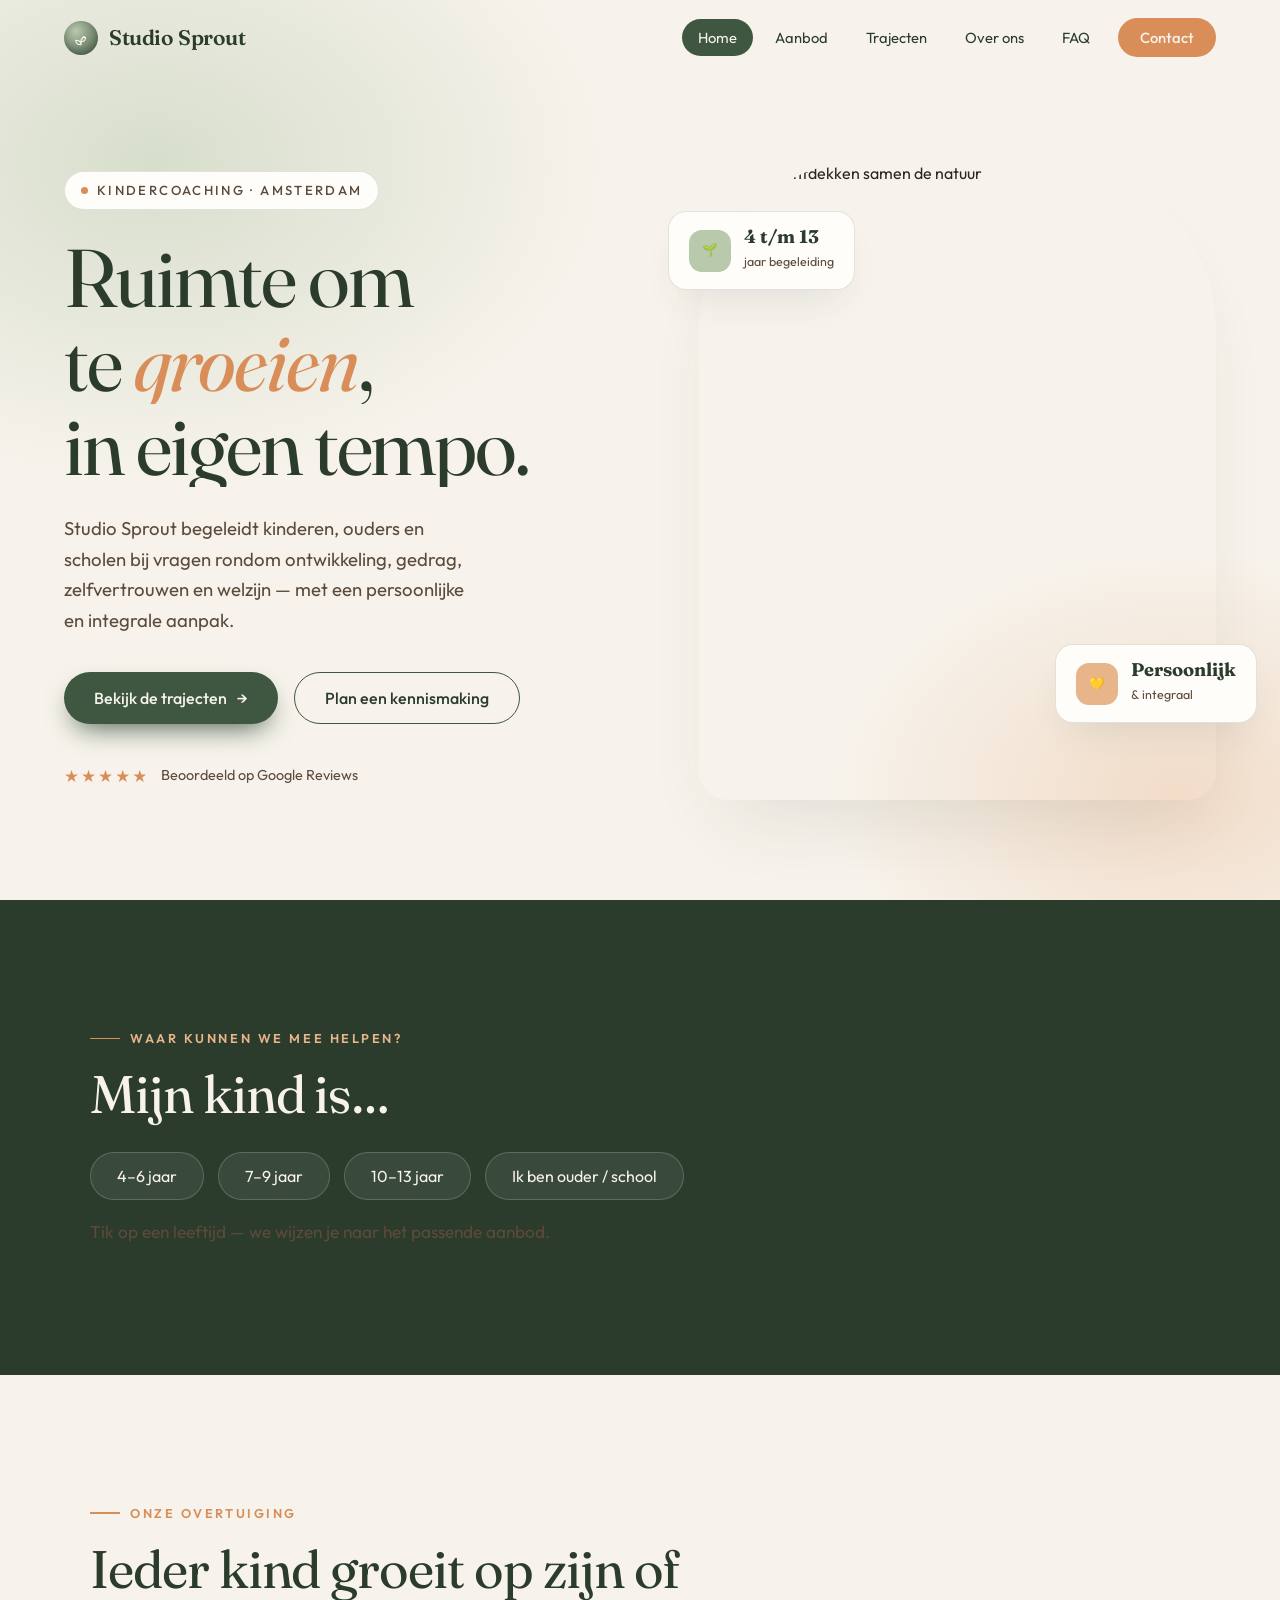
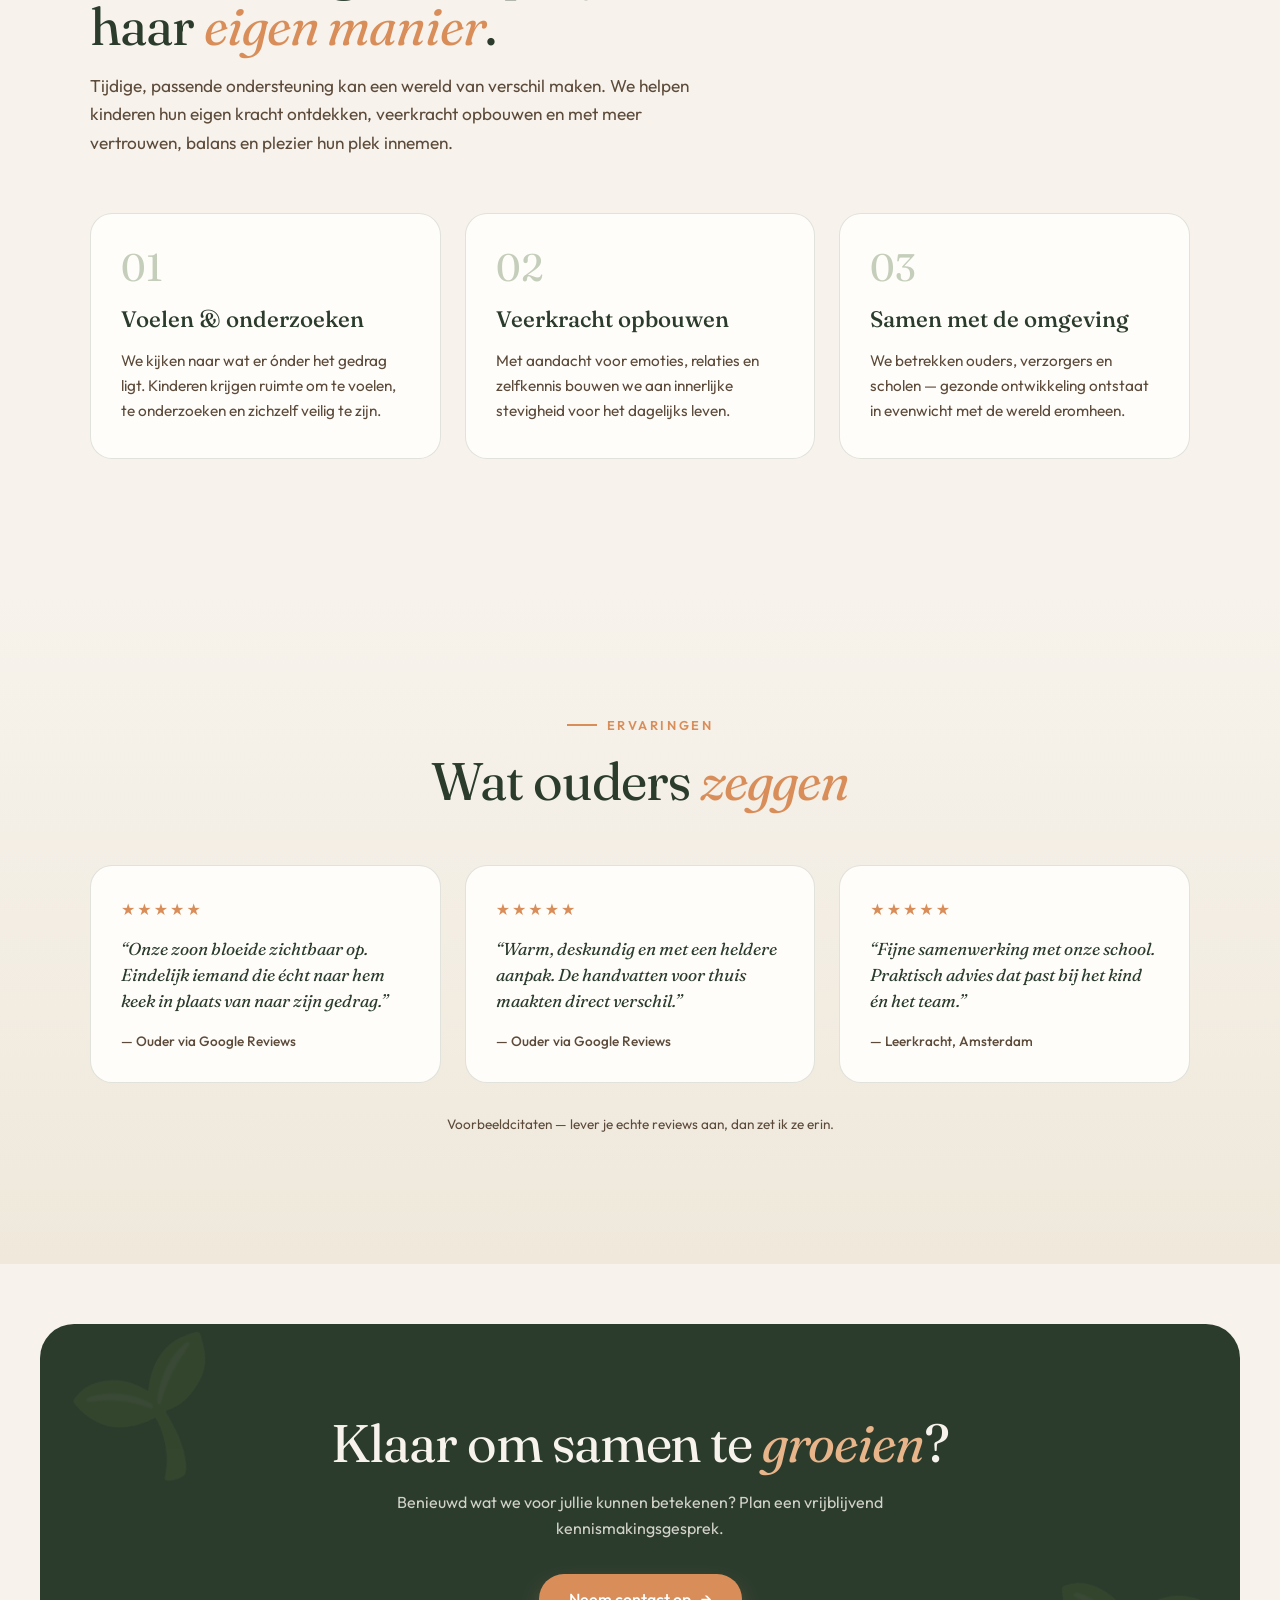
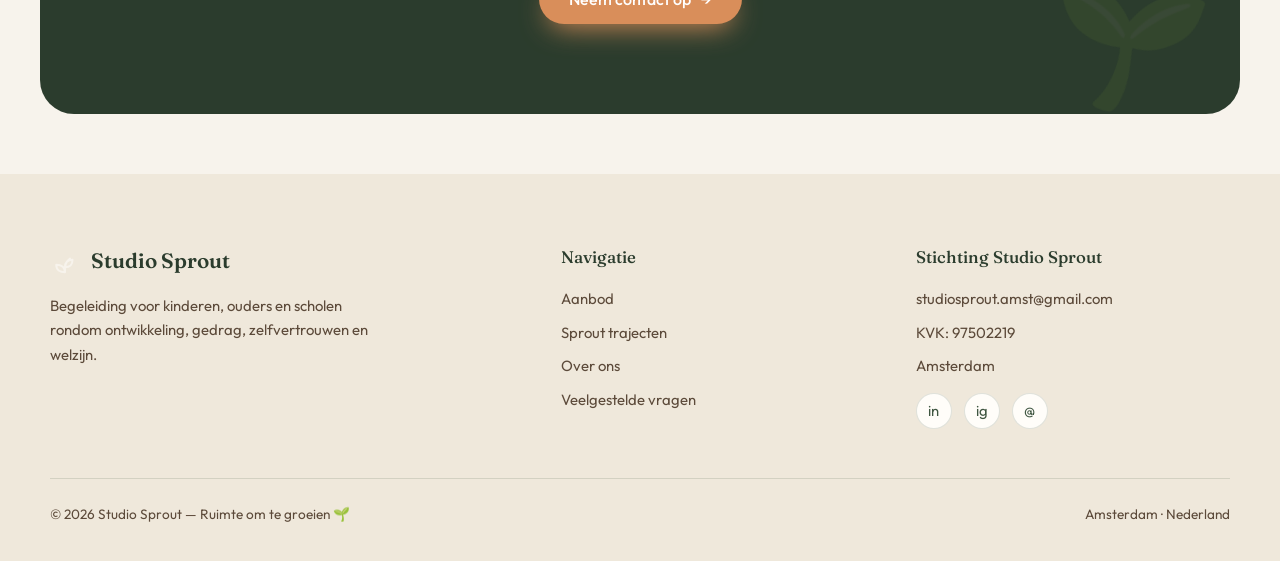
==== index.html @ a0be61f3 "Rename studiosprout-website (1).html to index.html" ====
<!DOCTYPE html>
<html lang="nl">
<head>
<meta charset="UTF-8">
<meta name="viewport" content="width=device-width, initial-scale=1.0">
<title>Studio Sprout — Ruimte om te groeien</title>
<meta name="description" content="Studio Sprout begeleidt kinderen, ouders en scholen bij vragen rondom ontwikkeling, gedrag, zelfvertrouwen en welzijn.">
<link rel="preconnect" href="https://fonts.googleapis.com">
<link rel="preconnect" href="https://fonts.gstatic.com" crossorigin>
<link href="https://fonts.googleapis.com/css2?family=Fraunces:ital,opsz,wght@0,9..144,300..700;1,9..144,300..600&family=Outfit:wght@300;400;500;600&display=swap" rel="stylesheet">
<style>
  :root{
    --cream:#f7f3ec; --cream-deep:#efe8db;
    --moss:#3f5641; --moss-deep:#2b3c2d;
    --sage:#8aa07d; --sage-soft:#b8c9ac;
    --clay:#d98e5a; --clay-soft:#e8b48a;
    --bark:#5c4a3a; --ink:#2a2620; --paper:#fffdf9;
    --line:rgba(63,86,65,.16); --shadow:rgba(43,60,45,.12);
    --display:"Fraunces",Georgia,serif; --body:"Outfit",system-ui,sans-serif;
    --r:22px;
  }
  *{margin:0;padding:0;box-sizing:border-box}
  html{scroll-behavior:smooth}
  body{font-family:var(--body);background:var(--cream);color:var(--ink);line-height:1.65;overflow-x:hidden;-webkit-font-smoothing:antialiased}
  ::selection{background:var(--clay);color:#fff}
  a{color:inherit;text-decoration:none}
  img{display:block;max-width:100%}

  body::before{content:"";position:fixed;inset:0;z-index:1;pointer-events:none;opacity:.32;
    background-image:url("data:image/svg+xml,%3Csvg xmlns='http://www.w3.org/2000/svg' width='120' height='120'%3E%3Cfilter id='n'%3E%3CfeTurbulence type='fractalNoise' baseFrequency='.9' numOctaves='2'/%3E%3C/filter%3E%3Crect width='100%25' height='100%25' filter='url(%23n)' opacity='.5'/%3E%3C/svg%3E")}

  /* scroll progress */
  .progress{position:fixed;top:0;left:0;height:3px;width:0;background:linear-gradient(90deg,var(--sage),var(--clay));z-index:60;transition:width .1s linear}

  /* ===== NAV ===== */
  header{position:fixed;top:0;left:0;right:0;z-index:50;display:flex;align-items:center;justify-content:space-between;
    padding:18px clamp(20px,5vw,64px);transition:background .4s,padding .4s,box-shadow .4s}
  header.scrolled{background:rgba(247,243,236,.88);backdrop-filter:blur(14px);padding:12px clamp(20px,5vw,64px);box-shadow:0 1px 0 var(--line)}
  .brand{display:flex;align-items:center;gap:11px;font-family:var(--display);font-weight:600;font-size:1.32rem;color:var(--moss-deep);letter-spacing:-.02em;cursor:pointer}
  .brand .seed{width:34px;height:34px;border-radius:50%;background:radial-gradient(circle at 35% 30%,var(--sage-soft),var(--moss));display:grid;place-items:center;flex:none;box-shadow:inset 0 -3px 6px rgba(0,0,0,.18)}
  .brand .seed svg{width:18px;height:18px}
  nav{display:flex;gap:6px;align-items:center}
  .tab-link{font-size:.92rem;font-weight:400;color:var(--moss-deep);position:relative;padding:9px 16px;border-radius:100px;cursor:pointer;transition:color .3s,background .3s;background:none;border:0;font-family:var(--body)}
  .tab-link:hover{background:rgba(138,160,125,.16)}
  .tab-link.active{color:var(--cream);background:var(--moss)}
  .nav-cta{background:var(--clay);color:var(--cream)!important;padding:10px 22px;border-radius:100px;font-weight:500;transition:transform .3s,background .3s;margin-left:6px}
  .nav-cta:hover{background:#c97a45;transform:translateY(-2px)}
  .burger{display:none;flex-direction:column;gap:5px;cursor:pointer;background:none;border:0;padding:8px}
  .burger span{width:26px;height:2px;background:var(--moss-deep);border-radius:2px;transition:.3s}

  /* ===== TAB PANELS ===== */
  main{position:relative;z-index:2}
  .panel{display:none;animation:panelIn .7s cubic-bezier(.2,.7,.2,1)}
  .panel.show{display:block}
  @keyframes panelIn{from{opacity:0;transform:translateY(22px)}to{opacity:1;transform:none}}

  .wrap{max-width:1180px;margin:0 auto;padding:0 clamp(20px,5vw,40px)}
  .sec-pad{padding:clamp(70px,10vw,130px) 0}
  .sec-head{max-width:640px;margin-bottom:56px}
  .sec-head.center{margin-inline:auto;text-align:center}
  .kicker{font-size:.8rem;letter-spacing:.2em;text-transform:uppercase;color:var(--clay);font-weight:600;margin-bottom:16px;display:flex;align-items:center;gap:10px}
  .kicker::before{content:"";width:30px;height:1.5px;background:var(--clay)}
  .center .kicker{justify-content:center}
  h1{font-family:var(--display);font-weight:400;font-size:clamp(2.9rem,6.4vw,5.2rem);line-height:1.02;letter-spacing:-.025em;color:var(--moss-deep);margin-bottom:26px}
  h1 em{font-style:italic;color:var(--clay)}
  h2{font-family:var(--display);font-weight:400;font-size:clamp(2.1rem,4.3vw,3.3rem);line-height:1.08;letter-spacing:-.02em;color:var(--moss-deep)}
  h2 em{font-style:italic;color:var(--clay)}
  .sec-head p{margin-top:18px;color:var(--bark);font-size:1.08rem}

  .reveal{opacity:0;transform:translateY(30px);transition:opacity .9s cubic-bezier(.2,.7,.2,1),transform .9s cubic-bezier(.2,.7,.2,1)}
  .reveal.in{opacity:1;transform:none}
  .d1{transition-delay:.08s}.d2{transition-delay:.16s}.d3{transition-delay:.24s}.d4{transition-delay:.32s}

  .btn{display:inline-flex;align-items:center;gap:10px;padding:15px 30px;border-radius:100px;font-weight:500;font-size:1rem;transition:transform .35s cubic-bezier(.2,.7,.2,1),box-shadow .35s,background .35s;cursor:pointer;border:0;font-family:var(--body)}
  .btn-primary{background:var(--moss);color:var(--cream);box-shadow:0 12px 28px -10px var(--moss)}
  .btn-primary:hover{transform:translateY(-3px);box-shadow:0 18px 36px -10px var(--moss)}
  .btn-ghost{background:transparent;color:var(--moss-deep);border:1.5px solid var(--moss)}
  .btn-ghost:hover{background:var(--moss);color:var(--cream);transform:translateY(-3px)}
  .btn-clay{background:var(--clay);color:#fff;box-shadow:0 12px 28px -10px var(--clay)}
  .btn-clay:hover{background:#c97a45;transform:translateY(-3px)}
  .btn .arrow{transition:transform .35s}
  .btn:hover .arrow{transform:translateX(4px)}

  /* ===== HERO (home) ===== */
  .hero{min-height:100vh;display:grid;grid-template-columns:1.05fr .95fr;align-items:center;gap:clamp(30px,5vw,80px);
    padding:140px clamp(20px,5vw,64px) 80px;
    background:radial-gradient(60% 60% at 12% 18%,rgba(184,201,172,.5),transparent 60%),radial-gradient(50% 50% at 92% 88%,rgba(232,180,138,.36),transparent 55%),var(--cream)}
  .eyebrow{display:inline-flex;align-items:center;gap:9px;font-size:.82rem;letter-spacing:.18em;text-transform:uppercase;color:var(--bark);font-weight:500;margin-bottom:26px;background:var(--paper);padding:8px 16px;border-radius:100px;border:1px solid var(--line)}
  .eyebrow .dot{width:7px;height:7px;border-radius:50%;background:var(--clay);animation:pulse 2.6s infinite}
  @keyframes pulse{0%,100%{transform:scale(1);opacity:1}50%{transform:scale(1.5);opacity:.5}}
  .hero h1 .ln{display:block;overflow:hidden}
  .hero h1 .ln span{display:block;transform:translateY(110%);animation:rise .9s cubic-bezier(.2,.7,.2,1) forwards}
  .hero h1 .ln:nth-child(2) span{animation-delay:.12s}
  .hero h1 .ln:nth-child(3) span{animation-delay:.24s}
  @keyframes rise{to{transform:translateY(0)}}
  .lead{font-size:1.16rem;color:var(--bark);max-width:34ch;margin-bottom:36px;opacity:0;animation:fade .8s ease .5s forwards}
  @keyframes fade{to{opacity:1}}
  .hero-actions{display:flex;gap:16px;flex-wrap:wrap;opacity:0;animation:fade .8s ease .65s forwards}
  .hero-rating{display:flex;align-items:center;gap:12px;margin-top:38px;opacity:0;animation:fade .8s ease .8s forwards}
  .stars{color:var(--clay);letter-spacing:2px;font-size:1.05rem}
  .hero-rating small{color:var(--bark);font-size:.9rem}
  .hero-visual{position:relative;height:min(78vh,640px)}
  .photo-frame{position:absolute;inset:0;border-radius:170px 170px 28px 28px;overflow:hidden;box-shadow:0 40px 80px -30px var(--shadow);opacity:0;animation:fade 1s ease .4s forwards}
  .photo-frame img{width:100%;height:100%;object-fit:cover;transition:transform .6s ease}
  .float-card{position:absolute;background:var(--paper);border-radius:18px;padding:16px 20px;box-shadow:0 20px 40px -16px var(--shadow);display:flex;align-items:center;gap:13px;border:1px solid var(--line);animation:floaty 5s ease-in-out infinite}
  .float-card .ic{width:42px;height:42px;border-radius:13px;display:grid;place-items:center;flex:none}
  .float-card strong{display:block;font-family:var(--display);font-size:1.15rem;color:var(--moss-deep);line-height:1}
  .float-card span{font-size:.78rem;color:var(--bark)}
  .fc1{top:8%;left:-6%;animation-delay:0s}
  .fc2{bottom:12%;right:-8%;animation-delay:1.4s}
  @keyframes floaty{0%,100%{transform:translateY(0)}50%{transform:translateY(-14px)}}

  /* leeftijdsfilter */
  .agefilter{background:var(--moss-deep);color:var(--cream)}
  .agefilter .kicker{color:var(--clay-soft)}.agefilter h2{color:var(--cream)}.agefilter h2 em{color:var(--clay-soft)}
  .age-row{display:flex;gap:14px;flex-wrap:wrap;margin-top:30px}
  .age-chip{background:rgba(255,255,255,.07);border:1px solid rgba(255,255,255,.18);color:var(--cream);padding:13px 26px;border-radius:100px;cursor:pointer;font-family:var(--body);font-size:1rem;transition:.3s}
  .age-chip:hover,.age-chip.on{background:var(--clay);border-color:var(--clay)}
  .age-out{margin-top:26px;font-size:1.05rem;color:rgba(247,243,236,.9);min-height:1.6em;transition:opacity .3s}

  /* approach pillars */
  .pillars{display:grid;grid-template-columns:repeat(3,1fr);gap:24px}
  .pillar{background:var(--paper);border:1px solid var(--line);border-radius:var(--r);padding:34px 30px;transition:transform .4s,box-shadow .4s}
  .pillar:hover{transform:translateY(-6px);box-shadow:0 26px 54px -28px var(--shadow)}
  .pillar .num{font-family:var(--display);font-size:2.4rem;color:var(--sage);opacity:.5;line-height:1}
  .pillar h3{font-family:var(--display);font-weight:500;font-size:1.4rem;margin:14px 0 10px;color:var(--moss-deep)}
  .pillar p{color:var(--bark);font-size:.96rem}

  /* reviews */
  .reviews{background:linear-gradient(180deg,var(--cream),var(--cream-deep))}
  .rev-grid{display:grid;grid-template-columns:repeat(3,1fr);gap:24px}
  .rev{background:var(--paper);border:1px solid var(--line);border-radius:var(--r);padding:30px;transition:transform .4s,box-shadow .4s}
  .rev:hover{transform:translateY(-6px);box-shadow:0 26px 54px -28px var(--shadow)}
  .rev .stars{font-size:1rem;margin-bottom:14px}
  .rev p{font-family:var(--display);font-style:italic;font-size:1.08rem;color:var(--moss-deep);line-height:1.5}
  .rev cite{display:block;font-style:normal;font-size:.85rem;color:var(--bark);margin-top:16px;font-weight:500}

  /* services */
  .services-grid{display:grid;grid-template-columns:repeat(2,1fr);gap:26px}
  .service{position:relative;border-radius:var(--r);overflow:hidden;background:var(--paper);border:1px solid var(--line);transition:transform .45s cubic-bezier(.2,.7,.2,1),box-shadow .45s;display:flex;flex-direction:column}
  .service:hover{transform:translateY(-8px);box-shadow:0 30px 60px -28px var(--shadow)}
  .service .img{height:220px;overflow:hidden;position:relative}
  .service .img img{width:100%;height:100%;object-fit:cover;transition:transform .9s cubic-bezier(.2,.7,.2,1)}
  .service:hover .img img{transform:scale(1.07)}
  .service .img::after{content:"";position:absolute;inset:0;background:linear-gradient(to top,rgba(43,60,45,.35),transparent 55%)}
  .service .tag{position:absolute;top:16px;left:16px;z-index:2;background:var(--paper);color:var(--moss-deep);padding:6px 14px;border-radius:100px;font-size:.78rem;font-weight:600}
  .service .body{padding:28px 30px 32px;flex:1;display:flex;flex-direction:column}
  .service h3{font-family:var(--display);font-weight:500;font-size:1.5rem;color:var(--moss-deep);margin-bottom:12px}
  .service p{color:var(--bark);font-size:.97rem;flex:1}
  .service ul{list-style:none;margin:16px 0 0;display:flex;flex-wrap:wrap;gap:8px}
  .service ul li{font-size:.8rem;background:var(--cream-deep);color:var(--bark);padding:5px 12px;border-radius:100px}

  /* pricing */
  .pricing{background:linear-gradient(180deg,var(--cream),var(--cream-deep))}
  .price-grid{display:grid;grid-template-columns:repeat(3,1fr);gap:24px;align-items:stretch}
  .plan{background:var(--paper);border:1px solid var(--line);border-radius:var(--r);padding:36px 30px 34px;display:flex;flex-direction:column;position:relative;transition:transform .4s,box-shadow .4s}
  .plan:hover{transform:translateY(-8px);box-shadow:0 30px 60px -28px var(--shadow)}
  .plan.feat{background:var(--moss);color:var(--cream);border-color:var(--moss);transform:scale(1.03)}
  .plan.feat:hover{transform:scale(1.03) translateY(-8px)}
  .plan.feat .price,.plan.feat h3{color:var(--cream)}
  .plan.feat li{color:rgba(247,243,236,.9)}.plan.feat li svg{color:var(--clay-soft)}
  .badge{position:absolute;top:-13px;left:50%;transform:translateX(-50%);background:var(--clay);color:#fff;font-size:.74rem;font-weight:600;letter-spacing:.06em;text-transform:uppercase;padding:6px 16px;border-radius:100px}
  .plan h3{font-family:var(--display);font-weight:500;font-size:1.6rem;color:var(--moss-deep);margin-bottom:6px}
  .price{font-family:var(--display);font-size:2.6rem;color:var(--moss-deep);line-height:1;margin-bottom:4px}
  .plan ul{list-style:none;margin:24px 0 28px;display:flex;flex-direction:column;gap:12px;flex:1}
  .plan li{display:flex;gap:11px;font-size:.95rem;color:var(--bark);align-items:flex-start}
  .plan li svg{width:18px;height:18px;flex:none;margin-top:3px;color:var(--sage)}
  .plan .btn{width:100%;justify-content:center}
  .plan.feat .btn-clay:hover{background:var(--clay-soft)}
  .econsult{margin-top:30px;background:var(--paper);border:1px dashed var(--sage);border-radius:var(--r);padding:30px 36px;display:flex;align-items:center;gap:30px;flex-wrap:wrap;justify-content:space-between}
  .econsult h3{font-family:var(--display);font-weight:500;font-size:1.35rem;color:var(--moss-deep)}
  .econsult p{color:var(--bark);font-size:.95rem;max-width:48ch;margin-top:6px}
  .epr{font-family:var(--display);font-size:1.9rem;color:var(--clay);white-space:nowrap}

  /* team */
  .team-grid{display:grid;grid-template-columns:repeat(2,1fr);gap:30px}
  .member{background:var(--paper);border:1px solid var(--line);border-radius:var(--r);overflow:hidden;display:grid;grid-template-columns:170px 1fr;transition:transform .4s,box-shadow .4s}
  .member:hover{transform:translateY(-6px);box-shadow:0 26px 54px -28px var(--shadow)}
  .member .pic{background:linear-gradient(160deg,var(--sage-soft),var(--moss));position:relative;min-height:260px}
  .member .pic::after{content:"🌱";position:absolute;inset:0;display:grid;place-items:center;font-size:2.6rem;opacity:.5}
  .member .info{padding:30px}
  .member h3{font-family:var(--display);font-weight:500;font-size:1.45rem;color:var(--moss-deep)}
  .member .role{font-size:.84rem;color:var(--clay);font-weight:600;letter-spacing:.04em;margin:4px 0 14px;text-transform:uppercase}
  .member p{font-size:.93rem;color:var(--bark);margin-bottom:12px}
  .member .li{margin-top:6px;display:inline-flex;align-items:center;gap:8px;font-size:.85rem;color:var(--moss);font-weight:500;cursor:pointer}
  .quote{grid-column:1/-1;text-align:center;font-family:var(--display);font-style:italic;font-size:clamp(1.4rem,3vw,2.1rem);color:var(--moss-deep);line-height:1.3;max-width:26ch;margin:30px auto 0}
  .quote span{color:var(--clay)}
  .quote cite{display:block;font-style:normal;font-family:var(--body);font-size:.9rem;color:var(--bark);margin-top:16px}

  /* partners */
  .partners{text-align:center}
  .partners p.lbl{font-size:.82rem;letter-spacing:.16em;text-transform:uppercase;color:var(--bark);margin-bottom:26px}
  .logos{display:flex;flex-wrap:wrap;justify-content:center;gap:18px}
  .logos .lg{background:var(--paper);border:1px solid var(--line);border-radius:14px;padding:14px 24px;font-weight:600;color:var(--moss);font-size:.92rem;transition:transform .3s,background .3s}
  .logos .lg:hover{transform:translateY(-4px);background:var(--cream-deep)}

  /* faq */
  .faq-wrap{display:grid;grid-template-columns:1fr 1fr;gap:60px;align-items:start}
  .faq-item{border-bottom:1px solid var(--line)}
  .faq-q{width:100%;text-align:left;background:none;border:0;cursor:pointer;padding:22px 0;display:flex;justify-content:space-between;gap:20px;align-items:center;font-family:var(--display);font-size:1.18rem;color:var(--moss-deep);font-weight:500}
  .faq-q .pm{flex:none;width:26px;height:26px;border-radius:50%;border:1.5px solid var(--sage);position:relative;transition:.3s}
  .faq-q .pm::before,.faq-q .pm::after{content:"";position:absolute;background:var(--moss);left:50%;top:50%;transition:.3s}
  .faq-q .pm::before{width:11px;height:1.6px;transform:translate(-50%,-50%)}
  .faq-q .pm::after{width:1.6px;height:11px;transform:translate(-50%,-50%)}
  .faq-item.open .pm{background:var(--moss);border-color:var(--moss)}
  .faq-item.open .pm::before,.faq-item.open .pm::after{background:#fff}
  .faq-item.open .pm::after{transform:translate(-50%,-50%) scaleY(0)}
  .faq-a{max-height:0;overflow:hidden;transition:max-height .45s ease}
  .faq-a p{padding:0 0 22px;color:var(--bark);font-size:.97rem}

  /* contact form */
  .contact-grid{display:grid;grid-template-columns:1fr 1.1fr;gap:50px;align-items:start}
  .contact-info .ci-item{display:flex;gap:16px;margin-bottom:24px;align-items:flex-start}
  .contact-info .ci-ic{width:46px;height:46px;border-radius:14px;background:var(--moss);color:var(--cream);display:grid;place-items:center;flex:none;font-size:1.1rem}
  .contact-info h4{font-family:var(--display);font-weight:500;color:var(--moss-deep);font-size:1.1rem}
  .contact-info p,.contact-info a{color:var(--bark);font-size:.95rem}
  .contact-info a:hover{color:var(--clay)}
  .form{background:var(--paper);border:1px solid var(--line);border-radius:var(--r);padding:36px;box-shadow:0 26px 54px -34px var(--shadow)}
  .field{margin-bottom:18px}
  .field label{display:block;font-size:.85rem;font-weight:500;color:var(--moss-deep);margin-bottom:7px}
  .field input,.field select,.field textarea{width:100%;padding:13px 16px;border:1.5px solid var(--line);border-radius:13px;background:var(--cream);font-family:var(--body);font-size:.95rem;color:var(--ink);transition:border .3s,box-shadow .3s}
  .field input:focus,.field select:focus,.field textarea:focus{outline:0;border-color:var(--sage);box-shadow:0 0 0 4px rgba(138,160,125,.18)}
  .field textarea{resize:vertical;min-height:110px}
  .form .btn{width:100%;justify-content:center;margin-top:6px}
  .form-msg{display:none;margin-top:16px;padding:14px 18px;border-radius:13px;background:var(--sage-soft);color:var(--moss-deep);font-size:.92rem;text-align:center}
  .form-msg.show{display:block;animation:fade .5s ease}

  /* cta band */
  .cta-band{background:var(--moss-deep);color:var(--cream);border-radius:34px;margin:0 clamp(20px,5vw,40px) 60px;padding:clamp(50px,8vw,90px) clamp(30px,6vw,80px);text-align:center;position:relative;overflow:hidden}
  .cta-band::before,.cta-band::after{content:"🌱";position:absolute;font-size:8rem;opacity:.08}
  .cta-band::before{top:-20px;left:30px;transform:rotate(-15deg)}
  .cta-band::after{bottom:-30px;right:40px;transform:rotate(20deg)}
  .cta-band h2{color:var(--cream);position:relative}.cta-band h2 em{color:var(--clay-soft)}
  .cta-band p{color:rgba(247,243,236,.82);max-width:48ch;margin:18px auto 32px;position:relative}
  .cta-band .btn{position:relative}

  /* footer */
  footer{background:var(--cream-deep);padding:70px clamp(20px,5vw,40px) 36px}
  .foot-grid{max-width:1180px;margin:0 auto;display:grid;grid-template-columns:1.5fr 1fr 1fr;gap:40px;padding-bottom:40px;border-bottom:1px solid var(--line)}
  .foot-brand{display:flex;align-items:center;gap:11px;font-family:var(--display);font-weight:600;font-size:1.3rem;color:var(--moss-deep);margin-bottom:16px}
  .foot-col h4{font-family:var(--display);font-weight:500;color:var(--moss-deep);margin-bottom:16px;font-size:1.05rem}
  .foot-col a,.foot-col p{display:block;color:var(--bark);font-size:.93rem;margin-bottom:9px;transition:color .25s;cursor:pointer}
  .foot-col a:hover{color:var(--clay)}
  .foot-bottom{max-width:1180px;margin:24px auto 0;display:flex;justify-content:space-between;flex-wrap:wrap;gap:14px;color:var(--bark);font-size:.85rem}
  .socials{display:flex;gap:12px}
  .socials a{width:36px;height:36px;border-radius:50%;background:var(--paper);border:1px solid var(--line);display:grid;place-items:center;color:var(--moss);transition:.3s}
  .socials a:hover{background:var(--moss);color:var(--cream);transform:translateY(-3px)}

  @media(max-width:920px){
    .hero{grid-template-columns:1fr;padding-top:120px}
    .hero-visual{height:54vh;margin-top:10px;order:-1}.fc1{left:0}.fc2{right:0}
    .pillars,.services-grid,.price-grid,.team-grid,.faq-wrap,.rev-grid,.contact-grid{grid-template-columns:1fr}
    .plan.feat{transform:none}.plan.feat:hover{transform:translateY(-8px)}
    .foot-grid{grid-template-columns:1fr 1fr}
    nav{display:none}.burger{display:flex}
    nav.mob-open{display:flex;position:absolute;top:100%;left:0;right:0;flex-direction:column;align-items:stretch;background:var(--cream);padding:18px;gap:6px;box-shadow:0 20px 40px -20px var(--shadow)}
    nav.mob-open .tab-link{text-align:left}
  }
  @media(max-width:540px){
    .member{grid-template-columns:1fr}.member .pic{min-height:180px}
    .foot-grid{grid-template-columns:1fr}.econsult{flex-direction:column;align-items:flex-start;gap:16px}
  }
</style>
</head>
<body>
<div class="progress" id="progress"></div>

<header id="hdr">
  <div class="brand" data-tab="home">
    <span class="seed"><svg viewBox="0 0 24 24" fill="none"><path d="M12 21c0-5 0-8 4-11M12 21c0-4-3-6-7-6 0 4 3 6 7 6Zm0-4c0-4 2-6 6-6 0 4-2 6-6 6Z" stroke="#f7f3ec" stroke-width="1.6" stroke-linecap="round" stroke-linejoin="round"/></svg></span>
    Studio Sprout
  </div>
  <nav id="nav">
    <button class="tab-link active" data-tab="home">Home</button>
    <button class="tab-link" data-tab="aanbod">Aanbod</button>
    <button class="tab-link" data-tab="trajecten">Trajecten</button>
    <button class="tab-link" data-tab="over">Over ons</button>
    <button class="tab-link" data-tab="faq">FAQ</button>
    <button class="tab-link nav-cta" data-tab="contact">Contact</button>
  </nav>
  <button class="burger" id="burger" aria-label="Menu"><span></span><span></span><span></span></button>
</header>

<main>

<!-- ============ HOME ============ -->
<section class="panel show" id="panel-home">
  <div class="hero">
    <div class="hero-copy">
      <span class="eyebrow"><span class="dot"></span> Kindercoaching · Amsterdam</span>
      <h1>
        <span class="ln"><span>Ruimte om</span></span>
        <span class="ln"><span>te <em>groeien</em>,</span></span>
        <span class="ln"><span>in eigen tempo.</span></span>
      </h1>
      <p class="lead">Studio Sprout begeleidt kinderen, ouders en scholen bij vragen rondom ontwikkeling, gedrag, zelfvertrouwen en welzijn — met een persoonlijke en integrale aanpak.</p>
      <div class="hero-actions">
        <button class="btn btn-primary" data-tab="trajecten">Bekijk de trajecten <span class="arrow">→</span></button>
        <button class="btn btn-ghost" data-tab="contact">Plan een kennismaking</button>
      </div>
      <div class="hero-rating"><span class="stars">★★★★★</span><small>Beoordeeld op Google Reviews</small></div>
    </div>
    <div class="hero-visual">
      <div class="photo-frame"><img id="heroImg" src="https://i0.wp.com/studiosprout.nl/wp-content/uploads/2025/09/full-shot-kids-exploring-nature-together-1.jpg?resize=900&ssl=1" alt="Kinderen ontdekken samen de natuur"></div>
      <div class="float-card fc1"><span class="ic" style="background:var(--sage-soft)">🌱</span><div><strong>4 t/m 13</strong><span>jaar begeleiding</span></div></div>
      <div class="float-card fc2"><span class="ic" style="background:var(--clay-soft)">💛</span><div><strong>Persoonlijk</strong><span>& integraal</span></div></div>
    </div>
  </div>

  <!-- leeftijdsfilter -->
  <div class="agefilter sec-pad">
    <div class="wrap">
      <div class="sec-head reveal" style="margin-bottom:0">
        <span class="kicker">Waar kunnen we mee helpen?</span>
        <h2>Mijn kind is…</h2>
        <div class="age-row">
          <button class="age-chip" data-age="0">4–6 jaar</button>
          <button class="age-chip" data-age="1">7–9 jaar</button>
          <button class="age-chip" data-age="2">10–13 jaar</button>
          <button class="age-chip" data-age="3">Ik ben ouder / school</button>
        </div>
        <p class="age-out" id="ageOut">Tik op een leeftijd — we wijzen je naar het passende aanbod.</p>
      </div>
    </div>
  </div>

  <!-- overtuiging -->
  <div class="sec-pad">
    <div class="wrap">
      <div class="sec-head reveal">
        <span class="kicker">Onze overtuiging</span>
        <h2>Ieder kind groeit op zijn of haar <em>eigen manier</em>.</h2>
        <p>Tijdige, passende ondersteuning kan een wereld van verschil maken. We helpen kinderen hun eigen kracht ontdekken, veerkracht opbouwen en met meer vertrouwen, balans en plezier hun plek innemen.</p>
      </div>
      <div class="pillars">
        <div class="pillar reveal d1"><div class="num">01</div><h3>Voelen & onderzoeken</h3><p>We kijken naar wat er ónder het gedrag ligt. Kinderen krijgen ruimte om te voelen, te onderzoeken en zichzelf veilig te zijn.</p></div>
        <div class="pillar reveal d2"><div class="num">02</div><h3>Veerkracht opbouwen</h3><p>Met aandacht voor emoties, relaties en zelfkennis bouwen we aan innerlijke stevigheid voor het dagelijks leven.</p></div>
        <div class="pillar reveal d3"><div class="num">03</div><h3>Samen met de omgeving</h3><p>We betrekken ouders, verzorgers en scholen — gezonde ontwikkeling ontstaat in evenwicht met de wereld eromheen.</p></div>
      </div>
    </div>
  </div>

  <!-- reviews -->
  <div class="reviews sec-pad">
    <div class="wrap">
      <div class="sec-head center reveal"><span class="kicker">Ervaringen</span><h2>Wat ouders <em>zeggen</em></h2></div>
      <div class="rev-grid">
        <div class="rev reveal d1"><div class="stars">★★★★★</div><p>“Onze zoon bloeide zichtbaar op. Eindelijk iemand die écht naar hem keek in plaats van naar zijn gedrag.”</p><cite>— Ouder via Google Reviews</cite></div>
        <div class="rev reveal d2"><div class="stars">★★★★★</div><p>“Warm, deskundig en met een heldere aanpak. De handvatten voor thuis maakten direct verschil.”</p><cite>— Ouder via Google Reviews</cite></div>
        <div class="rev reveal d3"><div class="stars">★★★★★</div><p>“Fijne samenwerking met onze school. Praktisch advies dat past bij het kind én het team.”</p><cite>— Leerkracht, Amsterdam</cite></div>
      </div>
      <p style="text-align:center;margin-top:30px;color:var(--bark);font-size:.85rem">Voorbeeldcitaten — lever je echte reviews aan, dan zet ik ze erin.</p>
    </div>
  </div>

  <div class="cta-band reveal" style="margin-top:60px">
    <h2>Klaar om samen te <em>groeien</em>?</h2>
    <p>Benieuwd wat we voor jullie kunnen betekenen? Plan een vrijblijvend kennismakingsgesprek.</p>
    <button class="btn btn-clay" data-tab="contact">Neem contact op <span class="arrow">→</span></button>
  </div>
</section>

<!-- ============ AANBOD ============ -->
<section class="panel" id="panel-aanbod">
  <div class="sec-pad" style="padding-top:140px">
    <div class="wrap">
      <div class="sec-head reveal">
        <span class="kicker">Ons aanbod</span>
        <h2>Verschillende vormen van <em>ondersteuning</em></h2>
        <p>Voor kinderen van 4 t/m 13 jaar — afgestemd op de belevingswereld van het kind en de vragen van de omgeving.</p>
      </div>
      <div class="services-grid">
        <article class="service reveal d1" id="svc-coaching">
          <div class="img"><span class="tag">Coaching & SEO</span><img src="https://i0.wp.com/studiosprout.nl/wp-content/uploads/2025/09/children-participating-treasure-hunt-outside_23-2149095782-2.jpeg?resize=740&ssl=1" alt="Coaching"></div>
          <div class="body"><h3>Coaching & SEO</h3><p>Professionele coaching voor de sociaal-emotionele ontwikkeling van kinderen van 4 t/m 13. We leren kinderen sterker te staan via praktische handvatten en begeleiding op maat.</p>
            <ul><li>Oplossingsgericht</li><li>Methode Korczak</li><li>GROW-model</li><li>Empathietraining</li></ul></div>
        </article>
        <article class="service reveal d2" id="svc-balans">
          <div class="img"><span class="tag">Balans & Bewegen</span><img src="https://i0.wp.com/studiosprout.nl/wp-content/uploads/2025/09/pexels-yankrukov-8613312.jpg?resize=740&ssl=1" alt="Balans en bewegen"></div>
          <div class="body"><h3>Balans & Bewegen</h3><p>Speelse, inspirerende lessen met invloeden uit de methode van Helen Purperhart. Een plek waar kinderen ontspannen groeien in lichaam én geest en hun unieke ‘superkracht’ ontdekken.</p>
            <ul><li>Speels</li><li>Lichaam & geest</li><li>Ontspanning</li></ul></div>
        </article>
        <article class="service reveal d1" id="svc-groei">
          <div class="img"><span class="tag">Groei & Ontdekken</span><img src="https://i0.wp.com/studiosprout.nl/wp-content/uploads/2025/09/full-shot-kids-exploring-nature-together-1.jpg?resize=740&ssl=1" alt="Groeien en ontdekken"></div>
          <div class="body"><h3>Groeien & Ontdekken</h3><p>Workshops die kindercoaching en kinderyoga combineren met leerzame werkvormen rond thema’s als zelfvertrouwen, emoties, vriendschap, veerkracht en mindfulness.</p>
            <ul><li>Zelfvertrouwen</li><li>Emoties</li><li>Vriendschap</li><li>Mindfulness</li></ul></div>
        </article>
        <article class="service reveal d2" id="svc-advies">
          <div class="img"><span class="tag">Advies</span><img src="https://i0.wp.com/studiosprout.nl/wp-content/uploads/2026/02/schermc2adafbeelding-2026-02-10-om-16.37.21-1.png?resize=740&ssl=1" alt="Advies"></div>
          <div class="body"><h3>Advies voor ouders & scholen</h3><p>Persoonlijk advies en praktische begeleiding voor ouders, verzorgers, leerkrachten en andere betrokkenen — afgestemd op de situatie van het kind en de omgeving.</p>
            <ul><li>Ouders</li><li>Verzorgers</li><li>Scholen</li><li>Op maat</li></ul></div>
        </article>
      </div>
      <div style="text-align:center;margin-top:50px" class="reveal">
        <button class="btn btn-primary" data-tab="trajecten">Bekijk de Sprout trajecten <span class="arrow">→</span></button>
      </div>
    </div>
  </div>
</section>

<!-- ============ TRAJECTEN ============ -->
<section class="panel" id="panel-trajecten">
  <div class="pricing sec-pad" style="padding-top:140px">
    <div class="wrap">
      <div class="sec-head center reveal">
        <span class="kicker">Sprout trajecten</span>
        <h2>Een traject dat past bij <em>jullie vraag</em></h2>
        <p>Elk traject begint met een vrijblijvend kennismakingsgesprek.</p>
      </div>
      <div class="price-grid">
        <div class="plan reveal d1">
          <h3>Sprout Start</h3><div class="price">€450</div>
          <ul>
            <li><svg viewBox="0 0 24 24" fill="none"><path d="M5 13l4 4L19 7" stroke="currentColor" stroke-width="2.2" stroke-linecap="round" stroke-linejoin="round"/></svg>Vrijblijvend kennismakingsgesprek</li>
            <li><svg viewBox="0 0 24 24" fill="none"><path d="M5 13l4 4L19 7" stroke="currentColor" stroke-width="2.2" stroke-linecap="round" stroke-linejoin="round"/></svg>Intake met ouder(s)</li>
            <li><svg viewBox="0 0 24 24" fill="none"><path d="M5 13l4 4L19 7" stroke="currentColor" stroke-width="2.2" stroke-linecap="round" stroke-linejoin="round"/></svg>3 individuele sessies met uw kind</li>
            <li><svg viewBox="0 0 24 24" fill="none"><path d="M5 13l4 4L19 7" stroke="currentColor" stroke-width="2.2" stroke-linecap="round" stroke-linejoin="round"/></svg>Kort consult met ouders</li>
            <li><svg viewBox="0 0 24 24" fill="none"><path d="M5 13l4 4L19 7" stroke="currentColor" stroke-width="2.2" stroke-linecap="round" stroke-linejoin="round"/></svg>Praktische oefening voor thuis</li>
            <li><svg viewBox="0 0 24 24" fill="none"><path d="M5 13l4 4L19 7" stroke="currentColor" stroke-width="2.2" stroke-linecap="round" stroke-linejoin="round"/></svg>Focus op één duidelijke hulpvraag</li>
          </ul>
          <button class="btn btn-ghost" data-tab="contact" data-traject="Sprout Start">Meer informatie</button>
        </div>
        <div class="plan feat reveal d2">
          <span class="badge">Meest gekozen</span>
          <h3>Sprout Standard</h3><div class="price">€900</div>
          <ul>
            <li><svg viewBox="0 0 24 24" fill="none"><path d="M5 13l4 4L19 7" stroke="currentColor" stroke-width="2.2" stroke-linecap="round" stroke-linejoin="round"/></svg>Vrijblijvend kennismakingsgesprek</li>
            <li><svg viewBox="0 0 24 24" fill="none"><path d="M5 13l4 4L19 7" stroke="currentColor" stroke-width="2.2" stroke-linecap="round" stroke-linejoin="round"/></svg>Uitgebreide intake met ouder(s)</li>
            <li><svg viewBox="0 0 24 24" fill="none"><path d="M5 13l4 4L19 7" stroke="currentColor" stroke-width="2.2" stroke-linecap="round" stroke-linejoin="round"/></svg>6 individuele sessies met uw kind</li>
            <li><svg viewBox="0 0 24 24" fill="none"><path d="M5 13l4 4L19 7" stroke="currentColor" stroke-width="2.2" stroke-linecap="round" stroke-linejoin="round"/></svg>Uitgebreid consult met ouders</li>
            <li><svg viewBox="0 0 24 24" fill="none"><path d="M5 13l4 4L19 7" stroke="currentColor" stroke-width="2.2" stroke-linecap="round" stroke-linejoin="round"/></svg>Creatieve, speelse oefeningen</li>
            <li><svg viewBox="0 0 24 24" fill="none"><path d="M5 13l4 4L19 7" stroke="currentColor" stroke-width="2.2" stroke-linecap="round" stroke-linejoin="round"/></svg>Persoonlijk plan voor thuis</li>
          </ul>
          <button class="btn btn-clay" data-tab="contact" data-traject="Sprout Standard">Meer informatie</button>
        </div>
        <div class="plan reveal d3">
          <h3>Sprout Intensive</h3><div class="price">€1550</div>
          <ul>
            <li><svg viewBox="0 0 24 24" fill="none"><path d="M5 13l4 4L19 7" stroke="currentColor" stroke-width="2.2" stroke-linecap="round" stroke-linejoin="round"/></svg>Uitgebreide intake met ouder(s)</li>
            <li><svg viewBox="0 0 24 24" fill="none"><path d="M5 13l4 4L19 7" stroke="currentColor" stroke-width="2.2" stroke-linecap="round" stroke-linejoin="round"/></svg>10 individuele sessies met uw kind</li>
            <li><svg viewBox="0 0 24 24" fill="none"><path d="M5 13l4 4L19 7" stroke="currentColor" stroke-width="2.2" stroke-linecap="round" stroke-linejoin="round"/></svg>2 consults met ouders tussendoor</li>
            <li><svg viewBox="0 0 24 24" fill="none"><path d="M5 13l4 4L19 7" stroke="currentColor" stroke-width="2.2" stroke-linecap="round" stroke-linejoin="round"/></svg>Eindgesprek met helder advies</li>
            <li><svg viewBox="0 0 24 24" fill="none"><path d="M5 13l4 4L19 7" stroke="currentColor" stroke-width="2.2" stroke-linecap="round" stroke-linejoin="round"/></svg>Persoonlijk groeiplan + materiaal</li>
            <li><svg viewBox="0 0 24 24" fill="none"><path d="M5 13l4 4L19 7" stroke="currentColor" stroke-width="2.2" stroke-linecap="round" stroke-linejoin="round"/></svg>Korte check-ins tussen sessies</li>
          </ul>
          <button class="btn btn-ghost" data-tab="contact" data-traject="Sprout Intensive">Meer informatie</button>
        </div>
      </div>
      <div class="econsult reveal">
        <div><h3>Kort e-consult voor ouders</h3><p>Een online consult van 30 minuten. Stuur je gerichte vraag vooraf, wij bereiden ons voor en je ontvangt praktische handvatten voor thuis.</p></div>
        <div style="display:flex;align-items:center;gap:24px;flex-wrap:wrap">
          <span class="epr">€40<small style="font-size:.9rem;color:var(--bark)"> / 30 min</small></span>
          <button class="btn btn-clay" data-tab="contact" data-traject="Kort e-consult">Plan een consult</button>
        </div>
      </div>
    </div>
  </div>
</section>

<!-- ============ OVER ONS ============ -->
<section class="panel" id="panel-over">
  <div class="sec-pad" style="padding-top:140px">
    <div class="wrap">
      <div class="sec-head center reveal"><span class="kicker">Over ons</span><h2>De mensen achter <em>Studio Sprout</em></h2></div>
      <div class="team-grid">
        <article class="member reveal d1">
          <div class="pic"></div>
          <div class="info"><h3>Renée van Hagen</h3><div class="role">Medeoprichter · psycholoog i.o.</div>
            <p>Beeldend kunstenaar (KABK), psycholoog in opleiding (Open Universiteit) en kindercoach. Met jarenlange ervaring als projectcoördinator in het Amsterdamse basisonderwijs begeleidt Renée kinderen op een open, compassievolle en methodische manier.</p>
            <p>Aandacht voor emoties, veerkracht en relaties staat centraal — met ruimte voor creativiteit en reflectie. Aanvullend gevolgd: Traumasensitief Hulpverlenen (RINO).</p>
            <span class="li">🔗 LinkedIn</span></div>
        </article>
        <article class="member reveal d2">
          <div class="pic"></div>
          <div class="info"><h3>Davita Wopereis</h3><div class="role">Medeoprichter · orthopedagoog i.o.</div>
            <p>Bachelor Social Work en orthopedagoog in opleiding, met ervaring als coördinator en leerkracht in het basisonderwijs. Davita kijkt verder dan gedrag en werkt cultuursensitief.</p>
            <p>Haar aanpak is empathisch en warm, maar ook duidelijk en doelgericht. Tijdens Balans & Bewegen nodigt ze kinderen uit om te bewegen, ontspannen en zichzelf te zijn.</p>
            <span class="li">🔗 LinkedIn</span></div>
        </article>
        <p class="quote reveal">“It is easier to build strong children than <span>repair broken adults</span>.”<cite>— Frederick Douglass</cite></p>
      </div>
    </div>
  </div>
  <div class="partners sec-pad" style="padding-top:0">
    <div class="wrap reveal">
      <p class="lbl">Opgeleid door en in samenwerking met</p>
      <div class="logos">
        <span class="lg">RINO Groep</span><span class="lg">Open Universiteit</span>
        <span class="lg">Academie voor Psychotherapie</span><span class="lg">KABK</span>
        <span class="lg">Keurmerk Kindercoach</span><span class="lg">Joop Westerweel Basisschool</span>
      </div>
    </div>
  </div>
</section>

<!-- ============ FAQ ============ -->
<section class="panel" id="panel-faq">
  <div class="sec-pad" style="padding-top:140px">
    <div class="wrap">
      <div class="faq-wrap">
        <div class="sec-head reveal" style="margin-bottom:0">
          <span class="kicker">Veelgestelde vragen</span>
          <h2>Goed om te <em>weten</em></h2>
          <p>Heb je een andere vraag? Neem gerust contact met ons op — we denken graag met je mee.</p>
          <button class="btn btn-primary" data-tab="contact" style="margin-top:24px">Stel je vraag <span class="arrow">→</span></button>
        </div>
        <div class="reveal d1">
          <div class="faq-item"><button class="faq-q">Voor welke leeftijd is Studio Sprout?<span class="pm"></span></button><div class="faq-a"><p>We begeleiden kinderen van 4 tot en met 13 jaar. Voor ouders, verzorgers en scholen bieden we daarnaast advies en korte e-consults.</p></div></div>
          <div class="faq-item"><button class="faq-q">Hoe verloopt een traject?<span class="pm"></span></button><div class="faq-a"><p>Elk traject start met een vrijblijvend kennismakingsgesprek en een intake met de ouder(s). Daarna volgen individuele sessies met uw kind, consults met ouders en praktische handvatten voor thuis.</p></div></div>
          <div class="faq-item"><button class="faq-q">Welke methodes gebruiken jullie?<span class="pm"></span></button><div class="faq-a"><p>Onze aanpak is oplossingsgericht en geïnspireerd op de methode van Korczak, het GROW-model, empathietraining en — bij Balans & Bewegen — de methode van Helen Purperhart.</p></div></div>
          <div class="faq-item"><button class="faq-q">Werken jullie ook samen met scholen?<span class="pm"></span></button><div class="faq-a"><p>Zeker. We ondersteunen leerkrachten en scholen met persoonlijk advies en praktische begeleiding, afgestemd op het kind en zijn omgeving.</p></div></div>
          <div class="faq-item"><button class="faq-q">Waar zijn jullie gevestigd?<span class="pm"></span></button><div class="faq-a"><p>Studio Sprout is gevestigd in Amsterdam. Neem contact met ons op voor de mogelijkheden bij jou in de buurt.</p></div></div>
        </div>
      </div>
    </div>
  </div>
</section>

<!-- ============ CONTACT ============ -->
<section class="panel" id="panel-contact">
  <div class="sec-pad" style="padding-top:140px">
    <div class="wrap">
      <div class="sec-head center reveal"><span class="kicker">Contact</span><h2>Laten we <em>kennismaken</em></h2><p>Vul het formulier in of mail ons direct. We nemen zo snel mogelijk contact op.</p></div>
      <div class="contact-grid">
        <div class="contact-info reveal d1">
          <div class="ci-item"><span class="ci-ic">✉</span><div><h4>E-mail</h4><a href="mailto:studiosprout.amst@gmail.com">studiosprout.amst@gmail.com</a></div></div>
          <div class="ci-item"><span class="ci-ic">📍</span><div><h4>Locatie</h4><p>Amsterdam, Nederland</p></div></div>
          <div class="ci-item"><span class="ci-ic">🏛</span><div><h4>Stichting Studio Sprout</h4><p>KVK: 97502219</p></div></div>
          <div class="ci-item"><span class="ci-ic">★</span><div><h4>Reviews</h4><p>★★★★★ op Google Reviews</p></div></div>
        </div>
        <div class="form reveal d2">
          <div class="field"><label>Naam</label><input type="text" id="f-naam" placeholder="Je naam"></div>
          <div class="field"><label>E-mail</label><input type="email" id="f-mail" placeholder="je@email.nl"></div>
          <div class="field"><label>Waar heb je interesse in?</label>
            <select id="f-traject">
              <option>Vrijblijvend kennismakingsgesprek</option>
              <option>Sprout Start — €450</option>
              <option>Sprout Standard — €900</option>
              <option>Sprout Intensive — €1550</option>
              <option>Kort e-consult — €40</option>
              <option>Advies voor school</option>
              <option>Anders / weet ik nog niet</option>
            </select>
          </div>
          <div class="field"><label>Bericht</label><textarea id="f-bericht" placeholder="Vertel kort waar je mee zit of welke vraag je hebt…"></textarea></div>
          <button class="btn btn-primary" id="f-send">Verstuur bericht <span class="arrow">→</span></button>
          <div class="form-msg" id="f-msg">Bedankt! Dit is een demo-formulier — koppel het later aan e-mail of een formulierdienst en je bericht komt echt binnen. 🌱</div>
        </div>
      </div>
    </div>
  </div>
</section>

</main>

<footer>
  <div class="foot-grid">
    <div class="foot-col">
      <div class="foot-brand"><span class="seed" style="width:30px;height:30px"><svg viewBox="0 0 24 24" fill="none"><path d="M12 21c0-5 0-8 4-11M12 21c0-4-3-6-7-6 0 4 3 6 7 6Zm0-4c0-4 2-6 6-6 0 4-2 6-6 6Z" stroke="#f7f3ec" stroke-width="1.6" stroke-linecap="round" stroke-linejoin="round"/></svg></span>Studio Sprout</div>
      <p style="max-width:34ch">Begeleiding voor kinderen, ouders en scholen rondom ontwikkeling, gedrag, zelfvertrouwen en welzijn.</p>
    </div>
    <div class="foot-col"><h4>Navigatie</h4>
      <a data-tab="aanbod">Aanbod</a><a data-tab="trajecten">Sprout trajecten</a><a data-tab="over">Over ons</a><a data-tab="faq">Veelgestelde vragen</a>
    </div>
    <div class="foot-col"><h4>Stichting Studio Sprout</h4>
      <a href="mailto:studiosprout.amst@gmail.com">studiosprout.amst@gmail.com</a><p>KVK: 97502219</p><p>Amsterdam</p>
      <div class="socials" style="margin-top:14px"><a href="#" aria-label="LinkedIn">in</a><a href="#" aria-label="Instagram">ig</a><a href="mailto:studiosprout.amst@gmail.com" aria-label="E-mail">@</a></div>
    </div>
  </div>
  <div class="foot-bottom"><span>© 2026 Studio Sprout — Ruimte om te groeien 🌱</span><span>Amsterdam · Nederland</span></div>
</footer>

<script>
  const hdr=document.getElementById('hdr'),prog=document.getElementById('progress');
  addEventListener('scroll',()=>{
    hdr.classList.toggle('scrolled',scrollY>40);
    const h=document.documentElement;
    prog.style.width=(h.scrollTop/(h.scrollHeight-h.clientHeight)*100)+'%';
  });

  const burger=document.getElementById('burger'),nav=document.getElementById('nav');
  burger.addEventListener('click',()=>nav.classList.toggle('mob-open'));

  // ---- TAB SWITCHING ----
  function runReveals(panel){
    const els=panel.querySelectorAll('.reveal');
    els.forEach(el=>el.classList.remove('in'));
    const io=new IntersectionObserver(es=>{
      es.forEach(e=>{if(e.isIntersecting){e.target.classList.add('in');io.unobserve(e.target);}});
    },{threshold:.12});
    els.forEach(el=>io.observe(el));
  }
  function switchTab(tab,traject){
    document.querySelectorAll('.panel').forEach(p=>p.classList.remove('show'));
    const panel=document.getElementById('panel-'+tab);
    if(!panel)return;
    panel.classList.add('show');
    document.querySelectorAll('.tab-link').forEach(t=>t.classList.toggle('active',t.dataset.tab===tab));
    nav.classList.remove('mob-open');
    scrollTo({top:0,behavior:'smooth'});
    runReveals(panel);
    if(traject){const sel=document.getElementById('f-traject');[...sel.options].forEach(o=>{if(o.text.includes(traject))sel.value=o.value;});}
  }
  document.querySelectorAll('[data-tab]').forEach(el=>{
    el.addEventListener('click',()=>switchTab(el.dataset.tab,el.dataset.traject));
  });

  // ---- AGE FILTER ----
  const ageMsgs=[
    "Voor 4–6 jaar werken we speels via Balans & Bewegen en korte coachingssessies. Bekijk het aanbod →",
    "Voor 7–9 jaar passen Coaching & SEO en Groeien & Ontdekken goed — gericht op emoties en zelfvertrouwen. Bekijk het aanbod →",
    "Voor 10–13 jaar bieden we coaching rond zelfvertrouwen, vriendschap en veerkracht, met praktische handvatten. Bekijk het aanbod →",
    "Voor ouders en scholen bieden we advies, begeleiding en korte e-consults. Bekijk advies & trajecten →"
  ];
  document.querySelectorAll('.age-chip').forEach(c=>{
    c.addEventListener('click',()=>{
      document.querySelectorAll('.age-chip').forEach(x=>x.classList.remove('on'));
      c.classList.add('on');
      const out=document.getElementById('ageOut');
      out.style.opacity=0;
      setTimeout(()=>{out.textContent=ageMsgs[c.dataset.age];out.style.opacity=1;},200);
    });
  });

  // ---- FAQ ----
  document.querySelectorAll('.faq-q').forEach(q=>{
    q.addEventListener('click',()=>{
      const item=q.parentElement,a=q.nextElementSibling,open=item.classList.contains('open');
      document.querySelectorAll('.faq-item').forEach(i=>{i.classList.remove('open');i.querySelector('.faq-a').style.maxHeight=null;});
      if(!open){item.classList.add('open');a.style.maxHeight=a.scrollHeight+'px';}
    });
  });

  // ---- CONTACT FORM (demo) ----
  document.getElementById('f-send').addEventListener('click',()=>{
    const naam=document.getElementById('f-naam').value.trim();
    const mail=document.getElementById('f-mail').value.trim();
    const msg=document.getElementById('f-msg');
    if(!naam||!mail){msg.textContent="Vul je naam en e-mail in om te versturen.";msg.classList.add('show');return;}
    msg.textContent="Bedankt "+naam+"! Dit is een demo-formulier — koppel het later aan e-mail of een formulierdienst. 🌱";
    msg.classList.add('show');
    document.getElementById('f-naam').value='';document.getElementById('f-mail').value='';document.getElementById('f-bericht').value='';
  });

  // ---- subtle hero parallax ----
  const heroImg=document.getElementById('heroImg');
  addEventListener('mousemove',e=>{
    if(!document.getElementById('panel-home').classList.contains('show'))return;
    const x=(e.clientX/innerWidth-.5)*10,y=(e.clientY/innerHeight-.5)*10;
    heroImg.style.transform=`scale(1.05) translate(${x}px,${y}px)`;
  });

  // initial reveals
  runReveals(document.getElementById('panel-home'));
</script>
</body>
</html>
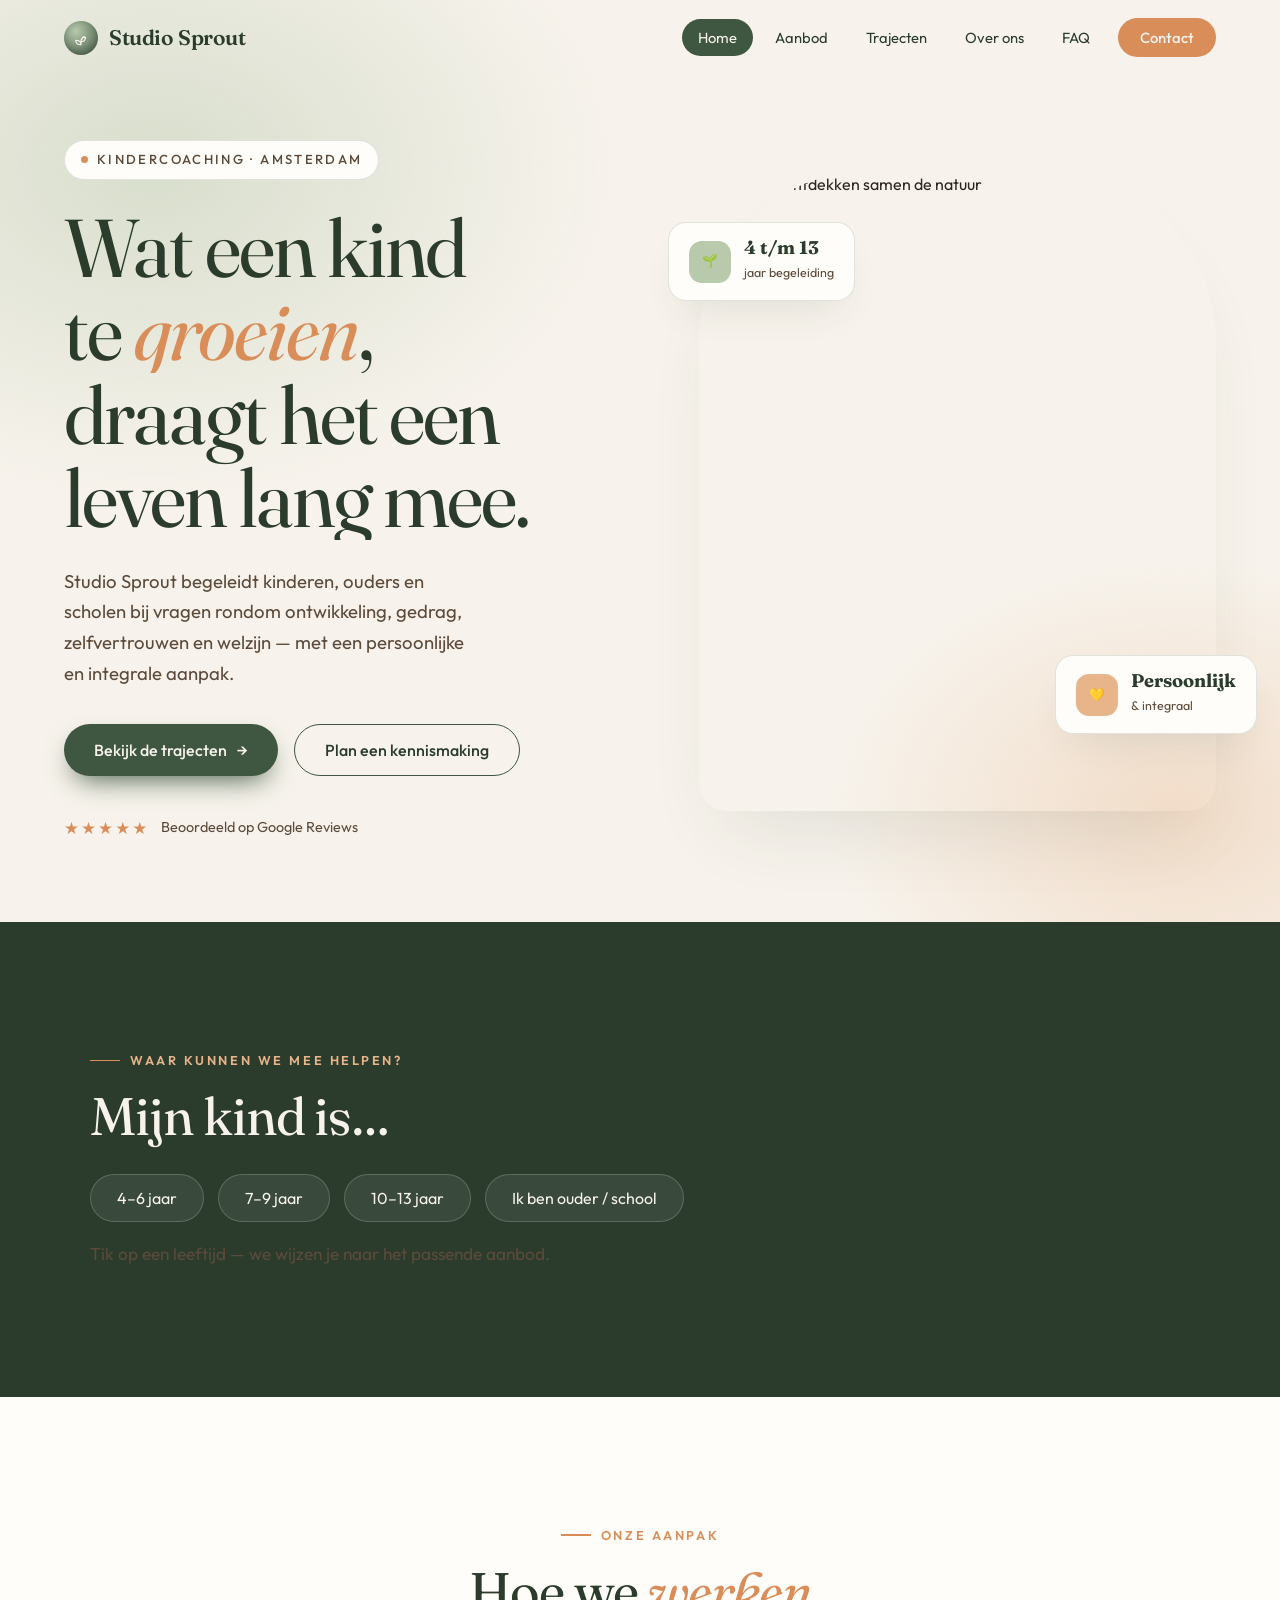
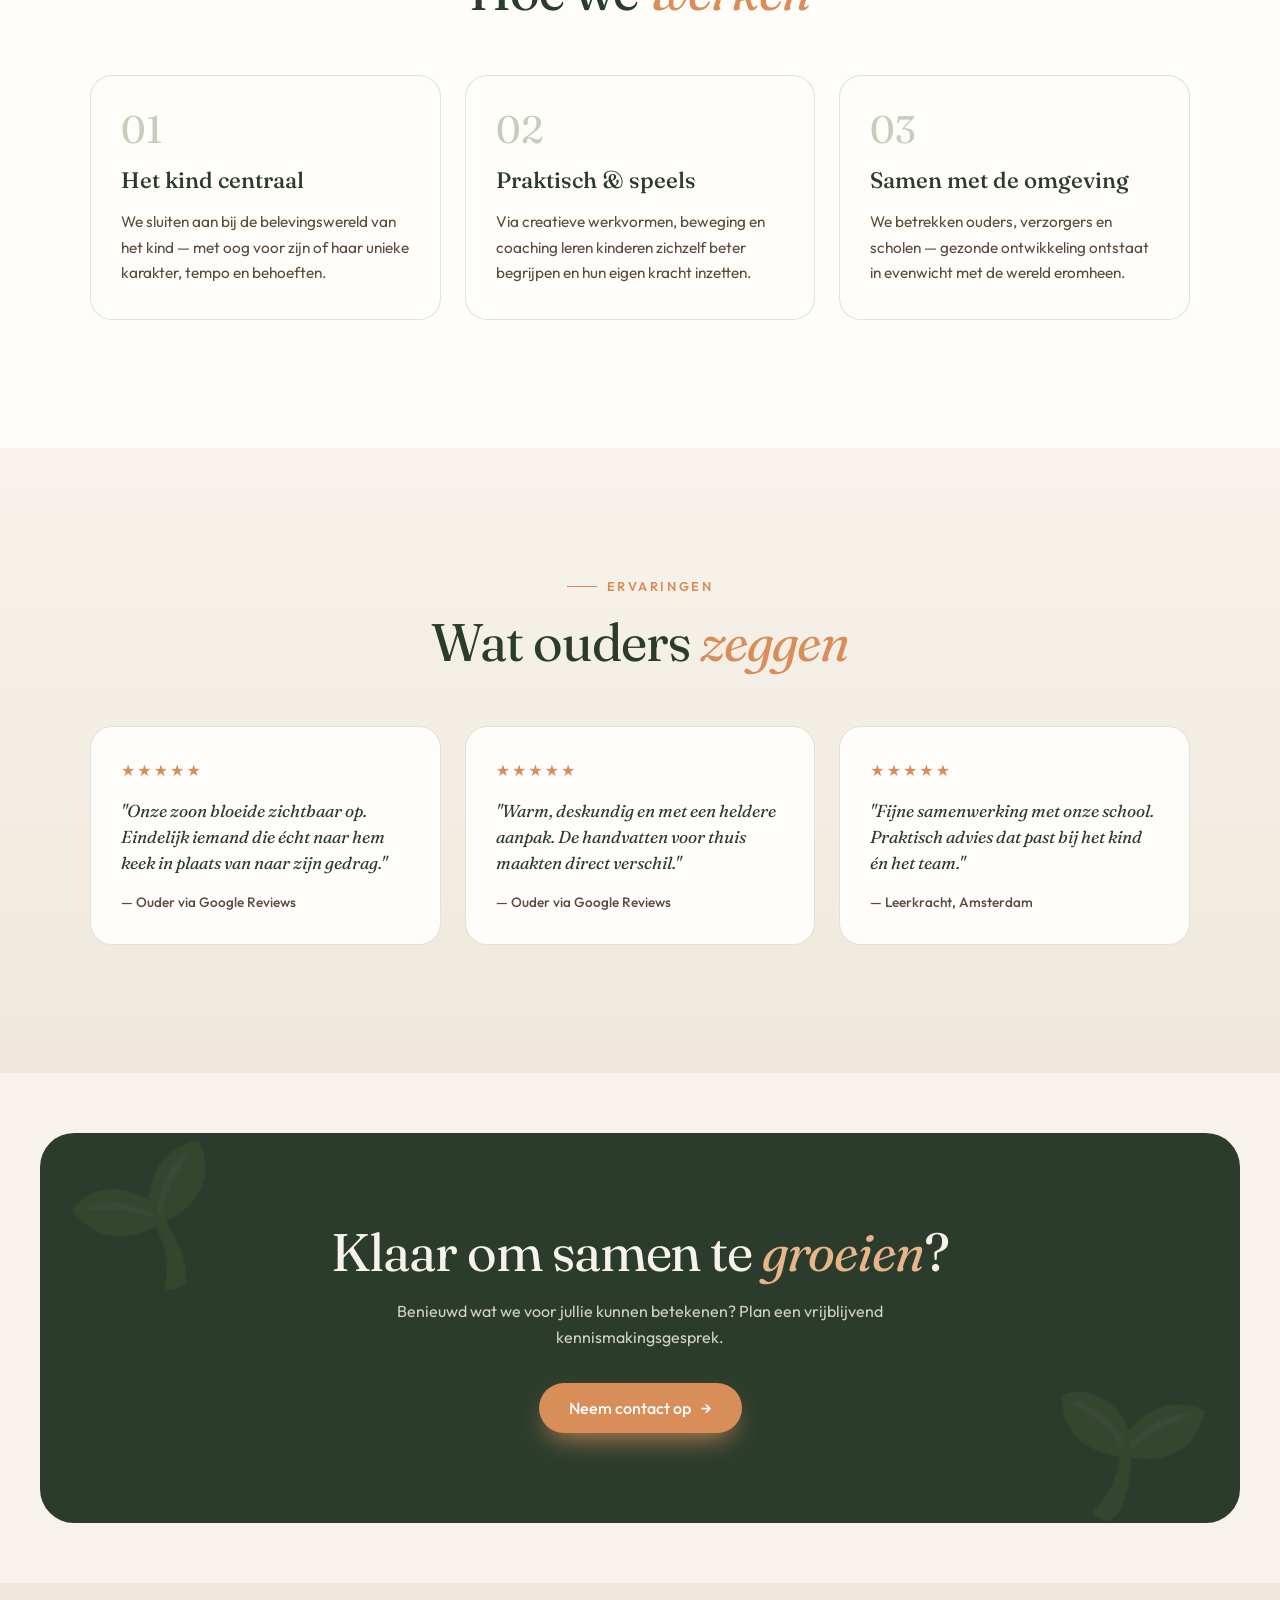
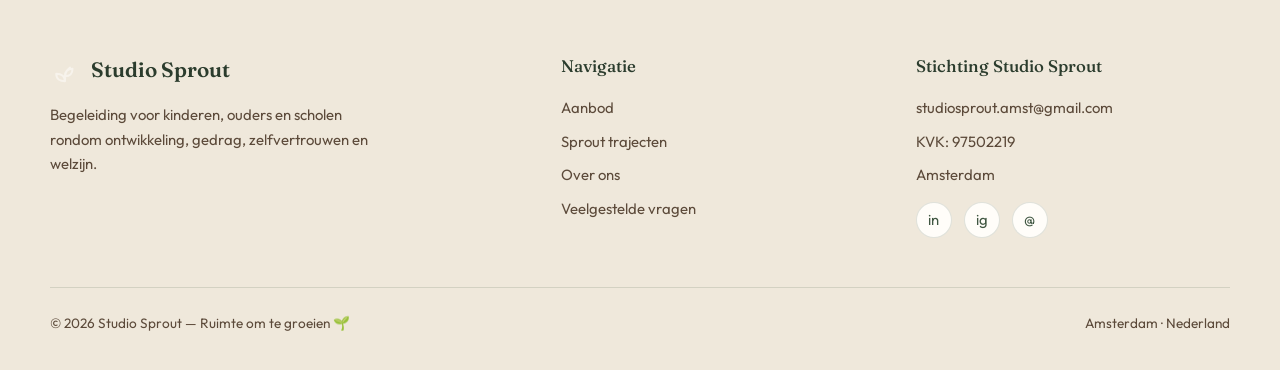
==== commit 54437fc6: "Add files via upload" ====
--- a/index.html
+++ b/index.html
@@ -25,16 +25,9 @@
   ::selection{background:var(--clay);color:#fff}
   a{color:inherit;text-decoration:none}
   img{display:block;max-width:100%}
-
-  body::before{content:"";position:fixed;inset:0;z-index:1;pointer-events:none;opacity:.32;
-    background-image:url("data:image/svg+xml,%3Csvg xmlns='http://www.w3.org/2000/svg' width='120' height='120'%3E%3Cfilter id='n'%3E%3CfeTurbulence type='fractalNoise' baseFrequency='.9' numOctaves='2'/%3E%3C/filter%3E%3Crect width='100%25' height='100%25' filter='url(%23n)' opacity='.5'/%3E%3C/svg%3E")}
-
-  /* scroll progress */
+  body::before{content:"";position:fixed;inset:0;z-index:1;pointer-events:none;opacity:.32;background-image:url("data:image/svg+xml,%3Csvg xmlns='http://www.w3.org/2000/svg' width='120' height='120'%3E%3Cfilter id='n'%3E%3CfeTurbulence type='fractalNoise' baseFrequency='.9' numOctaves='2'/%3E%3C/filter%3E%3Crect width='100%25' height='100%25' filter='url(%23n)' opacity='.5'/%3E%3C/svg%3E")}
   .progress{position:fixed;top:0;left:0;height:3px;width:0;background:linear-gradient(90deg,var(--sage),var(--clay));z-index:60;transition:width .1s linear}
-
-  /* ===== NAV ===== */
-  header{position:fixed;top:0;left:0;right:0;z-index:50;display:flex;align-items:center;justify-content:space-between;
-    padding:18px clamp(20px,5vw,64px);transition:background .4s,padding .4s,box-shadow .4s}
+  header{position:fixed;top:0;left:0;right:0;z-index:50;display:flex;align-items:center;justify-content:space-between;padding:18px clamp(20px,5vw,64px);transition:background .4s,padding .4s,box-shadow .4s}
   header.scrolled{background:rgba(247,243,236,.88);backdrop-filter:blur(14px);padding:12px clamp(20px,5vw,64px);box-shadow:0 1px 0 var(--line)}
   .brand{display:flex;align-items:center;gap:11px;font-family:var(--display);font-weight:600;font-size:1.32rem;color:var(--moss-deep);letter-spacing:-.02em;cursor:pointer}
   .brand .seed{width:34px;height:34px;border-radius:50%;background:radial-gradient(circle at 35% 30%,var(--sage-soft),var(--moss));display:grid;place-items:center;flex:none;box-shadow:inset 0 -3px 6px rgba(0,0,0,.18)}
@@ -47,13 +40,10 @@
   .nav-cta:hover{background:#c97a45;transform:translateY(-2px)}
   .burger{display:none;flex-direction:column;gap:5px;cursor:pointer;background:none;border:0;padding:8px}
   .burger span{width:26px;height:2px;background:var(--moss-deep);border-radius:2px;transition:.3s}
-
-  /* ===== TAB PANELS ===== */
   main{position:relative;z-index:2}
   .panel{display:none;animation:panelIn .7s cubic-bezier(.2,.7,.2,1)}
   .panel.show{display:block}
   @keyframes panelIn{from{opacity:0;transform:translateY(22px)}to{opacity:1;transform:none}}
-
   .wrap{max-width:1180px;margin:0 auto;padding:0 clamp(20px,5vw,40px)}
   .sec-pad{padding:clamp(70px,10vw,130px) 0}
   .sec-head{max-width:640px;margin-bottom:56px}
@@ -66,11 +56,9 @@
   h2{font-family:var(--display);font-weight:400;font-size:clamp(2.1rem,4.3vw,3.3rem);line-height:1.08;letter-spacing:-.02em;color:var(--moss-deep)}
   h2 em{font-style:italic;color:var(--clay)}
   .sec-head p{margin-top:18px;color:var(--bark);font-size:1.08rem}
-
   .reveal{opacity:0;transform:translateY(30px);transition:opacity .9s cubic-bezier(.2,.7,.2,1),transform .9s cubic-bezier(.2,.7,.2,1)}
   .reveal.in{opacity:1;transform:none}
   .d1{transition-delay:.08s}.d2{transition-delay:.16s}.d3{transition-delay:.24s}.d4{transition-delay:.32s}
-
   .btn{display:inline-flex;align-items:center;gap:10px;padding:15px 30px;border-radius:100px;font-weight:500;font-size:1rem;transition:transform .35s cubic-bezier(.2,.7,.2,1),box-shadow .35s,background .35s;cursor:pointer;border:0;font-family:var(--body)}
   .btn-primary{background:var(--moss);color:var(--cream);box-shadow:0 12px 28px -10px var(--moss)}
   .btn-primary:hover{transform:translateY(-3px);box-shadow:0 18px 36px -10px var(--moss)}
@@ -80,11 +68,7 @@
   .btn-clay:hover{background:#c97a45;transform:translateY(-3px)}
   .btn .arrow{transition:transform .35s}
   .btn:hover .arrow{transform:translateX(4px)}
-
-  /* ===== HERO (home) ===== */
-  .hero{min-height:100vh;display:grid;grid-template-columns:1.05fr .95fr;align-items:center;gap:clamp(30px,5vw,80px);
-    padding:140px clamp(20px,5vw,64px) 80px;
-    background:radial-gradient(60% 60% at 12% 18%,rgba(184,201,172,.5),transparent 60%),radial-gradient(50% 50% at 92% 88%,rgba(232,180,138,.36),transparent 55%),var(--cream)}
+  .hero{min-height:100vh;display:grid;grid-template-columns:1.05fr .95fr;align-items:center;gap:clamp(30px,5vw,80px);padding:140px clamp(20px,5vw,64px) 80px;background:radial-gradient(60% 60% at 12% 18%,rgba(184,201,172,.5),transparent 60%),radial-gradient(50% 50% at 92% 88%,rgba(232,180,138,.36),transparent 55%),var(--cream)}
   .eyebrow{display:inline-flex;align-items:center;gap:9px;font-size:.82rem;letter-spacing:.18em;text-transform:uppercase;color:var(--bark);font-weight:500;margin-bottom:26px;background:var(--paper);padding:8px 16px;border-radius:100px;border:1px solid var(--line)}
   .eyebrow .dot{width:7px;height:7px;border-radius:50%;background:var(--clay);animation:pulse 2.6s infinite}
   @keyframes pulse{0%,100%{transform:scale(1);opacity:1}50%{transform:scale(1.5);opacity:.5}}
@@ -106,27 +90,20 @@
   .float-card .ic{width:42px;height:42px;border-radius:13px;display:grid;place-items:center;flex:none}
   .float-card strong{display:block;font-family:var(--display);font-size:1.15rem;color:var(--moss-deep);line-height:1}
   .float-card span{font-size:.78rem;color:var(--bark)}
-  .fc1{top:8%;left:-6%;animation-delay:0s}
-  .fc2{bottom:12%;right:-8%;animation-delay:1.4s}
+  .fc1{top:8%;left:-6%;animation-delay:0s}.fc2{bottom:12%;right:-8%;animation-delay:1.4s}
   @keyframes floaty{0%,100%{transform:translateY(0)}50%{transform:translateY(-14px)}}
-
-  /* leeftijdsfilter */
   .agefilter{background:var(--moss-deep);color:var(--cream)}
   .agefilter .kicker{color:var(--clay-soft)}.agefilter h2{color:var(--cream)}.agefilter h2 em{color:var(--clay-soft)}
   .age-row{display:flex;gap:14px;flex-wrap:wrap;margin-top:30px}
   .age-chip{background:rgba(255,255,255,.07);border:1px solid rgba(255,255,255,.18);color:var(--cream);padding:13px 26px;border-radius:100px;cursor:pointer;font-family:var(--body);font-size:1rem;transition:.3s}
   .age-chip:hover,.age-chip.on{background:var(--clay);border-color:var(--clay)}
   .age-out{margin-top:26px;font-size:1.05rem;color:rgba(247,243,236,.9);min-height:1.6em;transition:opacity .3s}
-
-  /* approach pillars */
   .pillars{display:grid;grid-template-columns:repeat(3,1fr);gap:24px}
   .pillar{background:var(--paper);border:1px solid var(--line);border-radius:var(--r);padding:34px 30px;transition:transform .4s,box-shadow .4s}
   .pillar:hover{transform:translateY(-6px);box-shadow:0 26px 54px -28px var(--shadow)}
   .pillar .num{font-family:var(--display);font-size:2.4rem;color:var(--sage);opacity:.5;line-height:1}
   .pillar h3{font-family:var(--display);font-weight:500;font-size:1.4rem;margin:14px 0 10px;color:var(--moss-deep)}
   .pillar p{color:var(--bark);font-size:.96rem}
-
-  /* reviews */
   .reviews{background:linear-gradient(180deg,var(--cream),var(--cream-deep))}
   .rev-grid{display:grid;grid-template-columns:repeat(3,1fr);gap:24px}
   .rev{background:var(--paper);border:1px solid var(--line);border-radius:var(--r);padding:30px;transition:transform .4s,box-shadow .4s}
@@ -134,8 +111,6 @@
   .rev .stars{font-size:1rem;margin-bottom:14px}
   .rev p{font-family:var(--display);font-style:italic;font-size:1.08rem;color:var(--moss-deep);line-height:1.5}
   .rev cite{display:block;font-style:normal;font-size:.85rem;color:var(--bark);margin-top:16px;font-weight:500}
-
-  /* services */
   .services-grid{display:grid;grid-template-columns:repeat(2,1fr);gap:26px}
   .service{position:relative;border-radius:var(--r);overflow:hidden;background:var(--paper);border:1px solid var(--line);transition:transform .45s cubic-bezier(.2,.7,.2,1),box-shadow .45s;display:flex;flex-direction:column}
   .service:hover{transform:translateY(-8px);box-shadow:0 30px 60px -28px var(--shadow)}
@@ -149,8 +124,6 @@
   .service p{color:var(--bark);font-size:.97rem;flex:1}
   .service ul{list-style:none;margin:16px 0 0;display:flex;flex-wrap:wrap;gap:8px}
   .service ul li{font-size:.8rem;background:var(--cream-deep);color:var(--bark);padding:5px 12px;border-radius:100px}
-
-  /* pricing */
   .pricing{background:linear-gradient(180deg,var(--cream),var(--cream-deep))}
   .price-grid{display:grid;grid-template-columns:repeat(3,1fr);gap:24px;align-items:stretch}
   .plan{background:var(--paper);border:1px solid var(--line);border-radius:var(--r);padding:36px 30px 34px;display:flex;flex-direction:column;position:relative;transition:transform .4s,box-shadow .4s}
@@ -166,13 +139,10 @@
   .plan li{display:flex;gap:11px;font-size:.95rem;color:var(--bark);align-items:flex-start}
   .plan li svg{width:18px;height:18px;flex:none;margin-top:3px;color:var(--sage)}
   .plan .btn{width:100%;justify-content:center}
-  .plan.feat .btn-clay:hover{background:var(--clay-soft)}
   .econsult{margin-top:30px;background:var(--paper);border:1px dashed var(--sage);border-radius:var(--r);padding:30px 36px;display:flex;align-items:center;gap:30px;flex-wrap:wrap;justify-content:space-between}
   .econsult h3{font-family:var(--display);font-weight:500;font-size:1.35rem;color:var(--moss-deep)}
   .econsult p{color:var(--bark);font-size:.95rem;max-width:48ch;margin-top:6px}
   .epr{font-family:var(--display);font-size:1.9rem;color:var(--clay);white-space:nowrap}
-
-  /* team */
   .team-grid{display:grid;grid-template-columns:repeat(2,1fr);gap:30px}
   .member{background:var(--paper);border:1px solid var(--line);border-radius:var(--r);overflow:hidden;display:grid;grid-template-columns:170px 1fr;transition:transform .4s,box-shadow .4s}
   .member:hover{transform:translateY(-6px);box-shadow:0 26px 54px -28px var(--shadow)}
@@ -186,15 +156,11 @@
   .quote{grid-column:1/-1;text-align:center;font-family:var(--display);font-style:italic;font-size:clamp(1.4rem,3vw,2.1rem);color:var(--moss-deep);line-height:1.3;max-width:26ch;margin:30px auto 0}
   .quote span{color:var(--clay)}
   .quote cite{display:block;font-style:normal;font-family:var(--body);font-size:.9rem;color:var(--bark);margin-top:16px}
-
-  /* partners */
   .partners{text-align:center}
   .partners p.lbl{font-size:.82rem;letter-spacing:.16em;text-transform:uppercase;color:var(--bark);margin-bottom:26px}
   .logos{display:flex;flex-wrap:wrap;justify-content:center;gap:18px}
   .logos .lg{background:var(--paper);border:1px solid var(--line);border-radius:14px;padding:14px 24px;font-weight:600;color:var(--moss);font-size:.92rem;transition:transform .3s,background .3s}
   .logos .lg:hover{transform:translateY(-4px);background:var(--cream-deep)}
-
-  /* faq */
   .faq-wrap{display:grid;grid-template-columns:1fr 1fr;gap:60px;align-items:start}
   .faq-item{border-bottom:1px solid var(--line)}
   .faq-q{width:100%;text-align:left;background:none;border:0;cursor:pointer;padding:22px 0;display:flex;justify-content:space-between;gap:20px;align-items:center;font-family:var(--display);font-size:1.18rem;color:var(--moss-deep);font-weight:500}
@@ -207,8 +173,6 @@
   .faq-item.open .pm::after{transform:translate(-50%,-50%) scaleY(0)}
   .faq-a{max-height:0;overflow:hidden;transition:max-height .45s ease}
   .faq-a p{padding:0 0 22px;color:var(--bark);font-size:.97rem}
-
-  /* contact form */
   .contact-grid{display:grid;grid-template-columns:1fr 1.1fr;gap:50px;align-items:start}
   .contact-info .ci-item{display:flex;gap:16px;margin-bottom:24px;align-items:flex-start}
   .contact-info .ci-ic{width:46px;height:46px;border-radius:14px;background:var(--moss);color:var(--cream);display:grid;place-items:center;flex:none;font-size:1.1rem}
@@ -224,8 +188,6 @@
   .form .btn{width:100%;justify-content:center;margin-top:6px}
   .form-msg{display:none;margin-top:16px;padding:14px 18px;border-radius:13px;background:var(--sage-soft);color:var(--moss-deep);font-size:.92rem;text-align:center}
   .form-msg.show{display:block;animation:fade .5s ease}
-
-  /* cta band */
   .cta-band{background:var(--moss-deep);color:var(--cream);border-radius:34px;margin:0 clamp(20px,5vw,40px) 60px;padding:clamp(50px,8vw,90px) clamp(30px,6vw,80px);text-align:center;position:relative;overflow:hidden}
   .cta-band::before,.cta-band::after{content:"🌱";position:absolute;font-size:8rem;opacity:.08}
   .cta-band::before{top:-20px;left:30px;transform:rotate(-15deg)}
@@ -233,8 +195,6 @@
   .cta-band h2{color:var(--cream);position:relative}.cta-band h2 em{color:var(--clay-soft)}
   .cta-band p{color:rgba(247,243,236,.82);max-width:48ch;margin:18px auto 32px;position:relative}
   .cta-band .btn{position:relative}
-
-  /* footer */
   footer{background:var(--cream-deep);padding:70px clamp(20px,5vw,40px) 36px}
   .foot-grid{max-width:1180px;margin:0 auto;display:grid;grid-template-columns:1.5fr 1fr 1fr;gap:40px;padding-bottom:40px;border-bottom:1px solid var(--line)}
   .foot-brand{display:flex;align-items:center;gap:11px;font-family:var(--display);font-weight:600;font-size:1.3rem;color:var(--moss-deep);margin-bottom:16px}
@@ -245,7 +205,6 @@
   .socials{display:flex;gap:12px}
   .socials a{width:36px;height:36px;border-radius:50%;background:var(--paper);border:1px solid var(--line);display:grid;place-items:center;color:var(--moss);transition:.3s}
   .socials a:hover{background:var(--moss);color:var(--cream);transform:translateY(-3px)}
-
   @media(max-width:920px){
     .hero{grid-template-columns:1fr;padding-top:120px}
     .hero-visual{height:54vh;margin-top:10px;order:-1}.fc1{left:0}.fc2{right:0}
@@ -264,7 +223,6 @@
 </head>
 <body>
 <div class="progress" id="progress"></div>
-
 <header id="hdr">
   <div class="brand" data-tab="home">
     <span class="seed"><svg viewBox="0 0 24 24" fill="none"><path d="M12 21c0-5 0-8 4-11M12 21c0-4-3-6-7-6 0 4 3 6 7 6Zm0-4c0-4 2-6 6-6 0 4-2 6-6 6Z" stroke="#f7f3ec" stroke-width="1.6" stroke-linecap="round" stroke-linejoin="round"/></svg></span>
@@ -280,18 +238,16 @@
   </nav>
   <button class="burger" id="burger" aria-label="Menu"><span></span><span></span><span></span></button>
 </header>
-
 <main>
-
-<!-- ============ HOME ============ -->
+<!-- HOME -->
 <section class="panel show" id="panel-home">
   <div class="hero">
     <div class="hero-copy">
       <span class="eyebrow"><span class="dot"></span> Kindercoaching · Amsterdam</span>
       <h1>
-        <span class="ln"><span>Ruimte om</span></span>
+        <span class="ln"><span>Wat een kind </span></span>
         <span class="ln"><span>te <em>groeien</em>,</span></span>
-        <span class="ln"><span>in eigen tempo.</span></span>
+        <span class="ln"><span>draagt het een leven lang mee.</span></span>
       </h1>
       <p class="lead">Studio Sprout begeleidt kinderen, ouders en scholen bij vragen rondom ontwikkeling, gedrag, zelfvertrouwen en welzijn — met een persoonlijke en integrale aanpak.</p>
       <div class="hero-actions">
@@ -301,13 +257,11 @@
       <div class="hero-rating"><span class="stars">★★★★★</span><small>Beoordeeld op Google Reviews</small></div>
     </div>
     <div class="hero-visual">
-      <div class="photo-frame"><img id="heroImg" src="https://i0.wp.com/studiosprout.nl/wp-content/uploads/2025/09/full-shot-kids-exploring-nature-together-1.jpg?resize=900&ssl=1" alt="Kinderen ontdekken samen de natuur"></div>
+      <div class="photo-frame"><img id="heroImg" src="https://i0.wp.com/studiosprout.nl/wp-content/uploads/2025/09/full-shot-kids-exploring-nature-together-1.jpg?resize=900&amp;ssl=1" alt="Kinderen ontdekken samen de natuur"></div>
       <div class="float-card fc1"><span class="ic" style="background:var(--sage-soft)">🌱</span><div><strong>4 t/m 13</strong><span>jaar begeleiding</span></div></div>
-      <div class="float-card fc2"><span class="ic" style="background:var(--clay-soft)">💛</span><div><strong>Persoonlijk</strong><span>& integraal</span></div></div>
-    </div>
-  </div>
-
-  <!-- leeftijdsfilter -->
+      <div class="float-card fc2"><span class="ic" style="background:var(--clay-soft)">💛</span><div><strong>Persoonlijk</strong><span>&amp; integraal</span></div></div>
+    </div>
+  </div>
   <div class="agefilter sec-pad">
     <div class="wrap">
       <div class="sec-head reveal" style="margin-bottom:0">
@@ -323,191 +277,85 @@
       </div>
     </div>
   </div>
-
-  <!-- overtuiging -->
-  <div class="sec-pad">
-    <div class="wrap">
-      <div class="sec-head reveal">
-        <span class="kicker">Onze overtuiging</span>
-        <h2>Ieder kind groeit op zijn of haar <em>eigen manier</em>.</h2>
-        <p>Tijdige, passende ondersteuning kan een wereld van verschil maken. We helpen kinderen hun eigen kracht ontdekken, veerkracht opbouwen en met meer vertrouwen, balans en plezier hun plek innemen.</p>
-      </div>
+  <div class="sec-pad" style="background:var(--paper)">
+    <div class="wrap">
+      <div class="sec-head center reveal"><span class="kicker">Onze aanpak</span><h2>Hoe we <em>werken</em></h2></div>
       <div class="pillars">
-        <div class="pillar reveal d1"><div class="num">01</div><h3>Voelen & onderzoeken</h3><p>We kijken naar wat er ónder het gedrag ligt. Kinderen krijgen ruimte om te voelen, te onderzoeken en zichzelf veilig te zijn.</p></div>
-        <div class="pillar reveal d2"><div class="num">02</div><h3>Veerkracht opbouwen</h3><p>Met aandacht voor emoties, relaties en zelfkennis bouwen we aan innerlijke stevigheid voor het dagelijks leven.</p></div>
+        <div class="pillar reveal d1"><div class="num">01</div><h3>Het kind centraal</h3><p>We sluiten aan bij de belevingswereld van het kind — met oog voor zijn of haar unieke karakter, tempo en behoeften.</p></div>
+        <div class="pillar reveal d2"><div class="num">02</div><h3>Praktisch & speels</h3><p>Via creatieve werkvormen, beweging en coaching leren kinderen zichzelf beter begrijpen en hun eigen kracht inzetten.</p></div>
         <div class="pillar reveal d3"><div class="num">03</div><h3>Samen met de omgeving</h3><p>We betrekken ouders, verzorgers en scholen — gezonde ontwikkeling ontstaat in evenwicht met de wereld eromheen.</p></div>
       </div>
     </div>
   </div>
-
-  <!-- reviews -->
   <div class="reviews sec-pad">
     <div class="wrap">
       <div class="sec-head center reveal"><span class="kicker">Ervaringen</span><h2>Wat ouders <em>zeggen</em></h2></div>
       <div class="rev-grid">
-        <div class="rev reveal d1"><div class="stars">★★★★★</div><p>“Onze zoon bloeide zichtbaar op. Eindelijk iemand die écht naar hem keek in plaats van naar zijn gedrag.”</p><cite>— Ouder via Google Reviews</cite></div>
-        <div class="rev reveal d2"><div class="stars">★★★★★</div><p>“Warm, deskundig en met een heldere aanpak. De handvatten voor thuis maakten direct verschil.”</p><cite>— Ouder via Google Reviews</cite></div>
-        <div class="rev reveal d3"><div class="stars">★★★★★</div><p>“Fijne samenwerking met onze school. Praktisch advies dat past bij het kind én het team.”</p><cite>— Leerkracht, Amsterdam</cite></div>
-      </div>
-      <p style="text-align:center;margin-top:30px;color:var(--bark);font-size:.85rem">Voorbeeldcitaten — lever je echte reviews aan, dan zet ik ze erin.</p>
-    </div>
-  </div>
-
+        <div class="rev reveal d1"><div class="stars">★★★★★</div><p>&quot;Onze zoon bloeide zichtbaar op. Eindelijk iemand die écht naar hem keek in plaats van naar zijn gedrag.&quot;</p><cite>— Ouder via Google Reviews</cite></div>
+        <div class="rev reveal d2"><div class="stars">★★★★★</div><p>&quot;Warm, deskundig en met een heldere aanpak. De handvatten voor thuis maakten direct verschil.&quot;</p><cite>— Ouder via Google Reviews</cite></div>
+        <div class="rev reveal d3"><div class="stars">★★★★★</div><p>&quot;Fijne samenwerking met onze school. Praktisch advies dat past bij het kind én het team.&quot;</p><cite>— Leerkracht, Amsterdam</cite></div>
+      </div>
+    </div>
+  </div>
   <div class="cta-band reveal" style="margin-top:60px">
     <h2>Klaar om samen te <em>groeien</em>?</h2>
     <p>Benieuwd wat we voor jullie kunnen betekenen? Plan een vrijblijvend kennismakingsgesprek.</p>
     <button class="btn btn-clay" data-tab="contact">Neem contact op <span class="arrow">→</span></button>
   </div>
 </section>
-
-<!-- ============ AANBOD ============ -->
+<!-- AANBOD -->
 <section class="panel" id="panel-aanbod">
   <div class="sec-pad" style="padding-top:140px">
     <div class="wrap">
-      <div class="sec-head reveal">
-        <span class="kicker">Ons aanbod</span>
-        <h2>Verschillende vormen van <em>ondersteuning</em></h2>
-        <p>Voor kinderen van 4 t/m 13 jaar — afgestemd op de belevingswereld van het kind en de vragen van de omgeving.</p>
-      </div>
+      <div class="sec-head reveal"><span class="kicker">Ons aanbod</span><h2>Verschillende vormen van <em>ondersteuning</em></h2><p>Voor kinderen van 4 t/m 13 jaar — afgestemd op de belevingswereld van het kind en de vragen van de omgeving.</p></div>
       <div class="services-grid">
-        <article class="service reveal d1" id="svc-coaching">
-          <div class="img"><span class="tag">Coaching & SEO</span><img src="https://i0.wp.com/studiosprout.nl/wp-content/uploads/2025/09/children-participating-treasure-hunt-outside_23-2149095782-2.jpeg?resize=740&ssl=1" alt="Coaching"></div>
-          <div class="body"><h3>Coaching & SEO</h3><p>Professionele coaching voor de sociaal-emotionele ontwikkeling van kinderen van 4 t/m 13. We leren kinderen sterker te staan via praktische handvatten en begeleiding op maat.</p>
-            <ul><li>Oplossingsgericht</li><li>Methode Korczak</li><li>GROW-model</li><li>Empathietraining</li></ul></div>
-        </article>
-        <article class="service reveal d2" id="svc-balans">
-          <div class="img"><span class="tag">Balans & Bewegen</span><img src="https://i0.wp.com/studiosprout.nl/wp-content/uploads/2025/09/pexels-yankrukov-8613312.jpg?resize=740&ssl=1" alt="Balans en bewegen"></div>
-          <div class="body"><h3>Balans & Bewegen</h3><p>Speelse, inspirerende lessen met invloeden uit de methode van Helen Purperhart. Een plek waar kinderen ontspannen groeien in lichaam én geest en hun unieke ‘superkracht’ ontdekken.</p>
-            <ul><li>Speels</li><li>Lichaam & geest</li><li>Ontspanning</li></ul></div>
-        </article>
-        <article class="service reveal d1" id="svc-groei">
-          <div class="img"><span class="tag">Groei & Ontdekken</span><img src="https://i0.wp.com/studiosprout.nl/wp-content/uploads/2025/09/full-shot-kids-exploring-nature-together-1.jpg?resize=740&ssl=1" alt="Groeien en ontdekken"></div>
-          <div class="body"><h3>Groeien & Ontdekken</h3><p>Workshops die kindercoaching en kinderyoga combineren met leerzame werkvormen rond thema’s als zelfvertrouwen, emoties, vriendschap, veerkracht en mindfulness.</p>
-            <ul><li>Zelfvertrouwen</li><li>Emoties</li><li>Vriendschap</li><li>Mindfulness</li></ul></div>
-        </article>
-        <article class="service reveal d2" id="svc-advies">
-          <div class="img"><span class="tag">Advies</span><img src="https://i0.wp.com/studiosprout.nl/wp-content/uploads/2026/02/schermc2adafbeelding-2026-02-10-om-16.37.21-1.png?resize=740&ssl=1" alt="Advies"></div>
-          <div class="body"><h3>Advies voor ouders & scholen</h3><p>Persoonlijk advies en praktische begeleiding voor ouders, verzorgers, leerkrachten en andere betrokkenen — afgestemd op de situatie van het kind en de omgeving.</p>
-            <ul><li>Ouders</li><li>Verzorgers</li><li>Scholen</li><li>Op maat</li></ul></div>
-        </article>
-      </div>
-      <div style="text-align:center;margin-top:50px" class="reveal">
-        <button class="btn btn-primary" data-tab="trajecten">Bekijk de Sprout trajecten <span class="arrow">→</span></button>
-      </div>
-    </div>
-  </div>
-</section>
-
-<!-- ============ TRAJECTEN ============ -->
+        <article class="service reveal d1"><div class="img"><span class="tag">Coaching & SEO</span><img src="https://i0.wp.com/studiosprout.nl/wp-content/uploads/2025/09/children-participating-treasure-hunt-outside_23-2149095782-2.jpeg?resize=740&amp;ssl=1" alt="Coaching"></div><div class="body"><h3>Coaching &amp; SEO</h3><p>Professionele coaching voor de sociaal-emotionele ontwikkeling van kinderen van 4 t/m 13. We leren kinderen sterker te staan via praktische handvatten en begeleiding op maat.</p><ul><li>Oplossingsgericht</li><li>Methode Korczak</li><li>GROW-model</li><li>Empathietraining</li></ul></div></article>
+        <article class="service reveal d2"><div class="img"><span class="tag">Balans & Bewegen</span><img src="https://i0.wp.com/studiosprout.nl/wp-content/uploads/2025/09/pexels-yankrukov-8613312.jpg?resize=740&amp;ssl=1" alt="Balans en bewegen"></div><div class="body"><h3>Balans &amp; Bewegen</h3><p>Speelse, inspirerende lessen met invloeden uit de methode van Helen Purperhart. Een plek waar kinderen ontspannen groeien in lichaam én geest en hun unieke 'superkracht' ontdekken.</p><ul><li>Speels</li><li>Lichaam & geest</li><li>Ontspanning</li></ul></div></article>
+        <article class="service reveal d1"><div class="img"><span class="tag">Groei & Ontdekken</span><img src="https://i0.wp.com/studiosprout.nl/wp-content/uploads/2025/09/full-shot-kids-exploring-nature-together-1.jpg?resize=740&amp;ssl=1" alt="Groeien en ontdekken"></div><div class="body"><h3>Groeien &amp; Ontdekken</h3><p>Workshops die kindercoaching en kinderyoga combineren met leerzame werkvormen rond thema's als zelfvertrouwen, emoties, vriendschap, veerkracht en mindfulness.</p><ul><li>Zelfvertrouwen</li><li>Emoties</li><li>Vriendschap</li><li>Mindfulness</li></ul></div></article>
+        <article class="service reveal d2"><div class="img"><span class="tag">Advies</span><img src="https://i0.wp.com/studiosprout.nl/wp-content/uploads/2026/02/schermc2adafbeelding-2026-02-10-om-16.37.21-1.png?resize=740&amp;ssl=1" alt="Advies"></div><div class="body"><h3>Advies voor ouders &amp; scholen</h3><p>Persoonlijk advies en praktische begeleiding voor ouders, verzorgers, leerkrachten en andere betrokkenen — afgestemd op de situatie van het kind en de omgeving.</p><ul><li>Ouders</li><li>Verzorgers</li><li>Scholen</li><li>Op maat</li></ul></div></article>
+      </div>
+      <div style="text-align:center;margin-top:50px" class="reveal"><button class="btn btn-primary" data-tab="trajecten">Bekijk de Sprout trajecten <span class="arrow">→</span></button></div>
+    </div>
+  </div>
+</section>
+<!-- TRAJECTEN -->
 <section class="panel" id="panel-trajecten">
   <div class="pricing sec-pad" style="padding-top:140px">
     <div class="wrap">
-      <div class="sec-head center reveal">
-        <span class="kicker">Sprout trajecten</span>
-        <h2>Een traject dat past bij <em>jullie vraag</em></h2>
-        <p>Elk traject begint met een vrijblijvend kennismakingsgesprek.</p>
-      </div>
+      <div class="sec-head center reveal"><span class="kicker">Sprout trajecten</span><h2>Een traject dat past bij <em>jullie vraag</em></h2><p>Elk traject begint met een vrijblijvend kennismakingsgesprek.</p></div>
       <div class="price-grid">
-        <div class="plan reveal d1">
-          <h3>Sprout Start</h3><div class="price">€450</div>
-          <ul>
-            <li><svg viewBox="0 0 24 24" fill="none"><path d="M5 13l4 4L19 7" stroke="currentColor" stroke-width="2.2" stroke-linecap="round" stroke-linejoin="round"/></svg>Vrijblijvend kennismakingsgesprek</li>
-            <li><svg viewBox="0 0 24 24" fill="none"><path d="M5 13l4 4L19 7" stroke="currentColor" stroke-width="2.2" stroke-linecap="round" stroke-linejoin="round"/></svg>Intake met ouder(s)</li>
-            <li><svg viewBox="0 0 24 24" fill="none"><path d="M5 13l4 4L19 7" stroke="currentColor" stroke-width="2.2" stroke-linecap="round" stroke-linejoin="round"/></svg>3 individuele sessies met uw kind</li>
-            <li><svg viewBox="0 0 24 24" fill="none"><path d="M5 13l4 4L19 7" stroke="currentColor" stroke-width="2.2" stroke-linecap="round" stroke-linejoin="round"/></svg>Kort consult met ouders</li>
-            <li><svg viewBox="0 0 24 24" fill="none"><path d="M5 13l4 4L19 7" stroke="currentColor" stroke-width="2.2" stroke-linecap="round" stroke-linejoin="round"/></svg>Praktische oefening voor thuis</li>
-            <li><svg viewBox="0 0 24 24" fill="none"><path d="M5 13l4 4L19 7" stroke="currentColor" stroke-width="2.2" stroke-linecap="round" stroke-linejoin="round"/></svg>Focus op één duidelijke hulpvraag</li>
-          </ul>
-          <button class="btn btn-ghost" data-tab="contact" data-traject="Sprout Start">Meer informatie</button>
-        </div>
-        <div class="plan feat reveal d2">
-          <span class="badge">Meest gekozen</span>
-          <h3>Sprout Standard</h3><div class="price">€900</div>
-          <ul>
-            <li><svg viewBox="0 0 24 24" fill="none"><path d="M5 13l4 4L19 7" stroke="currentColor" stroke-width="2.2" stroke-linecap="round" stroke-linejoin="round"/></svg>Vrijblijvend kennismakingsgesprek</li>
-            <li><svg viewBox="0 0 24 24" fill="none"><path d="M5 13l4 4L19 7" stroke="currentColor" stroke-width="2.2" stroke-linecap="round" stroke-linejoin="round"/></svg>Uitgebreide intake met ouder(s)</li>
-            <li><svg viewBox="0 0 24 24" fill="none"><path d="M5 13l4 4L19 7" stroke="currentColor" stroke-width="2.2" stroke-linecap="round" stroke-linejoin="round"/></svg>6 individuele sessies met uw kind</li>
-            <li><svg viewBox="0 0 24 24" fill="none"><path d="M5 13l4 4L19 7" stroke="currentColor" stroke-width="2.2" stroke-linecap="round" stroke-linejoin="round"/></svg>Uitgebreid consult met ouders</li>
-            <li><svg viewBox="0 0 24 24" fill="none"><path d="M5 13l4 4L19 7" stroke="currentColor" stroke-width="2.2" stroke-linecap="round" stroke-linejoin="round"/></svg>Creatieve, speelse oefeningen</li>
-            <li><svg viewBox="0 0 24 24" fill="none"><path d="M5 13l4 4L19 7" stroke="currentColor" stroke-width="2.2" stroke-linecap="round" stroke-linejoin="round"/></svg>Persoonlijk plan voor thuis</li>
-          </ul>
-          <button class="btn btn-clay" data-tab="contact" data-traject="Sprout Standard">Meer informatie</button>
-        </div>
-        <div class="plan reveal d3">
-          <h3>Sprout Intensive</h3><div class="price">€1550</div>
-          <ul>
-            <li><svg viewBox="0 0 24 24" fill="none"><path d="M5 13l4 4L19 7" stroke="currentColor" stroke-width="2.2" stroke-linecap="round" stroke-linejoin="round"/></svg>Uitgebreide intake met ouder(s)</li>
-            <li><svg viewBox="0 0 24 24" fill="none"><path d="M5 13l4 4L19 7" stroke="currentColor" stroke-width="2.2" stroke-linecap="round" stroke-linejoin="round"/></svg>10 individuele sessies met uw kind</li>
-            <li><svg viewBox="0 0 24 24" fill="none"><path d="M5 13l4 4L19 7" stroke="currentColor" stroke-width="2.2" stroke-linecap="round" stroke-linejoin="round"/></svg>2 consults met ouders tussendoor</li>
-            <li><svg viewBox="0 0 24 24" fill="none"><path d="M5 13l4 4L19 7" stroke="currentColor" stroke-width="2.2" stroke-linecap="round" stroke-linejoin="round"/></svg>Eindgesprek met helder advies</li>
-            <li><svg viewBox="0 0 24 24" fill="none"><path d="M5 13l4 4L19 7" stroke="currentColor" stroke-width="2.2" stroke-linecap="round" stroke-linejoin="round"/></svg>Persoonlijk groeiplan + materiaal</li>
-            <li><svg viewBox="0 0 24 24" fill="none"><path d="M5 13l4 4L19 7" stroke="currentColor" stroke-width="2.2" stroke-linecap="round" stroke-linejoin="round"/></svg>Korte check-ins tussen sessies</li>
-          </ul>
-          <button class="btn btn-ghost" data-tab="contact" data-traject="Sprout Intensive">Meer informatie</button>
-        </div>
-      </div>
-      <div class="econsult reveal">
-        <div><h3>Kort e-consult voor ouders</h3><p>Een online consult van 30 minuten. Stuur je gerichte vraag vooraf, wij bereiden ons voor en je ontvangt praktische handvatten voor thuis.</p></div>
-        <div style="display:flex;align-items:center;gap:24px;flex-wrap:wrap">
-          <span class="epr">€40<small style="font-size:.9rem;color:var(--bark)"> / 30 min</small></span>
-          <button class="btn btn-clay" data-tab="contact" data-traject="Kort e-consult">Plan een consult</button>
-        </div>
-      </div>
-    </div>
-  </div>
-</section>
-
-<!-- ============ OVER ONS ============ -->
+        <div class="plan reveal d1"><h3>Sprout Start</h3><div class="price">€450</div><ul><li><svg viewBox="0 0 24 24" fill="none"><path d="M5 13l4 4L19 7" stroke="currentColor" stroke-width="2.2" stroke-linecap="round" stroke-linejoin="round"/></svg>Vrijblijvend kennismakingsgesprek</li><li><svg viewBox="0 0 24 24" fill="none"><path d="M5 13l4 4L19 7" stroke="currentColor" stroke-width="2.2" stroke-linecap="round" stroke-linejoin="round"/></svg>Intake met ouder(s)</li><li><svg viewBox="0 0 24 24" fill="none"><path d="M5 13l4 4L19 7" stroke="currentColor" stroke-width="2.2" stroke-linecap="round" stroke-linejoin="round"/></svg>3 individuele sessies met uw kind</li><li><svg viewBox="0 0 24 24" fill="none"><path d="M5 13l4 4L19 7" stroke="currentColor" stroke-width="2.2" stroke-linecap="round" stroke-linejoin="round"/></svg>Kort consult met ouders</li><li><svg viewBox="0 0 24 24" fill="none"><path d="M5 13l4 4L19 7" stroke="currentColor" stroke-width="2.2" stroke-linecap="round" stroke-linejoin="round"/></svg>Praktische oefening voor thuis</li><li><svg viewBox="0 0 24 24" fill="none"><path d="M5 13l4 4L19 7" stroke="currentColor" stroke-width="2.2" stroke-linecap="round" stroke-linejoin="round"/></svg>Focus op één duidelijke hulpvraag</li></ul><button class="btn btn-ghost" data-tab="contact" data-traject="Sprout Start">Meer informatie</button></div>
+        <div class="plan feat reveal d2"><span class="badge">Meest gekozen</span><h3>Sprout Standard</h3><div class="price">€900</div><ul><li><svg viewBox="0 0 24 24" fill="none"><path d="M5 13l4 4L19 7" stroke="currentColor" stroke-width="2.2" stroke-linecap="round" stroke-linejoin="round"/></svg>Vrijblijvend kennismakingsgesprek</li><li><svg viewBox="0 0 24 24" fill="none"><path d="M5 13l4 4L19 7" stroke="currentColor" stroke-width="2.2" stroke-linecap="round" stroke-linejoin="round"/></svg>Uitgebreide intake met ouder(s)</li><li><svg viewBox="0 0 24 24" fill="none"><path d="M5 13l4 4L19 7" stroke="currentColor" stroke-width="2.2" stroke-linecap="round" stroke-linejoin="round"/></svg>6 individuele sessies met uw kind</li><li><svg viewBox="0 0 24 24" fill="none"><path d="M5 13l4 4L19 7" stroke="currentColor" stroke-width="2.2" stroke-linecap="round" stroke-linejoin="round"/></svg>Uitgebreid consult met ouders</li><li><svg viewBox="0 0 24 24" fill="none"><path d="M5 13l4 4L19 7" stroke="currentColor" stroke-width="2.2" stroke-linecap="round" stroke-linejoin="round"/></svg>Creatieve, speelse oefeningen</li><li><svg viewBox="0 0 24 24" fill="none"><path d="M5 13l4 4L19 7" stroke="currentColor" stroke-width="2.2" stroke-linecap="round" stroke-linejoin="round"/></svg>Persoonlijk plan voor thuis</li></ul><button class="btn btn-clay" data-tab="contact" data-traject="Sprout Standard">Meer informatie</button></div>
+        <div class="plan reveal d3"><h3>Sprout Intensive</h3><div class="price">€1550</div><ul><li><svg viewBox="0 0 24 24" fill="none"><path d="M5 13l4 4L19 7" stroke="currentColor" stroke-width="2.2" stroke-linecap="round" stroke-linejoin="round"/></svg>Uitgebreide intake met ouder(s)</li><li><svg viewBox="0 0 24 24" fill="none"><path d="M5 13l4 4L19 7" stroke="currentColor" stroke-width="2.2" stroke-linecap="round" stroke-linejoin="round"/></svg>10 individuele sessies met uw kind</li><li><svg viewBox="0 0 24 24" fill="none"><path d="M5 13l4 4L19 7" stroke="currentColor" stroke-width="2.2" stroke-linecap="round" stroke-linejoin="round"/></svg>2 consults met ouders tussendoor</li><li><svg viewBox="0 0 24 24" fill="none"><path d="M5 13l4 4L19 7" stroke="currentColor" stroke-width="2.2" stroke-linecap="round" stroke-linejoin="round"/></svg>Eindgesprek met helder advies</li><li><svg viewBox="0 0 24 24" fill="none"><path d="M5 13l4 4L19 7" stroke="currentColor" stroke-width="2.2" stroke-linecap="round" stroke-linejoin="round"/></svg>Persoonlijk groeiplan + materiaal</li><li><svg viewBox="0 0 24 24" fill="none"><path d="M5 13l4 4L19 7" stroke="currentColor" stroke-width="2.2" stroke-linecap="round" stroke-linejoin="round"/></svg>Korte check-ins tussen sessies</li></ul><button class="btn btn-ghost" data-tab="contact" data-traject="Sprout Intensive">Meer informatie</button></div>
+      </div>
+      <div class="econsult reveal"><div><h3>Kort e-consult voor ouders</h3><p>Een online consult van 30 minuten. Stuur je gerichte vraag vooraf, wij bereiden ons voor en je ontvangt praktische handvatten voor thuis.</p></div><div style="display:flex;align-items:center;gap:24px;flex-wrap:wrap"><span class="epr">€40<small style="font-size:.9rem;color:var(--bark)"> / 30 min</small></span><button class="btn btn-clay" data-tab="contact" data-traject="Kort e-consult">Plan een consult</button></div></div>
+    </div>
+  </div>
+</section>
+<!-- OVER ONS -->
 <section class="panel" id="panel-over">
   <div class="sec-pad" style="padding-top:140px">
     <div class="wrap">
       <div class="sec-head center reveal"><span class="kicker">Over ons</span><h2>De mensen achter <em>Studio Sprout</em></h2></div>
       <div class="team-grid">
-        <article class="member reveal d1">
-          <div class="pic"></div>
-          <div class="info"><h3>Renée van Hagen</h3><div class="role">Medeoprichter · psycholoog i.o.</div>
-            <p>Beeldend kunstenaar (KABK), psycholoog in opleiding (Open Universiteit) en kindercoach. Met jarenlange ervaring als projectcoördinator in het Amsterdamse basisonderwijs begeleidt Renée kinderen op een open, compassievolle en methodische manier.</p>
-            <p>Aandacht voor emoties, veerkracht en relaties staat centraal — met ruimte voor creativiteit en reflectie. Aanvullend gevolgd: Traumasensitief Hulpverlenen (RINO).</p>
-            <span class="li">🔗 LinkedIn</span></div>
-        </article>
-        <article class="member reveal d2">
-          <div class="pic"></div>
-          <div class="info"><h3>Davita Wopereis</h3><div class="role">Medeoprichter · orthopedagoog i.o.</div>
-            <p>Bachelor Social Work en orthopedagoog in opleiding, met ervaring als coördinator en leerkracht in het basisonderwijs. Davita kijkt verder dan gedrag en werkt cultuursensitief.</p>
-            <p>Haar aanpak is empathisch en warm, maar ook duidelijk en doelgericht. Tijdens Balans & Bewegen nodigt ze kinderen uit om te bewegen, ontspannen en zichzelf te zijn.</p>
-            <span class="li">🔗 LinkedIn</span></div>
-        </article>
-        <p class="quote reveal">“It is easier to build strong children than <span>repair broken adults</span>.”<cite>— Frederick Douglass</cite></p>
-      </div>
-    </div>
-  </div>
-  <div class="partners sec-pad" style="padding-top:0">
-    <div class="wrap reveal">
-      <p class="lbl">Opgeleid door en in samenwerking met</p>
-      <div class="logos">
-        <span class="lg">RINO Groep</span><span class="lg">Open Universiteit</span>
-        <span class="lg">Academie voor Psychotherapie</span><span class="lg">KABK</span>
-        <span class="lg">Keurmerk Kindercoach</span><span class="lg">Joop Westerweel Basisschool</span>
-      </div>
-    </div>
-  </div>
-</section>
-
-<!-- ============ FAQ ============ -->
+        <article class="member reveal d1"><div class="pic"></div><div class="info"><h3>Renée van Hagen</h3><div class="role">Medeoprichter · psycholoog i.o.</div><p>Beeldend kunstenaar (KABK), psycholoog in opleiding (Open Universiteit) en kindercoach. Met jarenlange ervaring als projectcoördinator in het Amsterdamse basisonderwijs begeleidt Renée kinderen op een open, compassievolle en methodische manier.</p><p>Aandacht voor emoties, veerkracht en relaties staat centraal — met ruimte voor creativiteit en reflectie. Aanvullend gevolgd: Traumasensitief Hulpverlenen (RINO).</p><span class="li">🔗 LinkedIn</span></div></article>
+        <article class="member reveal d2"><div class="pic"></div><div class="info"><h3>Davita Wopereis</h3><div class="role">Medeoprichter · orthopedagoog i.o.</div><p>Bachelor Social Work en orthopedagoog in opleiding, met ervaring als coördinator en leerkracht in het basisonderwijs. Davita kijkt verder dan gedrag en werkt cultuursensitief.</p><p>Haar aanpak is empathisch en warm, maar ook duidelijk en doelgericht. Tijdens Balans &amp; Bewegen nodigt ze kinderen uit om te bewegen, ontspannen en zichzelf te zijn.</p><span class="li">🔗 LinkedIn</span></div></article>
+        <p class="quote reveal">"It is easier to build strong children than <span>repair broken adults</span>."<cite>— Frederick Douglass</cite></p>
+      </div>
+    </div>
+  </div>
+  <div class="partners sec-pad" style="padding-top:0"><div class="wrap reveal"><p class="lbl">Opgeleid door en in samenwerking met</p><div class="logos"><span class="lg">RINO Groep</span><span class="lg">Open Universiteit</span><span class="lg">Academie voor Psychotherapie</span><span class="lg">KABK</span><span class="lg">Keurmerk Kindercoach</span><span class="lg">Joop Westerweel Basisschool</span></div></div></div>
+</section>
+<!-- FAQ -->
 <section class="panel" id="panel-faq">
   <div class="sec-pad" style="padding-top:140px">
     <div class="wrap">
       <div class="faq-wrap">
-        <div class="sec-head reveal" style="margin-bottom:0">
-          <span class="kicker">Veelgestelde vragen</span>
-          <h2>Goed om te <em>weten</em></h2>
-          <p>Heb je een andere vraag? Neem gerust contact met ons op — we denken graag met je mee.</p>
-          <button class="btn btn-primary" data-tab="contact" style="margin-top:24px">Stel je vraag <span class="arrow">→</span></button>
-        </div>
+        <div class="sec-head reveal" style="margin-bottom:0"><span class="kicker">Veelgestelde vragen</span><h2>Goed om te <em>weten</em></h2><p>Heb je een andere vraag? Neem gerust contact met ons op — we denken graag met je mee.</p><button class="btn btn-primary" data-tab="contact" style="margin-top:24px">Stel je vraag <span class="arrow">→</span></button></div>
         <div class="reveal d1">
           <div class="faq-item"><button class="faq-q">Voor welke leeftijd is Studio Sprout?<span class="pm"></span></button><div class="faq-a"><p>We begeleiden kinderen van 4 tot en met 13 jaar. Voor ouders, verzorgers en scholen bieden we daarnaast advies en korte e-consults.</p></div></div>
           <div class="faq-item"><button class="faq-q">Hoe verloopt een traject?<span class="pm"></span></button><div class="faq-a"><p>Elk traject start met een vrijblijvend kennismakingsgesprek en een intake met de ouder(s). Daarna volgen individuele sessies met uw kind, consults met ouders en praktische handvatten voor thuis.</p></div></div>
-          <div class="faq-item"><button class="faq-q">Welke methodes gebruiken jullie?<span class="pm"></span></button><div class="faq-a"><p>Onze aanpak is oplossingsgericht en geïnspireerd op de methode van Korczak, het GROW-model, empathietraining en — bij Balans & Bewegen — de methode van Helen Purperhart.</p></div></div>
+          <div class="faq-item"><button class="faq-q">Welke methodes gebruiken jullie?<span class="pm"></span></button><div class="faq-a"><p>Onze aanpak is oplossingsgericht en geïnspireerd op de methode van Korczak, het GROW-model, empathietraining en — bij Balans &amp; Bewegen — de methode van Helen Purperhart.</p></div></div>
           <div class="faq-item"><button class="faq-q">Werken jullie ook samen met scholen?<span class="pm"></span></button><div class="faq-a"><p>Zeker. We ondersteunen leerkrachten en scholen met persoonlijk advies en praktische begeleiding, afgestemd op het kind en zijn omgeving.</p></div></div>
           <div class="faq-item"><button class="faq-q">Waar zijn jullie gevestigd?<span class="pm"></span></button><div class="faq-a"><p>Studio Sprout is gevestigd in Amsterdam. Neem contact met ons op voor de mogelijkheden bij jou in de buurt.</p></div></div>
         </div>
@@ -515,8 +363,7 @@
     </div>
   </div>
 </section>
-
-<!-- ============ CONTACT ============ -->
+<!-- CONTACT -->
 <section class="panel" id="panel-contact">
   <div class="sec-pad" style="padding-top:140px">
     <div class="wrap">
@@ -544,114 +391,38 @@
           </div>
           <div class="field"><label>Bericht</label><textarea id="f-bericht" placeholder="Vertel kort waar je mee zit of welke vraag je hebt…"></textarea></div>
           <button class="btn btn-primary" id="f-send">Verstuur bericht <span class="arrow">→</span></button>
-          <div class="form-msg" id="f-msg">Bedankt! Dit is een demo-formulier — koppel het later aan e-mail of een formulierdienst en je bericht komt echt binnen. 🌱</div>
+          <div class="form-msg" id="f-msg"></div>
         </div>
       </div>
     </div>
   </div>
 </section>
-
 </main>
-
 <footer>
   <div class="foot-grid">
     <div class="foot-col">
       <div class="foot-brand"><span class="seed" style="width:30px;height:30px"><svg viewBox="0 0 24 24" fill="none"><path d="M12 21c0-5 0-8 4-11M12 21c0-4-3-6-7-6 0 4 3 6 7 6Zm0-4c0-4 2-6 6-6 0 4-2 6-6 6Z" stroke="#f7f3ec" stroke-width="1.6" stroke-linecap="round" stroke-linejoin="round"/></svg></span>Studio Sprout</div>
       <p style="max-width:34ch">Begeleiding voor kinderen, ouders en scholen rondom ontwikkeling, gedrag, zelfvertrouwen en welzijn.</p>
     </div>
-    <div class="foot-col"><h4>Navigatie</h4>
-      <a data-tab="aanbod">Aanbod</a><a data-tab="trajecten">Sprout trajecten</a><a data-tab="over">Over ons</a><a data-tab="faq">Veelgestelde vragen</a>
-    </div>
-    <div class="foot-col"><h4>Stichting Studio Sprout</h4>
-      <a href="mailto:studiosprout.amst@gmail.com">studiosprout.amst@gmail.com</a><p>KVK: 97502219</p><p>Amsterdam</p>
-      <div class="socials" style="margin-top:14px"><a href="#" aria-label="LinkedIn">in</a><a href="#" aria-label="Instagram">ig</a><a href="mailto:studiosprout.amst@gmail.com" aria-label="E-mail">@</a></div>
-    </div>
+    <div class="foot-col"><h4>Navigatie</h4><a data-tab="aanbod">Aanbod</a><a data-tab="trajecten">Sprout trajecten</a><a data-tab="over">Over ons</a><a data-tab="faq">Veelgestelde vragen</a></div>
+    <div class="foot-col"><h4>Stichting Studio Sprout</h4><a href="mailto:studiosprout.amst@gmail.com">studiosprout.amst@gmail.com</a><p>KVK: 97502219</p><p>Amsterdam</p><div class="socials" style="margin-top:14px"><a href="#" aria-label="LinkedIn">in</a><a href="#" aria-label="Instagram">ig</a><a href="mailto:studiosprout.amst@gmail.com" aria-label="E-mail">@</a></div></div>
   </div>
   <div class="foot-bottom"><span>© 2026 Studio Sprout — Ruimte om te groeien 🌱</span><span>Amsterdam · Nederland</span></div>
 </footer>
-
 <script>
   const hdr=document.getElementById('hdr'),prog=document.getElementById('progress');
-  addEventListener('scroll',()=>{
-    hdr.classList.toggle('scrolled',scrollY>40);
-    const h=document.documentElement;
-    prog.style.width=(h.scrollTop/(h.scrollHeight-h.clientHeight)*100)+'%';
-  });
-
+  addEventListener('scroll',()=>{hdr.classList.toggle('scrolled',scrollY>40);const h=document.documentElement;prog.style.width=(h.scrollTop/(h.scrollHeight-h.clientHeight)*100)+'%';});
   const burger=document.getElementById('burger'),nav=document.getElementById('nav');
   burger.addEventListener('click',()=>nav.classList.toggle('mob-open'));
-
-  // ---- TAB SWITCHING ----
-  function runReveals(panel){
-    const els=panel.querySelectorAll('.reveal');
-    els.forEach(el=>el.classList.remove('in'));
-    const io=new IntersectionObserver(es=>{
-      es.forEach(e=>{if(e.isIntersecting){e.target.classList.add('in');io.unobserve(e.target);}});
-    },{threshold:.12});
-    els.forEach(el=>io.observe(el));
-  }
-  function switchTab(tab,traject){
-    document.querySelectorAll('.panel').forEach(p=>p.classList.remove('show'));
-    const panel=document.getElementById('panel-'+tab);
-    if(!panel)return;
-    panel.classList.add('show');
-    document.querySelectorAll('.tab-link').forEach(t=>t.classList.toggle('active',t.dataset.tab===tab));
-    nav.classList.remove('mob-open');
-    scrollTo({top:0,behavior:'smooth'});
-    runReveals(panel);
-    if(traject){const sel=document.getElementById('f-traject');[...sel.options].forEach(o=>{if(o.text.includes(traject))sel.value=o.value;});}
-  }
-  document.querySelectorAll('[data-tab]').forEach(el=>{
-    el.addEventListener('click',()=>switchTab(el.dataset.tab,el.dataset.traject));
-  });
-
-  // ---- AGE FILTER ----
-  const ageMsgs=[
-    "Voor 4–6 jaar werken we speels via Balans & Bewegen en korte coachingssessies. Bekijk het aanbod →",
-    "Voor 7–9 jaar passen Coaching & SEO en Groeien & Ontdekken goed — gericht op emoties en zelfvertrouwen. Bekijk het aanbod →",
-    "Voor 10–13 jaar bieden we coaching rond zelfvertrouwen, vriendschap en veerkracht, met praktische handvatten. Bekijk het aanbod →",
-    "Voor ouders en scholen bieden we advies, begeleiding en korte e-consults. Bekijk advies & trajecten →"
-  ];
-  document.querySelectorAll('.age-chip').forEach(c=>{
-    c.addEventListener('click',()=>{
-      document.querySelectorAll('.age-chip').forEach(x=>x.classList.remove('on'));
-      c.classList.add('on');
-      const out=document.getElementById('ageOut');
-      out.style.opacity=0;
-      setTimeout(()=>{out.textContent=ageMsgs[c.dataset.age];out.style.opacity=1;},200);
-    });
-  });
-
-  // ---- FAQ ----
-  document.querySelectorAll('.faq-q').forEach(q=>{
-    q.addEventListener('click',()=>{
-      const item=q.parentElement,a=q.nextElementSibling,open=item.classList.contains('open');
-      document.querySelectorAll('.faq-item').forEach(i=>{i.classList.remove('open');i.querySelector('.faq-a').style.maxHeight=null;});
-      if(!open){item.classList.add('open');a.style.maxHeight=a.scrollHeight+'px';}
-    });
-  });
-
-  // ---- CONTACT FORM (demo) ----
-  document.getElementById('f-send').addEventListener('click',()=>{
-    const naam=document.getElementById('f-naam').value.trim();
-    const mail=document.getElementById('f-mail').value.trim();
-    const msg=document.getElementById('f-msg');
-    if(!naam||!mail){msg.textContent="Vul je naam en e-mail in om te versturen.";msg.classList.add('show');return;}
-    msg.textContent="Bedankt "+naam+"! Dit is een demo-formulier — koppel het later aan e-mail of een formulierdienst. 🌱";
-    msg.classList.add('show');
-    document.getElementById('f-naam').value='';document.getElementById('f-mail').value='';document.getElementById('f-bericht').value='';
-  });
-
-  // ---- subtle hero parallax ----
-  const heroImg=document.getElementById('heroImg');
-  addEventListener('mousemove',e=>{
-    if(!document.getElementById('panel-home').classList.contains('show'))return;
-    const x=(e.clientX/innerWidth-.5)*10,y=(e.clientY/innerHeight-.5)*10;
-    heroImg.style.transform=`scale(1.05) translate(${x}px,${y}px)`;
-  });
-
-  // initial reveals
+  function runReveals(panel){const els=panel.querySelectorAll('.reveal');els.forEach(el=>el.classList.remove('in'));const io=new IntersectionObserver(es=>{es.forEach(e=>{if(e.isIntersecting){e.target.classList.add('in');io.unobserve(e.target);}});},{threshold:.12});els.forEach(el=>io.observe(el));}
+  function switchTab(tab,traject){document.querySelectorAll('.panel').forEach(p=>p.classList.remove('show'));const panel=document.getElementById('panel-'+tab);if(!panel)return;panel.classList.add('show');document.querySelectorAll('.tab-link').forEach(t=>t.classList.toggle('active',t.dataset.tab===tab));nav.classList.remove('mob-open');scrollTo({top:0,behavior:'smooth'});runReveals(panel);if(traject){const sel=document.getElementById('f-traject');[...sel.options].forEach(o=>{if(o.text.includes(traject))sel.value=o.value;});}}
+  document.querySelectorAll('[data-tab]').forEach(el=>{el.addEventListener('click',()=>switchTab(el.dataset.tab,el.dataset.traject));});
+  const ageMsgs=["Voor 4–6 jaar werken we speels via Balans & Bewegen en korte coachingssessies. Bekijk het aanbod →","Voor 7–9 jaar passen Coaching & SEO en Groeien & Ontdekken goed — gericht op emoties en zelfvertrouwen. Bekijk het aanbod →","Voor 10–13 jaar bieden we coaching rond zelfvertrouwen, vriendschap en veerkracht, met praktische handvatten. Bekijk het aanbod →","Voor ouders en scholen bieden we advies, begeleiding en korte e-consults. Bekijk advies & trajecten →"];
+  document.querySelectorAll('.age-chip').forEach(c=>{c.addEventListener('click',()=>{document.querySelectorAll('.age-chip').forEach(x=>x.classList.remove('on'));c.classList.add('on');const out=document.getElementById('ageOut');out.style.opacity=0;setTimeout(()=>{out.textContent=ageMsgs[c.dataset.age];out.style.opacity=1;},200);});});
+  document.querySelectorAll('.faq-q').forEach(q=>{q.addEventListener('click',()=>{const item=q.parentElement,a=q.nextElementSibling,open=item.classList.contains('open');document.querySelectorAll('.faq-item').forEach(i=>{i.classList.remove('open');i.querySelector('.faq-a').style.maxHeight=null;});if(!open){item.classList.add('open');a.style.maxHeight=a.scrollHeight+'px';}});});
+  document.getElementById('f-send').addEventListener('click',()=>{const naam=document.getElementById('f-naam').value.trim();const mail=document.getElementById('f-mail').value.trim();const msg=document.getElementById('f-msg');if(!naam||!mail){msg.textContent="Vul je naam en e-mail in om te versturen.";msg.classList.add('show');return;}msg.textContent="Bedankt "+naam+"! We nemen zo snel mogelijk contact met je op. 🌱";msg.classList.add('show');document.getElementById('f-naam').value='';document.getElementById('f-mail').value='';document.getElementById('f-bericht').value='';});
+  const heroImg=document.getElementById('heroImg');addEventListener('mousemove',e=>{if(!document.getElementById('panel-home').classList.contains('show'))return;const x=(e.clientX/innerWidth-.5)*10,y=(e.clientY/innerHeight-.5)*10;heroImg.style.transform='scale(1.05) translate('+x+'px,'+y+'px)';});
   runReveals(document.getElementById('panel-home'));
 </script>
 </body>
-</html>
+</html>
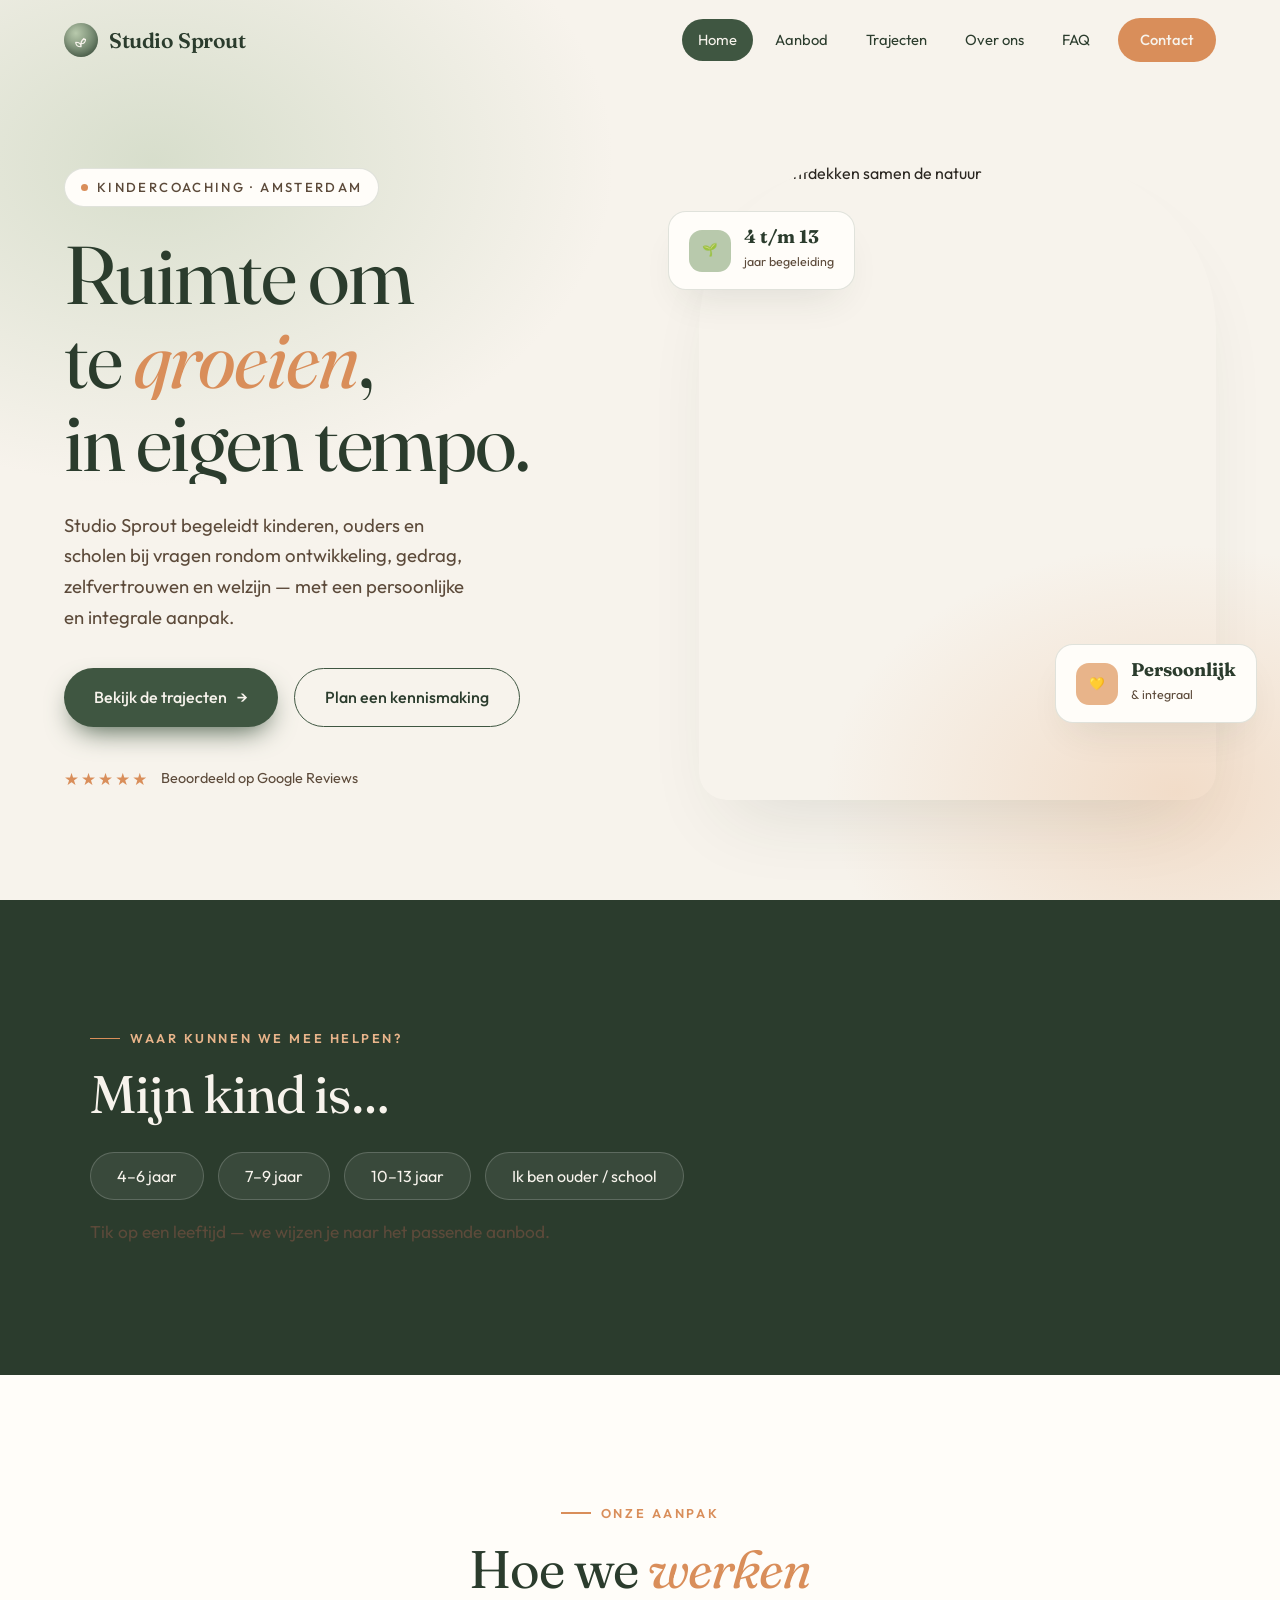
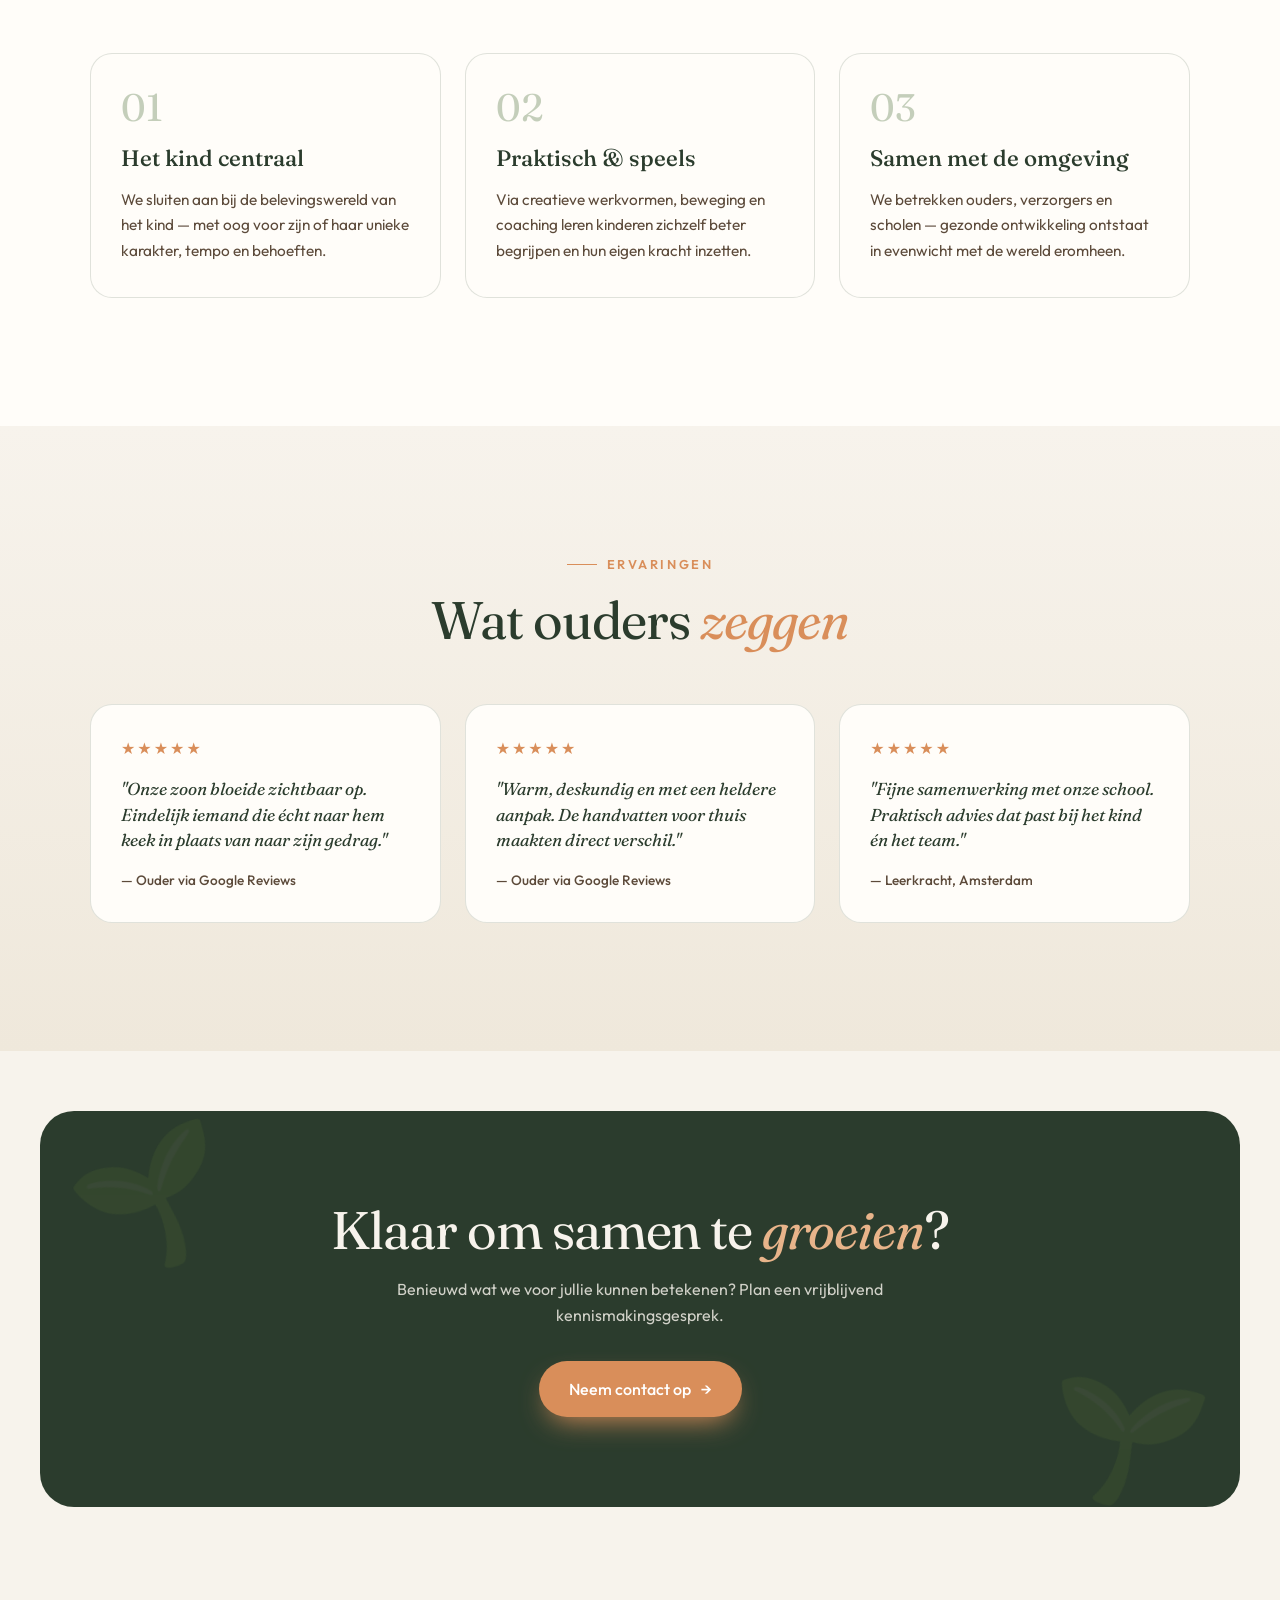
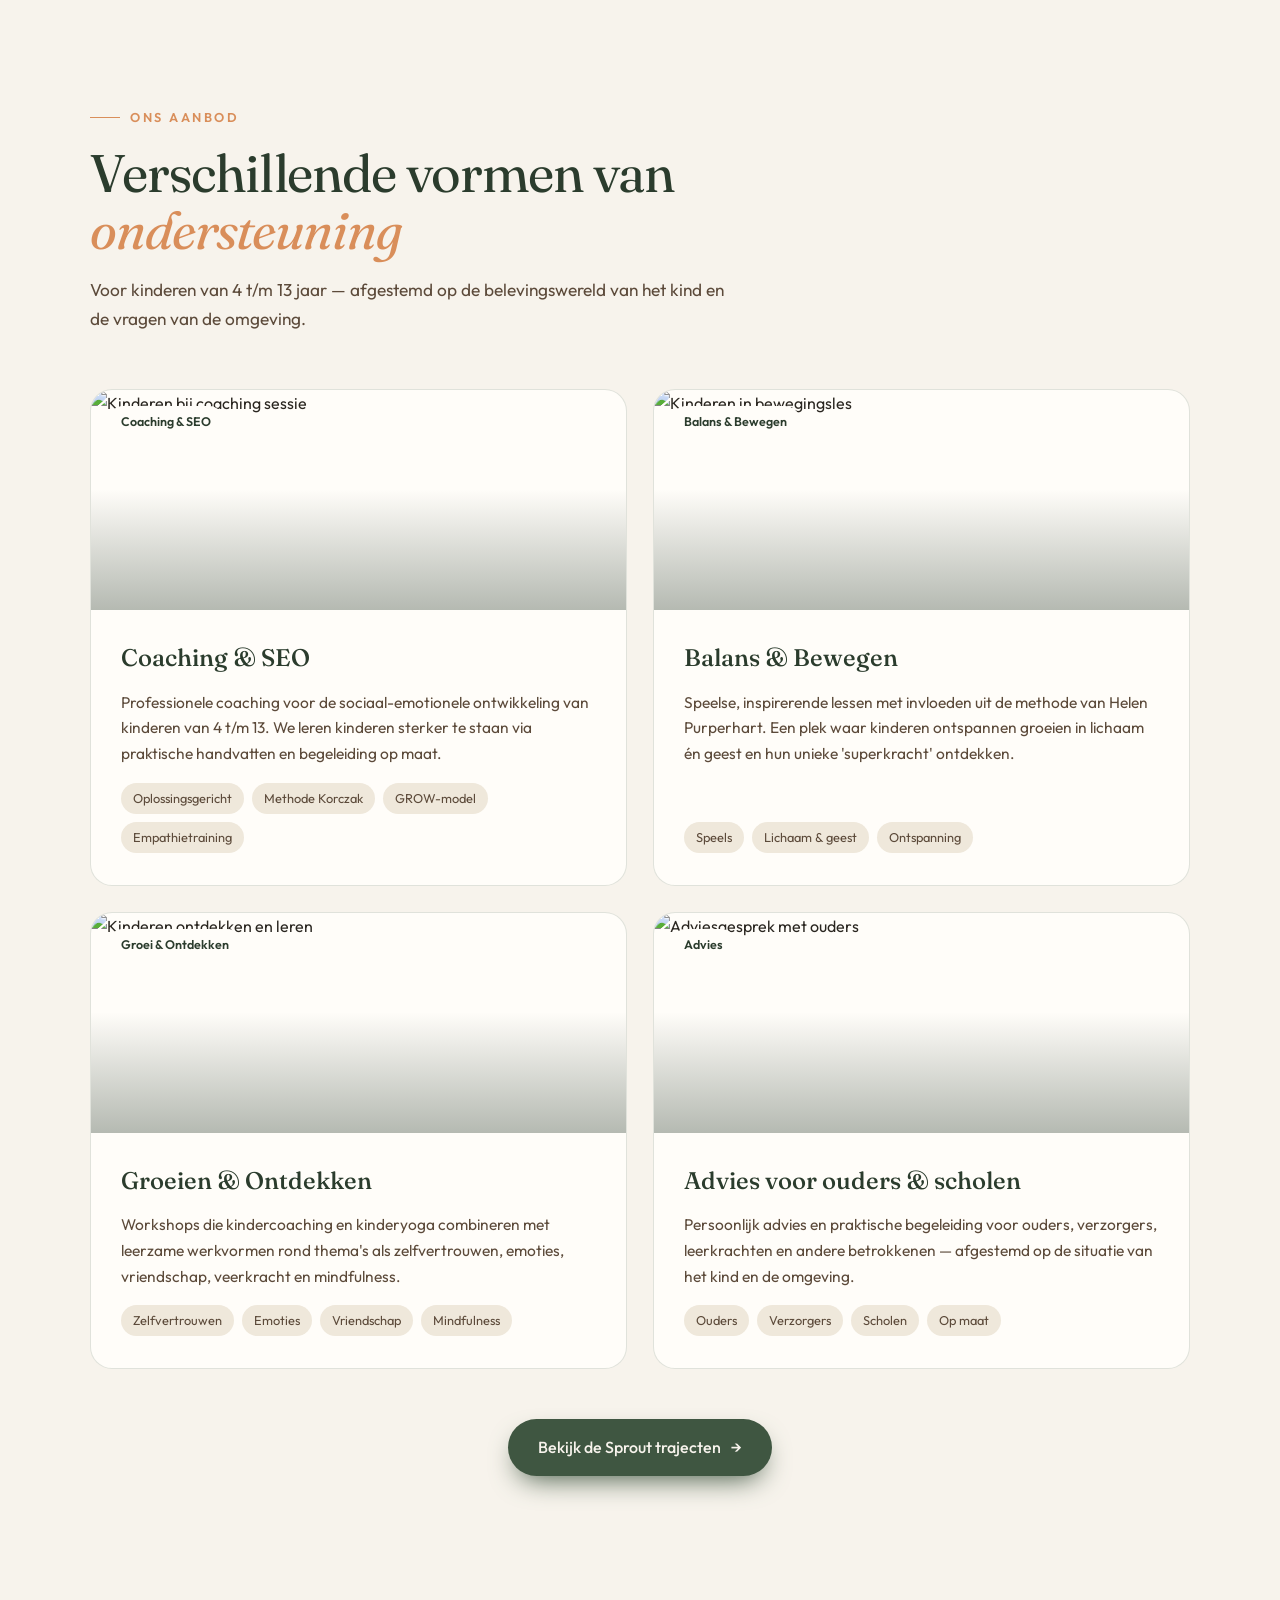
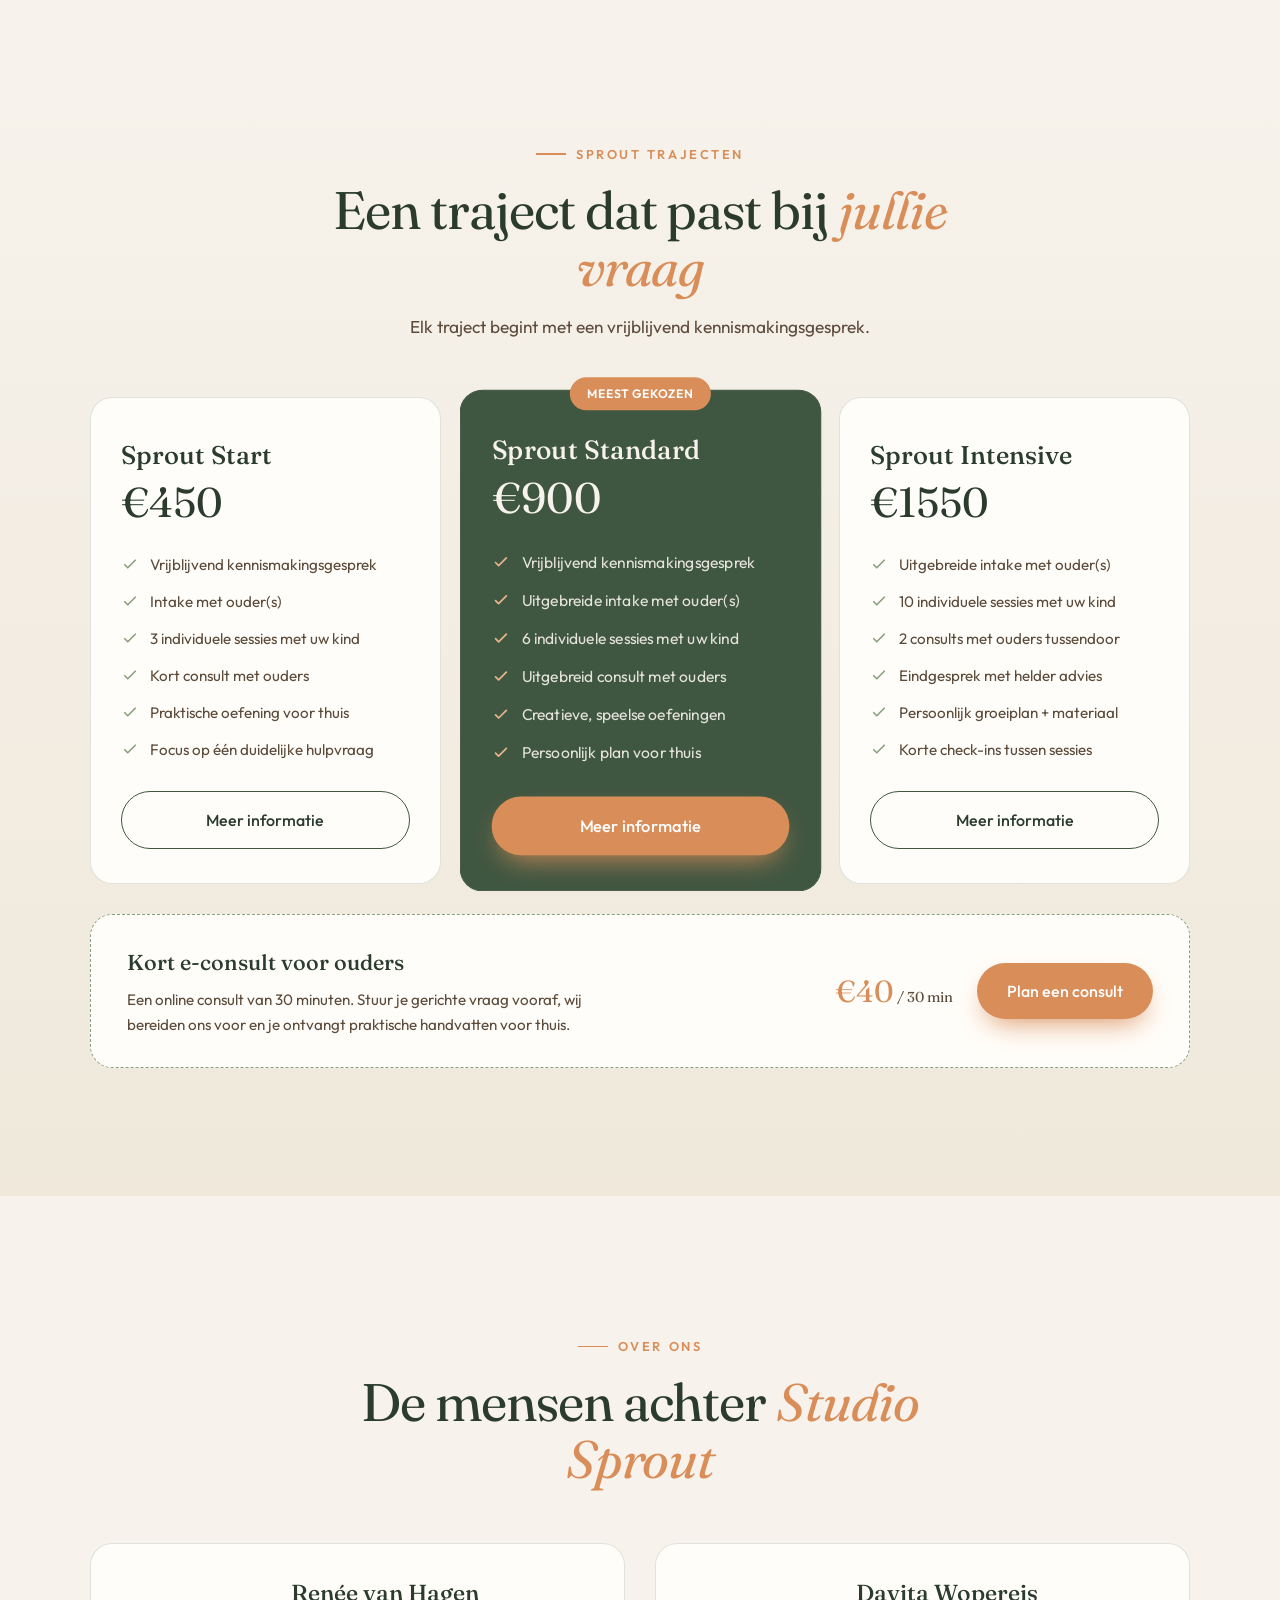
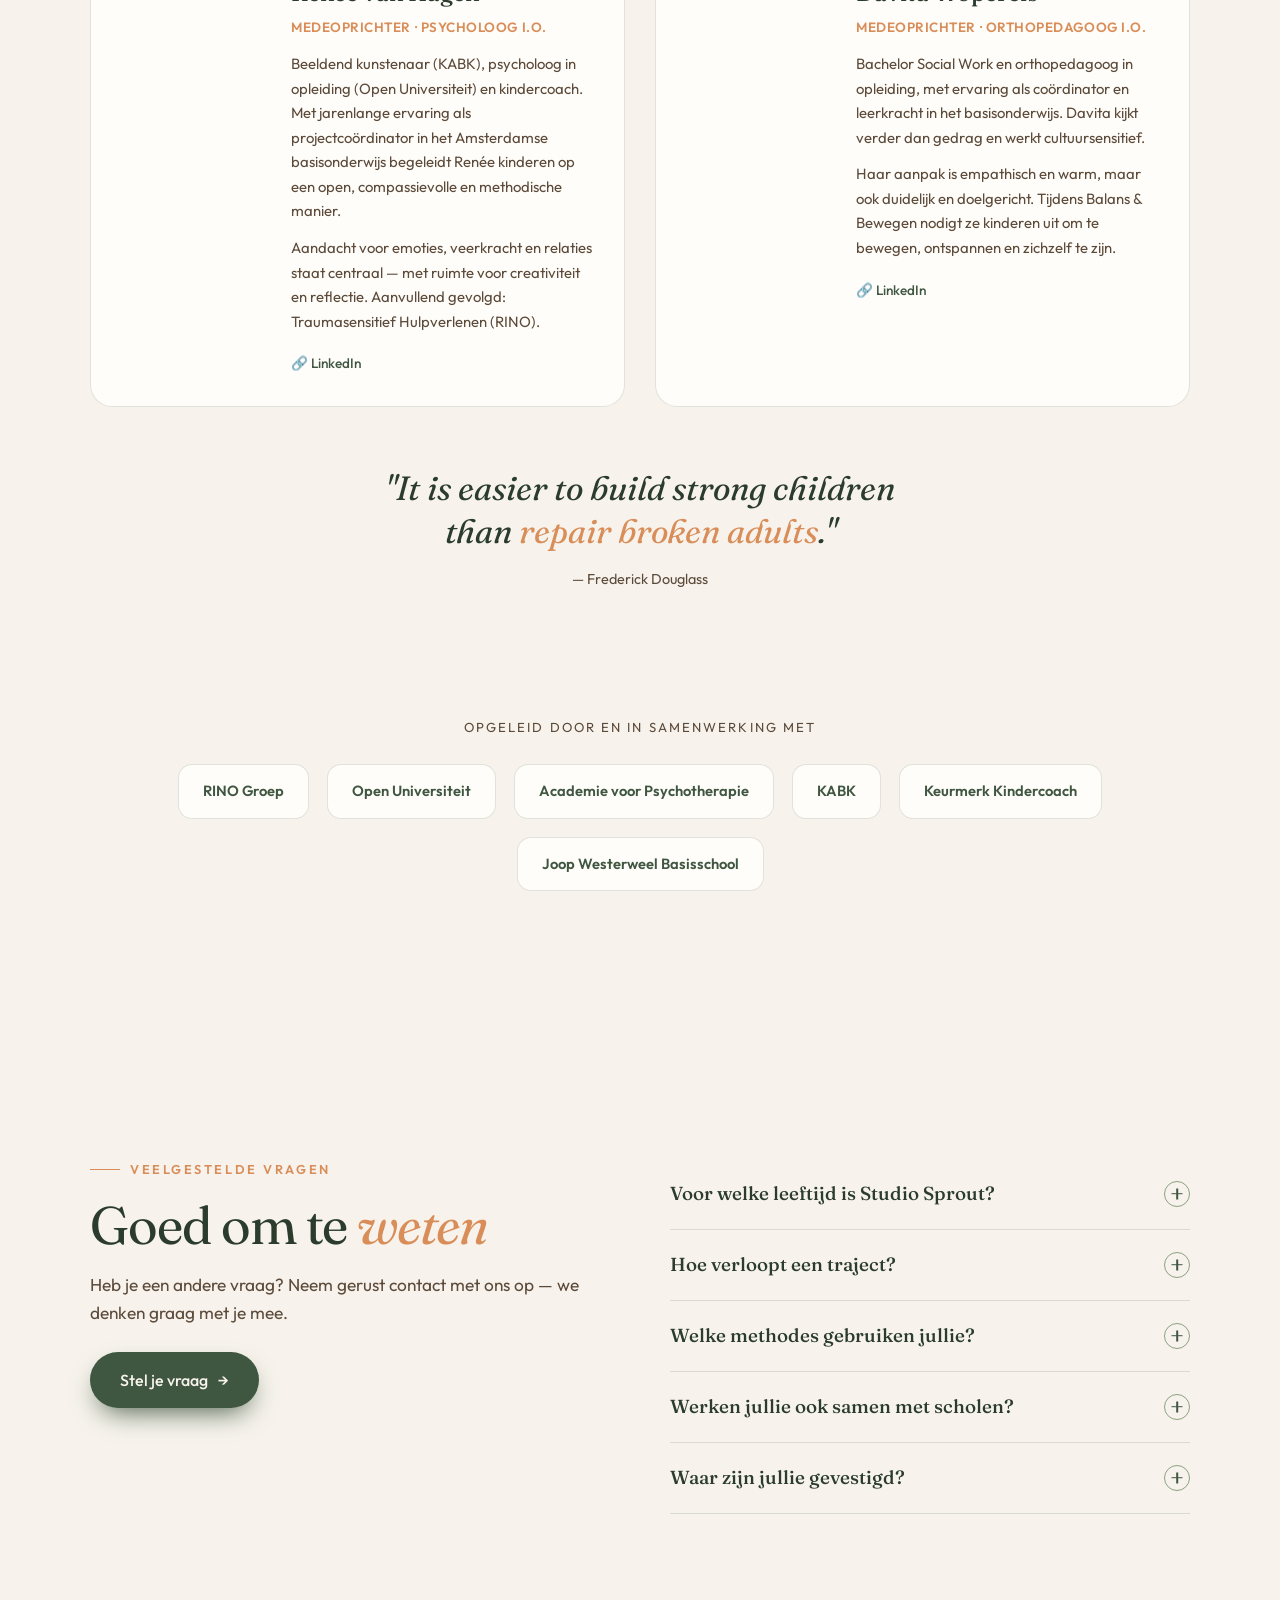
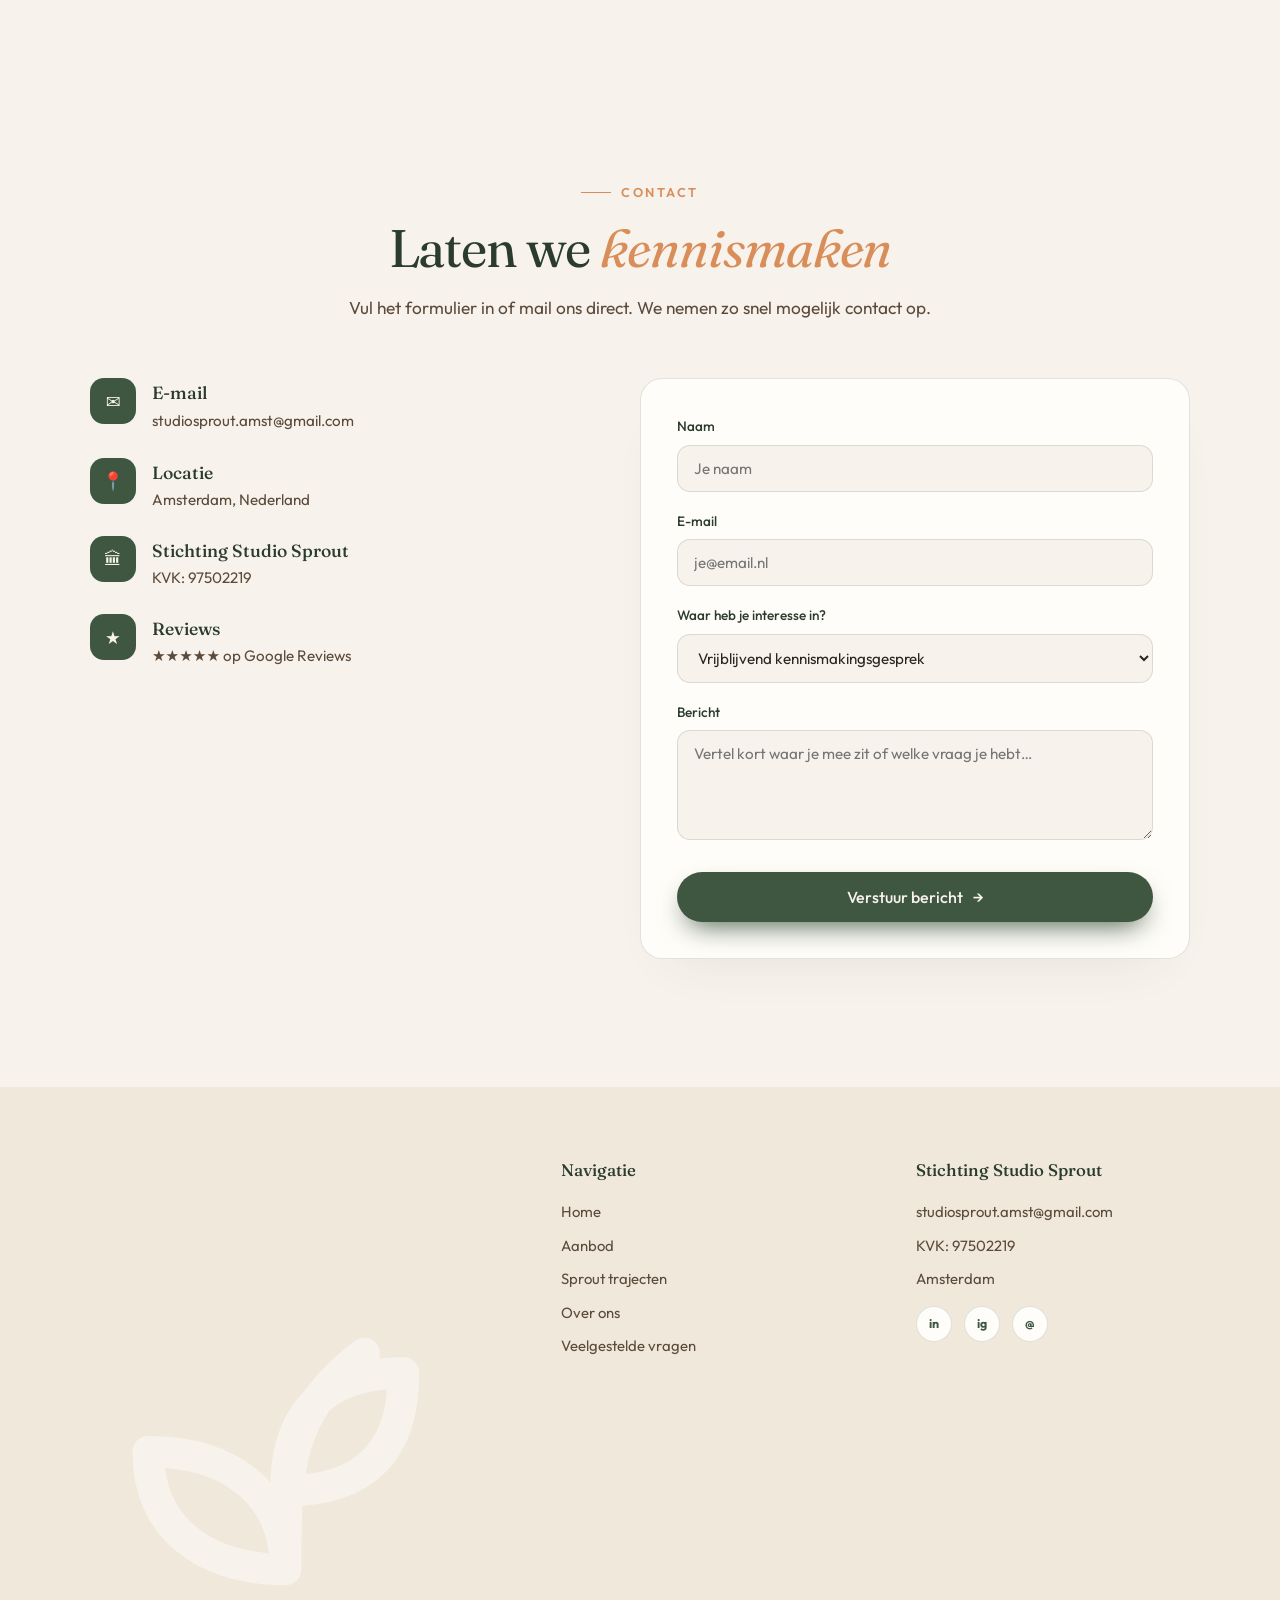
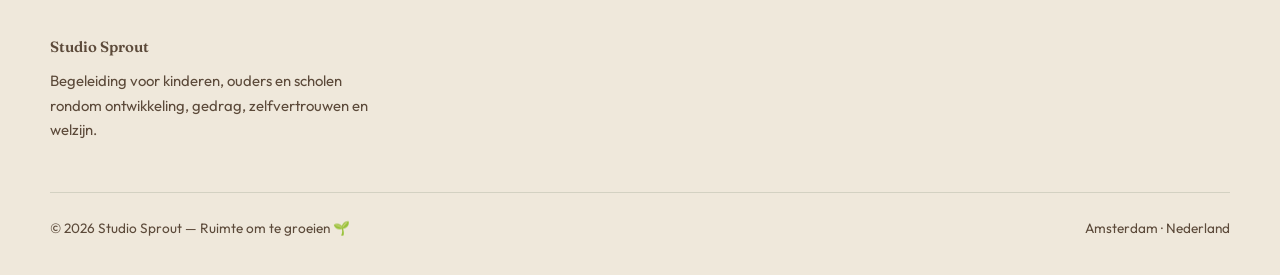
==== commit a210cf89: "Add files via upload" ====
--- a/index.html
+++ b/index.html
@@ -1,272 +1,140 @@
 <!DOCTYPE html>
 <html lang="nl">
 <head>
-<meta charset="UTF-8">
-<meta name="viewport" content="width=device-width, initial-scale=1.0">
-<title>Studio Sprout — Ruimte om te groeien</title>
-<meta name="description" content="Studio Sprout begeleidt kinderen, ouders en scholen bij vragen rondom ontwikkeling, gedrag, zelfvertrouwen en welzijn.">
-<link rel="preconnect" href="https://fonts.googleapis.com">
-<link rel="preconnect" href="https://fonts.gstatic.com" crossorigin>
-<link href="https://fonts.googleapis.com/css2?family=Fraunces:ital,opsz,wght@0,9..144,300..700;1,9..144,300..600&family=Outfit:wght@300;400;500;600&display=swap" rel="stylesheet">
-<style>
-  :root{
-    --cream:#f7f3ec; --cream-deep:#efe8db;
-    --moss:#3f5641; --moss-deep:#2b3c2d;
-    --sage:#8aa07d; --sage-soft:#b8c9ac;
-    --clay:#d98e5a; --clay-soft:#e8b48a;
-    --bark:#5c4a3a; --ink:#2a2620; --paper:#fffdf9;
-    --line:rgba(63,86,65,.16); --shadow:rgba(43,60,45,.12);
-    --display:"Fraunces",Georgia,serif; --body:"Outfit",system-ui,sans-serif;
-    --r:22px;
-  }
-  *{margin:0;padding:0;box-sizing:border-box}
-  html{scroll-behavior:smooth}
-  body{font-family:var(--body);background:var(--cream);color:var(--ink);line-height:1.65;overflow-x:hidden;-webkit-font-smoothing:antialiased}
-  ::selection{background:var(--clay);color:#fff}
-  a{color:inherit;text-decoration:none}
-  img{display:block;max-width:100%}
-  body::before{content:"";position:fixed;inset:0;z-index:1;pointer-events:none;opacity:.32;background-image:url("data:image/svg+xml,%3Csvg xmlns='http://www.w3.org/2000/svg' width='120' height='120'%3E%3Cfilter id='n'%3E%3CfeTurbulence type='fractalNoise' baseFrequency='.9' numOctaves='2'/%3E%3C/filter%3E%3Crect width='100%25' height='100%25' filter='url(%23n)' opacity='.5'/%3E%3C/svg%3E")}
-  .progress{position:fixed;top:0;left:0;height:3px;width:0;background:linear-gradient(90deg,var(--sage),var(--clay));z-index:60;transition:width .1s linear}
-  header{position:fixed;top:0;left:0;right:0;z-index:50;display:flex;align-items:center;justify-content:space-between;padding:18px clamp(20px,5vw,64px);transition:background .4s,padding .4s,box-shadow .4s}
-  header.scrolled{background:rgba(247,243,236,.88);backdrop-filter:blur(14px);padding:12px clamp(20px,5vw,64px);box-shadow:0 1px 0 var(--line)}
-  .brand{display:flex;align-items:center;gap:11px;font-family:var(--display);font-weight:600;font-size:1.32rem;color:var(--moss-deep);letter-spacing:-.02em;cursor:pointer}
-  .brand .seed{width:34px;height:34px;border-radius:50%;background:radial-gradient(circle at 35% 30%,var(--sage-soft),var(--moss));display:grid;place-items:center;flex:none;box-shadow:inset 0 -3px 6px rgba(0,0,0,.18)}
-  .brand .seed svg{width:18px;height:18px}
-  nav{display:flex;gap:6px;align-items:center}
-  .tab-link{font-size:.92rem;font-weight:400;color:var(--moss-deep);position:relative;padding:9px 16px;border-radius:100px;cursor:pointer;transition:color .3s,background .3s;background:none;border:0;font-family:var(--body)}
-  .tab-link:hover{background:rgba(138,160,125,.16)}
-  .tab-link.active{color:var(--cream);background:var(--moss)}
-  .nav-cta{background:var(--clay);color:var(--cream)!important;padding:10px 22px;border-radius:100px;font-weight:500;transition:transform .3s,background .3s;margin-left:6px}
-  .nav-cta:hover{background:#c97a45;transform:translateY(-2px)}
-  .burger{display:none;flex-direction:column;gap:5px;cursor:pointer;background:none;border:0;padding:8px}
-  .burger span{width:26px;height:2px;background:var(--moss-deep);border-radius:2px;transition:.3s}
-  main{position:relative;z-index:2}
-  .panel{display:none;animation:panelIn .7s cubic-bezier(.2,.7,.2,1)}
-  .panel.show{display:block}
-  @keyframes panelIn{from{opacity:0;transform:translateY(22px)}to{opacity:1;transform:none}}
-  .wrap{max-width:1180px;margin:0 auto;padding:0 clamp(20px,5vw,40px)}
-  .sec-pad{padding:clamp(70px,10vw,130px) 0}
-  .sec-head{max-width:640px;margin-bottom:56px}
-  .sec-head.center{margin-inline:auto;text-align:center}
-  .kicker{font-size:.8rem;letter-spacing:.2em;text-transform:uppercase;color:var(--clay);font-weight:600;margin-bottom:16px;display:flex;align-items:center;gap:10px}
-  .kicker::before{content:"";width:30px;height:1.5px;background:var(--clay)}
-  .center .kicker{justify-content:center}
-  h1{font-family:var(--display);font-weight:400;font-size:clamp(2.9rem,6.4vw,5.2rem);line-height:1.02;letter-spacing:-.025em;color:var(--moss-deep);margin-bottom:26px}
-  h1 em{font-style:italic;color:var(--clay)}
-  h2{font-family:var(--display);font-weight:400;font-size:clamp(2.1rem,4.3vw,3.3rem);line-height:1.08;letter-spacing:-.02em;color:var(--moss-deep)}
-  h2 em{font-style:italic;color:var(--clay)}
-  .sec-head p{margin-top:18px;color:var(--bark);font-size:1.08rem}
-  .reveal{opacity:0;transform:translateY(30px);transition:opacity .9s cubic-bezier(.2,.7,.2,1),transform .9s cubic-bezier(.2,.7,.2,1)}
-  .reveal.in{opacity:1;transform:none}
-  .d1{transition-delay:.08s}.d2{transition-delay:.16s}.d3{transition-delay:.24s}.d4{transition-delay:.32s}
-  .btn{display:inline-flex;align-items:center;gap:10px;padding:15px 30px;border-radius:100px;font-weight:500;font-size:1rem;transition:transform .35s cubic-bezier(.2,.7,.2,1),box-shadow .35s,background .35s;cursor:pointer;border:0;font-family:var(--body)}
-  .btn-primary{background:var(--moss);color:var(--cream);box-shadow:0 12px 28px -10px var(--moss)}
-  .btn-primary:hover{transform:translateY(-3px);box-shadow:0 18px 36px -10px var(--moss)}
-  .btn-ghost{background:transparent;color:var(--moss-deep);border:1.5px solid var(--moss)}
-  .btn-ghost:hover{background:var(--moss);color:var(--cream);transform:translateY(-3px)}
-  .btn-clay{background:var(--clay);color:#fff;box-shadow:0 12px 28px -10px var(--clay)}
-  .btn-clay:hover{background:#c97a45;transform:translateY(-3px)}
-  .btn .arrow{transition:transform .35s}
-  .btn:hover .arrow{transform:translateX(4px)}
-  .hero{min-height:100vh;display:grid;grid-template-columns:1.05fr .95fr;align-items:center;gap:clamp(30px,5vw,80px);padding:140px clamp(20px,5vw,64px) 80px;background:radial-gradient(60% 60% at 12% 18%,rgba(184,201,172,.5),transparent 60%),radial-gradient(50% 50% at 92% 88%,rgba(232,180,138,.36),transparent 55%),var(--cream)}
-  .eyebrow{display:inline-flex;align-items:center;gap:9px;font-size:.82rem;letter-spacing:.18em;text-transform:uppercase;color:var(--bark);font-weight:500;margin-bottom:26px;background:var(--paper);padding:8px 16px;border-radius:100px;border:1px solid var(--line)}
-  .eyebrow .dot{width:7px;height:7px;border-radius:50%;background:var(--clay);animation:pulse 2.6s infinite}
-  @keyframes pulse{0%,100%{transform:scale(1);opacity:1}50%{transform:scale(1.5);opacity:.5}}
-  .hero h1 .ln{display:block;overflow:hidden}
-  .hero h1 .ln span{display:block;transform:translateY(110%);animation:rise .9s cubic-bezier(.2,.7,.2,1) forwards}
-  .hero h1 .ln:nth-child(2) span{animation-delay:.12s}
-  .hero h1 .ln:nth-child(3) span{animation-delay:.24s}
-  @keyframes rise{to{transform:translateY(0)}}
-  .lead{font-size:1.16rem;color:var(--bark);max-width:34ch;margin-bottom:36px;opacity:0;animation:fade .8s ease .5s forwards}
-  @keyframes fade{to{opacity:1}}
-  .hero-actions{display:flex;gap:16px;flex-wrap:wrap;opacity:0;animation:fade .8s ease .65s forwards}
-  .hero-rating{display:flex;align-items:center;gap:12px;margin-top:38px;opacity:0;animation:fade .8s ease .8s forwards}
-  .stars{color:var(--clay);letter-spacing:2px;font-size:1.05rem}
-  .hero-rating small{color:var(--bark);font-size:.9rem}
-  .hero-visual{position:relative;height:min(78vh,640px)}
-  .photo-frame{position:absolute;inset:0;border-radius:170px 170px 28px 28px;overflow:hidden;box-shadow:0 40px 80px -30px var(--shadow);opacity:0;animation:fade 1s ease .4s forwards}
-  .photo-frame img{width:100%;height:100%;object-fit:cover;transition:transform .6s ease}
-  .float-card{position:absolute;background:var(--paper);border-radius:18px;padding:16px 20px;box-shadow:0 20px 40px -16px var(--shadow);display:flex;align-items:center;gap:13px;border:1px solid var(--line);animation:floaty 5s ease-in-out infinite}
-  .float-card .ic{width:42px;height:42px;border-radius:13px;display:grid;place-items:center;flex:none}
-  .float-card strong{display:block;font-family:var(--display);font-size:1.15rem;color:var(--moss-deep);line-height:1}
-  .float-card span{font-size:.78rem;color:var(--bark)}
-  .fc1{top:8%;left:-6%;animation-delay:0s}.fc2{bottom:12%;right:-8%;animation-delay:1.4s}
-  @keyframes floaty{0%,100%{transform:translateY(0)}50%{transform:translateY(-14px)}}
-  .agefilter{background:var(--moss-deep);color:var(--cream)}
-  .agefilter .kicker{color:var(--clay-soft)}.agefilter h2{color:var(--cream)}.agefilter h2 em{color:var(--clay-soft)}
-  .age-row{display:flex;gap:14px;flex-wrap:wrap;margin-top:30px}
-  .age-chip{background:rgba(255,255,255,.07);border:1px solid rgba(255,255,255,.18);color:var(--cream);padding:13px 26px;border-radius:100px;cursor:pointer;font-family:var(--body);font-size:1rem;transition:.3s}
-  .age-chip:hover,.age-chip.on{background:var(--clay);border-color:var(--clay)}
-  .age-out{margin-top:26px;font-size:1.05rem;color:rgba(247,243,236,.9);min-height:1.6em;transition:opacity .3s}
-  .pillars{display:grid;grid-template-columns:repeat(3,1fr);gap:24px}
-  .pillar{background:var(--paper);border:1px solid var(--line);border-radius:var(--r);padding:34px 30px;transition:transform .4s,box-shadow .4s}
-  .pillar:hover{transform:translateY(-6px);box-shadow:0 26px 54px -28px var(--shadow)}
-  .pillar .num{font-family:var(--display);font-size:2.4rem;color:var(--sage);opacity:.5;line-height:1}
-  .pillar h3{font-family:var(--display);font-weight:500;font-size:1.4rem;margin:14px 0 10px;color:var(--moss-deep)}
-  .pillar p{color:var(--bark);font-size:.96rem}
-  .reviews{background:linear-gradient(180deg,var(--cream),var(--cream-deep))}
-  .rev-grid{display:grid;grid-template-columns:repeat(3,1fr);gap:24px}
-  .rev{background:var(--paper);border:1px solid var(--line);border-radius:var(--r);padding:30px;transition:transform .4s,box-shadow .4s}
-  .rev:hover{transform:translateY(-6px);box-shadow:0 26px 54px -28px var(--shadow)}
-  .rev .stars{font-size:1rem;margin-bottom:14px}
-  .rev p{font-family:var(--display);font-style:italic;font-size:1.08rem;color:var(--moss-deep);line-height:1.5}
-  .rev cite{display:block;font-style:normal;font-size:.85rem;color:var(--bark);margin-top:16px;font-weight:500}
-  .services-grid{display:grid;grid-template-columns:repeat(2,1fr);gap:26px}
-  .service{position:relative;border-radius:var(--r);overflow:hidden;background:var(--paper);border:1px solid var(--line);transition:transform .45s cubic-bezier(.2,.7,.2,1),box-shadow .45s;display:flex;flex-direction:column}
-  .service:hover{transform:translateY(-8px);box-shadow:0 30px 60px -28px var(--shadow)}
-  .service .img{height:220px;overflow:hidden;position:relative}
-  .service .img img{width:100%;height:100%;object-fit:cover;transition:transform .9s cubic-bezier(.2,.7,.2,1)}
-  .service:hover .img img{transform:scale(1.07)}
-  .service .img::after{content:"";position:absolute;inset:0;background:linear-gradient(to top,rgba(43,60,45,.35),transparent 55%)}
-  .service .tag{position:absolute;top:16px;left:16px;z-index:2;background:var(--paper);color:var(--moss-deep);padding:6px 14px;border-radius:100px;font-size:.78rem;font-weight:600}
-  .service .body{padding:28px 30px 32px;flex:1;display:flex;flex-direction:column}
-  .service h3{font-family:var(--display);font-weight:500;font-size:1.5rem;color:var(--moss-deep);margin-bottom:12px}
-  .service p{color:var(--bark);font-size:.97rem;flex:1}
-  .service ul{list-style:none;margin:16px 0 0;display:flex;flex-wrap:wrap;gap:8px}
-  .service ul li{font-size:.8rem;background:var(--cream-deep);color:var(--bark);padding:5px 12px;border-radius:100px}
-  .pricing{background:linear-gradient(180deg,var(--cream),var(--cream-deep))}
-  .price-grid{display:grid;grid-template-columns:repeat(3,1fr);gap:24px;align-items:stretch}
-  .plan{background:var(--paper);border:1px solid var(--line);border-radius:var(--r);padding:36px 30px 34px;display:flex;flex-direction:column;position:relative;transition:transform .4s,box-shadow .4s}
-  .plan:hover{transform:translateY(-8px);box-shadow:0 30px 60px -28px var(--shadow)}
-  .plan.feat{background:var(--moss);color:var(--cream);border-color:var(--moss);transform:scale(1.03)}
-  .plan.feat:hover{transform:scale(1.03) translateY(-8px)}
-  .plan.feat .price,.plan.feat h3{color:var(--cream)}
-  .plan.feat li{color:rgba(247,243,236,.9)}.plan.feat li svg{color:var(--clay-soft)}
-  .badge{position:absolute;top:-13px;left:50%;transform:translateX(-50%);background:var(--clay);color:#fff;font-size:.74rem;font-weight:600;letter-spacing:.06em;text-transform:uppercase;padding:6px 16px;border-radius:100px}
-  .plan h3{font-family:var(--display);font-weight:500;font-size:1.6rem;color:var(--moss-deep);margin-bottom:6px}
-  .price{font-family:var(--display);font-size:2.6rem;color:var(--moss-deep);line-height:1;margin-bottom:4px}
-  .plan ul{list-style:none;margin:24px 0 28px;display:flex;flex-direction:column;gap:12px;flex:1}
-  .plan li{display:flex;gap:11px;font-size:.95rem;color:var(--bark);align-items:flex-start}
-  .plan li svg{width:18px;height:18px;flex:none;margin-top:3px;color:var(--sage)}
-  .plan .btn{width:100%;justify-content:center}
-  .econsult{margin-top:30px;background:var(--paper);border:1px dashed var(--sage);border-radius:var(--r);padding:30px 36px;display:flex;align-items:center;gap:30px;flex-wrap:wrap;justify-content:space-between}
-  .econsult h3{font-family:var(--display);font-weight:500;font-size:1.35rem;color:var(--moss-deep)}
-  .econsult p{color:var(--bark);font-size:.95rem;max-width:48ch;margin-top:6px}
-  .epr{font-family:var(--display);font-size:1.9rem;color:var(--clay);white-space:nowrap}
-  .team-grid{display:grid;grid-template-columns:repeat(2,1fr);gap:30px}
-  .member{background:var(--paper);border:1px solid var(--line);border-radius:var(--r);overflow:hidden;display:grid;grid-template-columns:170px 1fr;transition:transform .4s,box-shadow .4s}
-  .member:hover{transform:translateY(-6px);box-shadow:0 26px 54px -28px var(--shadow)}
-  .member .pic{background:linear-gradient(160deg,var(--sage-soft),var(--moss));position:relative;min-height:260px}
-  .member .pic::after{content:"🌱";position:absolute;inset:0;display:grid;place-items:center;font-size:2.6rem;opacity:.5}
-  .member .info{padding:30px}
-  .member h3{font-family:var(--display);font-weight:500;font-size:1.45rem;color:var(--moss-deep)}
-  .member .role{font-size:.84rem;color:var(--clay);font-weight:600;letter-spacing:.04em;margin:4px 0 14px;text-transform:uppercase}
-  .member p{font-size:.93rem;color:var(--bark);margin-bottom:12px}
-  .member .li{margin-top:6px;display:inline-flex;align-items:center;gap:8px;font-size:.85rem;color:var(--moss);font-weight:500;cursor:pointer}
-  .quote{grid-column:1/-1;text-align:center;font-family:var(--display);font-style:italic;font-size:clamp(1.4rem,3vw,2.1rem);color:var(--moss-deep);line-height:1.3;max-width:26ch;margin:30px auto 0}
-  .quote span{color:var(--clay)}
-  .quote cite{display:block;font-style:normal;font-family:var(--body);font-size:.9rem;color:var(--bark);margin-top:16px}
-  .partners{text-align:center}
-  .partners p.lbl{font-size:.82rem;letter-spacing:.16em;text-transform:uppercase;color:var(--bark);margin-bottom:26px}
-  .logos{display:flex;flex-wrap:wrap;justify-content:center;gap:18px}
-  .logos .lg{background:var(--paper);border:1px solid var(--line);border-radius:14px;padding:14px 24px;font-weight:600;color:var(--moss);font-size:.92rem;transition:transform .3s,background .3s}
-  .logos .lg:hover{transform:translateY(-4px);background:var(--cream-deep)}
-  .faq-wrap{display:grid;grid-template-columns:1fr 1fr;gap:60px;align-items:start}
-  .faq-item{border-bottom:1px solid var(--line)}
-  .faq-q{width:100%;text-align:left;background:none;border:0;cursor:pointer;padding:22px 0;display:flex;justify-content:space-between;gap:20px;align-items:center;font-family:var(--display);font-size:1.18rem;color:var(--moss-deep);font-weight:500}
-  .faq-q .pm{flex:none;width:26px;height:26px;border-radius:50%;border:1.5px solid var(--sage);position:relative;transition:.3s}
-  .faq-q .pm::before,.faq-q .pm::after{content:"";position:absolute;background:var(--moss);left:50%;top:50%;transition:.3s}
-  .faq-q .pm::before{width:11px;height:1.6px;transform:translate(-50%,-50%)}
-  .faq-q .pm::after{width:1.6px;height:11px;transform:translate(-50%,-50%)}
-  .faq-item.open .pm{background:var(--moss);border-color:var(--moss)}
-  .faq-item.open .pm::before,.faq-item.open .pm::after{background:#fff}
-  .faq-item.open .pm::after{transform:translate(-50%,-50%) scaleY(0)}
-  .faq-a{max-height:0;overflow:hidden;transition:max-height .45s ease}
-  .faq-a p{padding:0 0 22px;color:var(--bark);font-size:.97rem}
-  .contact-grid{display:grid;grid-template-columns:1fr 1.1fr;gap:50px;align-items:start}
-  .contact-info .ci-item{display:flex;gap:16px;margin-bottom:24px;align-items:flex-start}
-  .contact-info .ci-ic{width:46px;height:46px;border-radius:14px;background:var(--moss);color:var(--cream);display:grid;place-items:center;flex:none;font-size:1.1rem}
-  .contact-info h4{font-family:var(--display);font-weight:500;color:var(--moss-deep);font-size:1.1rem}
-  .contact-info p,.contact-info a{color:var(--bark);font-size:.95rem}
-  .contact-info a:hover{color:var(--clay)}
-  .form{background:var(--paper);border:1px solid var(--line);border-radius:var(--r);padding:36px;box-shadow:0 26px 54px -34px var(--shadow)}
-  .field{margin-bottom:18px}
-  .field label{display:block;font-size:.85rem;font-weight:500;color:var(--moss-deep);margin-bottom:7px}
-  .field input,.field select,.field textarea{width:100%;padding:13px 16px;border:1.5px solid var(--line);border-radius:13px;background:var(--cream);font-family:var(--body);font-size:.95rem;color:var(--ink);transition:border .3s,box-shadow .3s}
-  .field input:focus,.field select:focus,.field textarea:focus{outline:0;border-color:var(--sage);box-shadow:0 0 0 4px rgba(138,160,125,.18)}
-  .field textarea{resize:vertical;min-height:110px}
-  .form .btn{width:100%;justify-content:center;margin-top:6px}
-  .form-msg{display:none;margin-top:16px;padding:14px 18px;border-radius:13px;background:var(--sage-soft);color:var(--moss-deep);font-size:.92rem;text-align:center}
-  .form-msg.show{display:block;animation:fade .5s ease}
-  .cta-band{background:var(--moss-deep);color:var(--cream);border-radius:34px;margin:0 clamp(20px,5vw,40px) 60px;padding:clamp(50px,8vw,90px) clamp(30px,6vw,80px);text-align:center;position:relative;overflow:hidden}
-  .cta-band::before,.cta-band::after{content:"🌱";position:absolute;font-size:8rem;opacity:.08}
-  .cta-band::before{top:-20px;left:30px;transform:rotate(-15deg)}
-  .cta-band::after{bottom:-30px;right:40px;transform:rotate(20deg)}
-  .cta-band h2{color:var(--cream);position:relative}.cta-band h2 em{color:var(--clay-soft)}
-  .cta-band p{color:rgba(247,243,236,.82);max-width:48ch;margin:18px auto 32px;position:relative}
-  .cta-band .btn{position:relative}
-  footer{background:var(--cream-deep);padding:70px clamp(20px,5vw,40px) 36px}
-  .foot-grid{max-width:1180px;margin:0 auto;display:grid;grid-template-columns:1.5fr 1fr 1fr;gap:40px;padding-bottom:40px;border-bottom:1px solid var(--line)}
-  .foot-brand{display:flex;align-items:center;gap:11px;font-family:var(--display);font-weight:600;font-size:1.3rem;color:var(--moss-deep);margin-bottom:16px}
-  .foot-col h4{font-family:var(--display);font-weight:500;color:var(--moss-deep);margin-bottom:16px;font-size:1.05rem}
-  .foot-col a,.foot-col p{display:block;color:var(--bark);font-size:.93rem;margin-bottom:9px;transition:color .25s;cursor:pointer}
-  .foot-col a:hover{color:var(--clay)}
-  .foot-bottom{max-width:1180px;margin:24px auto 0;display:flex;justify-content:space-between;flex-wrap:wrap;gap:14px;color:var(--bark);font-size:.85rem}
-  .socials{display:flex;gap:12px}
-  .socials a{width:36px;height:36px;border-radius:50%;background:var(--paper);border:1px solid var(--line);display:grid;place-items:center;color:var(--moss);transition:.3s}
-  .socials a:hover{background:var(--moss);color:var(--cream);transform:translateY(-3px)}
-  @media(max-width:920px){
-    .hero{grid-template-columns:1fr;padding-top:120px}
-    .hero-visual{height:54vh;margin-top:10px;order:-1}.fc1{left:0}.fc2{right:0}
-    .pillars,.services-grid,.price-grid,.team-grid,.faq-wrap,.rev-grid,.contact-grid{grid-template-columns:1fr}
-    .plan.feat{transform:none}.plan.feat:hover{transform:translateY(-8px)}
-    .foot-grid{grid-template-columns:1fr 1fr}
-    nav{display:none}.burger{display:flex}
-    nav.mob-open{display:flex;position:absolute;top:100%;left:0;right:0;flex-direction:column;align-items:stretch;background:var(--cream);padding:18px;gap:6px;box-shadow:0 20px 40px -20px var(--shadow)}
-    nav.mob-open .tab-link{text-align:left}
-  }
-  @media(max-width:540px){
-    .member{grid-template-columns:1fr}.member .pic{min-height:180px}
-    .foot-grid{grid-template-columns:1fr}.econsult{flex-direction:column;align-items:flex-start;gap:16px}
-  }
-</style>
+  <meta charset="UTF-8">
+  <meta name="viewport" content="width=device-width, initial-scale=1.0">
+
+  <!-- ============================================================
+       EDIT PAGE TITLE & META DESCRIPTION HERE
+       ============================================================ -->
+  <title>Studio Sprout — Ruimte om te groeien</title>
+  <meta name="description" content="Studio Sprout begeleidt kinderen, ouders en scholen bij vragen rondom ontwikkeling, gedrag, zelfvertrouwen en welzijn.">
+
+  <!-- Google Fonts — Fraunces (headings) + Outfit (body) -->
+  <link rel="preconnect" href="https://fonts.googleapis.com">
+  <link rel="preconnect" href="https://fonts.gstatic.com" crossorigin>
+  <link href="https://fonts.googleapis.com/css2?family=Fraunces:ital,opsz,wght@0,9..144,300..700;1,9..144,300..600&family=Outfit:wght@300;400;500;600&display=swap" rel="stylesheet">
+
+  <!-- Stylesheet -->
+  <link rel="stylesheet" href="style.css">
 </head>
 <body>
+
+<!-- Scroll progress bar (thin line at the very top) -->
 <div class="progress" id="progress"></div>
+
+
+<!-- ============================================================
+     EDIT NAVIGATION HERE
+     - Change link labels between the <a> tags
+     - The href values match the section id attributes below
+     - The "Contact" button uses class="nav-link nav-cta"
+     ============================================================ -->
 <header id="hdr">
-  <div class="brand" data-tab="home">
-    <span class="seed"><svg viewBox="0 0 24 24" fill="none"><path d="M12 21c0-5 0-8 4-11M12 21c0-4-3-6-7-6 0 4 3 6 7 6Zm0-4c0-4 2-6 6-6 0 4-2 6-6 6Z" stroke="#f7f3ec" stroke-width="1.6" stroke-linecap="round" stroke-linejoin="round"/></svg></span>
+
+  <!-- EDIT LOGO HERE -->
+  <!-- Option 1: text + leaf icon (current default) -->
+  <a href="#home" class="brand">
+    <span class="seed">
+      <svg viewBox="0 0 24 24" fill="none">
+        <path d="M12 21c0-5 0-8 4-11M12 21c0-4-3-6-7-6 0 4 3 6 7 6Zm0-4c0-4 2-6 6-6 0 4-2 6-6 6Z"
+              stroke="#f7f3ec" stroke-width="1.6" stroke-linecap="round" stroke-linejoin="round"/>
+      </svg>
+    </span>
     Studio Sprout
-  </div>
+  </a>
+
+  <!-- Option 2: use a logo image instead — remove option 1 above and uncomment this:
+  <a href="#home" class="brand">
+    <img src="images/logo.png" alt="Studio Sprout" class="logo-img">
+  </a>
+  -->
+
   <nav id="nav">
-    <button class="tab-link active" data-tab="home">Home</button>
-    <button class="tab-link" data-tab="aanbod">Aanbod</button>
-    <button class="tab-link" data-tab="trajecten">Trajecten</button>
-    <button class="tab-link" data-tab="over">Over ons</button>
-    <button class="tab-link" data-tab="faq">FAQ</button>
-    <button class="tab-link nav-cta" data-tab="contact">Contact</button>
+    <a href="#home"      class="nav-link active">Home</a>
+    <a href="#aanbod"    class="nav-link">Aanbod</a>
+    <a href="#trajecten" class="nav-link">Trajecten</a>
+    <a href="#over-ons"  class="nav-link">Over ons</a>
+    <a href="#faq"       class="nav-link">FAQ</a>
+    <a href="#contact"   class="nav-link nav-cta">Contact</a>
   </nav>
-  <button class="burger" id="burger" aria-label="Menu"><span></span><span></span><span></span></button>
+
+  <!-- Mobile menu button -->
+  <button class="burger" id="burger" aria-label="Menu">
+    <span></span><span></span><span></span>
+  </button>
 </header>
+
+
 <main>
-<!-- HOME -->
-<section class="panel show" id="panel-home">
-  <div class="hero">
+
+  <!-- ============================================================
+       HOME / HERO SECTION
+       ============================================================ -->
+  <section id="home">
     <div class="hero-copy">
+
+      <!-- EDIT HOME/HERO TEXT HERE -->
       <span class="eyebrow"><span class="dot"></span> Kindercoaching · Amsterdam</span>
+
+      <!-- The three lines of the animated title -->
       <h1>
-        <span class="ln"><span>Wat een kind </span></span>
+        <span class="ln"><span>Ruimte om</span></span>
         <span class="ln"><span>te <em>groeien</em>,</span></span>
-        <span class="ln"><span>draagt het een leven lang mee.</span></span>
+        <span class="ln"><span>in eigen tempo.</span></span>
       </h1>
-      <p class="lead">Studio Sprout begeleidt kinderen, ouders en scholen bij vragen rondom ontwikkeling, gedrag, zelfvertrouwen en welzijn — met een persoonlijke en integrale aanpak.</p>
+
+      <p class="lead">
+        Studio Sprout begeleidt kinderen, ouders en scholen bij vragen rondom
+        ontwikkeling, gedrag, zelfvertrouwen en welzijn — met een persoonlijke
+        en integrale aanpak.
+      </p>
+
+      <!-- EDIT HERO BUTTONS HERE -->
       <div class="hero-actions">
-        <button class="btn btn-primary" data-tab="trajecten">Bekijk de trajecten <span class="arrow">→</span></button>
-        <button class="btn btn-ghost" data-tab="contact">Plan een kennismaking</button>
-      </div>
-      <div class="hero-rating"><span class="stars">★★★★★</span><small>Beoordeeld op Google Reviews</small></div>
-    </div>
+        <a href="#trajecten" class="btn btn-primary">Bekijk de trajecten <span class="arrow">→</span></a>
+        <a href="#contact"   class="btn btn-ghost">Plan een kennismaking</a>
+      </div>
+
+      <div class="hero-rating">
+        <span class="stars">★★★★★</span>
+        <small>Beoordeeld op Google Reviews</small>
+      </div>
+    </div>
+
+    <!-- EDIT HERO IMAGE HERE -->
+    <!-- Replace hero.jpg with your own photo in the images/ folder -->
     <div class="hero-visual">
-      <div class="photo-frame"><img id="heroImg" src="https://i0.wp.com/studiosprout.nl/wp-content/uploads/2025/09/full-shot-kids-exploring-nature-together-1.jpg?resize=900&amp;ssl=1" alt="Kinderen ontdekken samen de natuur"></div>
-      <div class="float-card fc1"><span class="ic" style="background:var(--sage-soft)">🌱</span><div><strong>4 t/m 13</strong><span>jaar begeleiding</span></div></div>
-      <div class="float-card fc2"><span class="ic" style="background:var(--clay-soft)">💛</span><div><strong>Persoonlijk</strong><span>&amp; integraal</span></div></div>
-    </div>
-  </div>
+      <div class="photo-frame">
+        <img id="heroImg" src="images/hero.jpg" alt="Kinderen ontdekken samen de natuur">
+      </div>
+
+      <!-- Floating info cards — edit text here -->
+      <div class="float-card fc1">
+        <span class="ic" style="background:var(--sage-soft)">🌱</span>
+        <div>
+          <strong>4 t/m 13</strong>
+          <span>jaar begeleiding</span>
+        </div>
+      </div>
+      <div class="float-card fc2">
+        <span class="ic" style="background:var(--clay-soft)">💛</span>
+        <div>
+          <strong>Persoonlijk</strong>
+          <span>&amp; integraal</span>
+        </div>
+      </div>
+    </div>
+  </section>
+
+
+  <!-- Age filter block -->
   <div class="agefilter sec-pad">
     <div class="wrap">
       <div class="sec-head reveal" style="margin-bottom:0">
         <span class="kicker">Waar kunnen we mee helpen?</span>
         <h2>Mijn kind is…</h2>
+        <!-- Edit button labels and data-age values (0-3 match ageMsgs in script.js) -->
         <div class="age-row">
           <button class="age-chip" data-age="0">4–6 jaar</button>
           <button class="age-chip" data-age="1">7–9 jaar</button>
@@ -277,152 +145,539 @@
       </div>
     </div>
   </div>
+
+  <!-- Approach pillars -->
   <div class="sec-pad" style="background:var(--paper)">
     <div class="wrap">
-      <div class="sec-head center reveal"><span class="kicker">Onze aanpak</span><h2>Hoe we <em>werken</em></h2></div>
+      <div class="sec-head center reveal">
+        <span class="kicker">Onze aanpak</span>
+        <h2>Hoe we <em>werken</em></h2>
+      </div>
+      <!-- Edit pillar content here -->
       <div class="pillars">
-        <div class="pillar reveal d1"><div class="num">01</div><h3>Het kind centraal</h3><p>We sluiten aan bij de belevingswereld van het kind — met oog voor zijn of haar unieke karakter, tempo en behoeften.</p></div>
-        <div class="pillar reveal d2"><div class="num">02</div><h3>Praktisch & speels</h3><p>Via creatieve werkvormen, beweging en coaching leren kinderen zichzelf beter begrijpen en hun eigen kracht inzetten.</p></div>
-        <div class="pillar reveal d3"><div class="num">03</div><h3>Samen met de omgeving</h3><p>We betrekken ouders, verzorgers en scholen — gezonde ontwikkeling ontstaat in evenwicht met de wereld eromheen.</p></div>
+        <div class="pillar reveal d1">
+          <div class="num">01</div>
+          <h3>Het kind centraal</h3>
+          <p>We sluiten aan bij de belevingswereld van het kind — met oog voor zijn of haar unieke karakter, tempo en behoeften.</p>
+        </div>
+        <div class="pillar reveal d2">
+          <div class="num">02</div>
+          <h3>Praktisch &amp; speels</h3>
+          <p>Via creatieve werkvormen, beweging en coaching leren kinderen zichzelf beter begrijpen en hun eigen kracht inzetten.</p>
+        </div>
+        <div class="pillar reveal d3">
+          <div class="num">03</div>
+          <h3>Samen met de omgeving</h3>
+          <p>We betrekken ouders, verzorgers en scholen — gezonde ontwikkeling ontstaat in evenwicht met de wereld eromheen.</p>
+        </div>
       </div>
     </div>
   </div>
+
+  <!-- Reviews -->
   <div class="reviews sec-pad">
     <div class="wrap">
-      <div class="sec-head center reveal"><span class="kicker">Ervaringen</span><h2>Wat ouders <em>zeggen</em></h2></div>
+      <div class="sec-head center reveal">
+        <span class="kicker">Ervaringen</span>
+        <h2>Wat ouders <em>zeggen</em></h2>
+      </div>
+      <!-- EDIT REVIEWS HERE -->
       <div class="rev-grid">
-        <div class="rev reveal d1"><div class="stars">★★★★★</div><p>&quot;Onze zoon bloeide zichtbaar op. Eindelijk iemand die écht naar hem keek in plaats van naar zijn gedrag.&quot;</p><cite>— Ouder via Google Reviews</cite></div>
-        <div class="rev reveal d2"><div class="stars">★★★★★</div><p>&quot;Warm, deskundig en met een heldere aanpak. De handvatten voor thuis maakten direct verschil.&quot;</p><cite>— Ouder via Google Reviews</cite></div>
-        <div class="rev reveal d3"><div class="stars">★★★★★</div><p>&quot;Fijne samenwerking met onze school. Praktisch advies dat past bij het kind én het team.&quot;</p><cite>— Leerkracht, Amsterdam</cite></div>
+        <div class="rev reveal d1">
+          <div class="stars">★★★★★</div>
+          <p>"Onze zoon bloeide zichtbaar op. Eindelijk iemand die écht naar hem keek in plaats van naar zijn gedrag."</p>
+          <cite>— Ouder via Google Reviews</cite>
+        </div>
+        <div class="rev reveal d2">
+          <div class="stars">★★★★★</div>
+          <p>"Warm, deskundig en met een heldere aanpak. De handvatten voor thuis maakten direct verschil."</p>
+          <cite>— Ouder via Google Reviews</cite>
+        </div>
+        <div class="rev reveal d3">
+          <div class="stars">★★★★★</div>
+          <p>"Fijne samenwerking met onze school. Praktisch advies dat past bij het kind én het team."</p>
+          <cite>— Leerkracht, Amsterdam</cite>
+        </div>
       </div>
     </div>
   </div>
+
+  <!-- CTA band -->
   <div class="cta-band reveal" style="margin-top:60px">
     <h2>Klaar om samen te <em>groeien</em>?</h2>
     <p>Benieuwd wat we voor jullie kunnen betekenen? Plan een vrijblijvend kennismakingsgesprek.</p>
-    <button class="btn btn-clay" data-tab="contact">Neem contact op <span class="arrow">→</span></button>
+    <a href="#contact" class="btn btn-clay">Neem contact op <span class="arrow">→</span></a>
   </div>
-</section>
-<!-- AANBOD -->
-<section class="panel" id="panel-aanbod">
-  <div class="sec-pad" style="padding-top:140px">
-    <div class="wrap">
-      <div class="sec-head reveal"><span class="kicker">Ons aanbod</span><h2>Verschillende vormen van <em>ondersteuning</em></h2><p>Voor kinderen van 4 t/m 13 jaar — afgestemd op de belevingswereld van het kind en de vragen van de omgeving.</p></div>
+
+
+  <!-- ============================================================
+       AANBOD SECTION
+       ============================================================ -->
+  <section id="aanbod" class="sec-pad" style="padding-top:140px">
+    <div class="wrap">
+      <div class="sec-head reveal">
+        <span class="kicker">Ons aanbod</span>
+        <h2>Verschillende vormen van <em>ondersteuning</em></h2>
+        <p>Voor kinderen van 4 t/m 13 jaar — afgestemd op de belevingswereld van het kind en de vragen van de omgeving.</p>
+      </div>
+
+      <!-- EDIT AANBOD CARDS HERE -->
+      <!-- Each card: change tag label, image, title, description, and tags -->
       <div class="services-grid">
-        <article class="service reveal d1"><div class="img"><span class="tag">Coaching & SEO</span><img src="https://i0.wp.com/studiosprout.nl/wp-content/uploads/2025/09/children-participating-treasure-hunt-outside_23-2149095782-2.jpeg?resize=740&amp;ssl=1" alt="Coaching"></div><div class="body"><h3>Coaching &amp; SEO</h3><p>Professionele coaching voor de sociaal-emotionele ontwikkeling van kinderen van 4 t/m 13. We leren kinderen sterker te staan via praktische handvatten en begeleiding op maat.</p><ul><li>Oplossingsgericht</li><li>Methode Korczak</li><li>GROW-model</li><li>Empathietraining</li></ul></div></article>
-        <article class="service reveal d2"><div class="img"><span class="tag">Balans & Bewegen</span><img src="https://i0.wp.com/studiosprout.nl/wp-content/uploads/2025/09/pexels-yankrukov-8613312.jpg?resize=740&amp;ssl=1" alt="Balans en bewegen"></div><div class="body"><h3>Balans &amp; Bewegen</h3><p>Speelse, inspirerende lessen met invloeden uit de methode van Helen Purperhart. Een plek waar kinderen ontspannen groeien in lichaam én geest en hun unieke 'superkracht' ontdekken.</p><ul><li>Speels</li><li>Lichaam & geest</li><li>Ontspanning</li></ul></div></article>
-        <article class="service reveal d1"><div class="img"><span class="tag">Groei & Ontdekken</span><img src="https://i0.wp.com/studiosprout.nl/wp-content/uploads/2025/09/full-shot-kids-exploring-nature-together-1.jpg?resize=740&amp;ssl=1" alt="Groeien en ontdekken"></div><div class="body"><h3>Groeien &amp; Ontdekken</h3><p>Workshops die kindercoaching en kinderyoga combineren met leerzame werkvormen rond thema's als zelfvertrouwen, emoties, vriendschap, veerkracht en mindfulness.</p><ul><li>Zelfvertrouwen</li><li>Emoties</li><li>Vriendschap</li><li>Mindfulness</li></ul></div></article>
-        <article class="service reveal d2"><div class="img"><span class="tag">Advies</span><img src="https://i0.wp.com/studiosprout.nl/wp-content/uploads/2026/02/schermc2adafbeelding-2026-02-10-om-16.37.21-1.png?resize=740&amp;ssl=1" alt="Advies"></div><div class="body"><h3>Advies voor ouders &amp; scholen</h3><p>Persoonlijk advies en praktische begeleiding voor ouders, verzorgers, leerkrachten en andere betrokkenen — afgestemd op de situatie van het kind en de omgeving.</p><ul><li>Ouders</li><li>Verzorgers</li><li>Scholen</li><li>Op maat</li></ul></div></article>
-      </div>
-      <div style="text-align:center;margin-top:50px" class="reveal"><button class="btn btn-primary" data-tab="trajecten">Bekijk de Sprout trajecten <span class="arrow">→</span></button></div>
+
+        <!-- Card 1 -->
+        <article class="service reveal d1">
+          <div class="img">
+            <span class="tag">Coaching &amp; SEO</span>
+            <!-- EDIT AANBOD IMAGE 1 HERE — replace with your photo -->
+            <img src="images/aanbod-coaching.jpg" alt="Kinderen bij coaching sessie">
+          </div>
+          <div class="body">
+            <h3>Coaching &amp; SEO</h3>
+            <p>Professionele coaching voor de sociaal-emotionele ontwikkeling van kinderen van 4 t/m 13. We leren kinderen sterker te staan via praktische handvatten en begeleiding op maat.</p>
+            <ul>
+              <li>Oplossingsgericht</li>
+              <li>Methode Korczak</li>
+              <li>GROW-model</li>
+              <li>Empathietraining</li>
+            </ul>
+          </div>
+        </article>
+
+        <!-- Card 2 -->
+        <article class="service reveal d2">
+          <div class="img">
+            <span class="tag">Balans &amp; Bewegen</span>
+            <!-- EDIT AANBOD IMAGE 2 HERE -->
+            <img src="images/aanbod-balans.jpg" alt="Kinderen in bewegingsles">
+          </div>
+          <div class="body">
+            <h3>Balans &amp; Bewegen</h3>
+            <p>Speelse, inspirerende lessen met invloeden uit de methode van Helen Purperhart. Een plek waar kinderen ontspannen groeien in lichaam én geest en hun unieke 'superkracht' ontdekken.</p>
+            <ul>
+              <li>Speels</li>
+              <li>Lichaam &amp; geest</li>
+              <li>Ontspanning</li>
+            </ul>
+          </div>
+        </article>
+
+        <!-- Card 3 -->
+        <article class="service reveal d1">
+          <div class="img">
+            <span class="tag">Groei &amp; Ontdekken</span>
+            <!-- EDIT AANBOD IMAGE 3 HERE -->
+            <img src="images/aanbod-groei.jpg" alt="Kinderen ontdekken en leren">
+          </div>
+          <div class="body">
+            <h3>Groeien &amp; Ontdekken</h3>
+            <p>Workshops die kindercoaching en kinderyoga combineren met leerzame werkvormen rond thema's als zelfvertrouwen, emoties, vriendschap, veerkracht en mindfulness.</p>
+            <ul>
+              <li>Zelfvertrouwen</li>
+              <li>Emoties</li>
+              <li>Vriendschap</li>
+              <li>Mindfulness</li>
+            </ul>
+          </div>
+        </article>
+
+        <!-- Card 4 -->
+        <article class="service reveal d2">
+          <div class="img">
+            <span class="tag">Advies</span>
+            <!-- EDIT AANBOD IMAGE 4 HERE -->
+            <img src="images/aanbod-advies.jpg" alt="Adviesgesprek met ouders">
+          </div>
+          <div class="body">
+            <h3>Advies voor ouders &amp; scholen</h3>
+            <p>Persoonlijk advies en praktische begeleiding voor ouders, verzorgers, leerkrachten en andere betrokkenen — afgestemd op de situatie van het kind en de omgeving.</p>
+            <ul>
+              <li>Ouders</li>
+              <li>Verzorgers</li>
+              <li>Scholen</li>
+              <li>Op maat</li>
+            </ul>
+          </div>
+        </article>
+
+      </div><!-- end services-grid -->
+
+      <div style="text-align:center; margin-top:50px" class="reveal">
+        <a href="#trajecten" class="btn btn-primary">Bekijk de Sprout trajecten <span class="arrow">→</span></a>
+      </div>
+    </div>
+  </section>
+
+
+  <!-- ============================================================
+       TRAJECTEN / PRICING SECTION
+       ============================================================ -->
+  <section id="trajecten" class="pricing sec-pad" style="padding-top:140px">
+    <div class="wrap">
+      <div class="sec-head center reveal">
+        <span class="kicker">Sprout trajecten</span>
+        <h2>Een traject dat past bij <em>jullie vraag</em></h2>
+        <p>Elk traject begint met een vrijblijvend kennismakingsgesprek.</p>
+      </div>
+
+      <!-- EDIT TRAJECTEN/PRICES HERE -->
+      <div class="price-grid">
+
+        <!-- Plan 1: Sprout Start -->
+        <div class="plan reveal d1">
+          <h3>Sprout Start</h3>
+          <div class="price">€450</div>
+          <ul>
+            <li><svg viewBox="0 0 24 24" fill="none"><path d="M5 13l4 4L19 7" stroke="currentColor" stroke-width="2.2" stroke-linecap="round" stroke-linejoin="round"/></svg>Vrijblijvend kennismakingsgesprek</li>
+            <li><svg viewBox="0 0 24 24" fill="none"><path d="M5 13l4 4L19 7" stroke="currentColor" stroke-width="2.2" stroke-linecap="round" stroke-linejoin="round"/></svg>Intake met ouder(s)</li>
+            <li><svg viewBox="0 0 24 24" fill="none"><path d="M5 13l4 4L19 7" stroke="currentColor" stroke-width="2.2" stroke-linecap="round" stroke-linejoin="round"/></svg>3 individuele sessies met uw kind</li>
+            <li><svg viewBox="0 0 24 24" fill="none"><path d="M5 13l4 4L19 7" stroke="currentColor" stroke-width="2.2" stroke-linecap="round" stroke-linejoin="round"/></svg>Kort consult met ouders</li>
+            <li><svg viewBox="0 0 24 24" fill="none"><path d="M5 13l4 4L19 7" stroke="currentColor" stroke-width="2.2" stroke-linecap="round" stroke-linejoin="round"/></svg>Praktische oefening voor thuis</li>
+            <li><svg viewBox="0 0 24 24" fill="none"><path d="M5 13l4 4L19 7" stroke="currentColor" stroke-width="2.2" stroke-linecap="round" stroke-linejoin="round"/></svg>Focus op één duidelijke hulpvraag</li>
+          </ul>
+          <a href="#contact" class="btn btn-ghost">Meer informatie</a>
+        </div>
+
+        <!-- Plan 2: Sprout Standard (featured / highlighted) -->
+        <div class="plan feat reveal d2">
+          <span class="badge">Meest gekozen</span>
+          <h3>Sprout Standard</h3>
+          <div class="price">€900</div>
+          <ul>
+            <li><svg viewBox="0 0 24 24" fill="none"><path d="M5 13l4 4L19 7" stroke="currentColor" stroke-width="2.2" stroke-linecap="round" stroke-linejoin="round"/></svg>Vrijblijvend kennismakingsgesprek</li>
+            <li><svg viewBox="0 0 24 24" fill="none"><path d="M5 13l4 4L19 7" stroke="currentColor" stroke-width="2.2" stroke-linecap="round" stroke-linejoin="round"/></svg>Uitgebreide intake met ouder(s)</li>
+            <li><svg viewBox="0 0 24 24" fill="none"><path d="M5 13l4 4L19 7" stroke="currentColor" stroke-width="2.2" stroke-linecap="round" stroke-linejoin="round"/></svg>6 individuele sessies met uw kind</li>
+            <li><svg viewBox="0 0 24 24" fill="none"><path d="M5 13l4 4L19 7" stroke="currentColor" stroke-width="2.2" stroke-linecap="round" stroke-linejoin="round"/></svg>Uitgebreid consult met ouders</li>
+            <li><svg viewBox="0 0 24 24" fill="none"><path d="M5 13l4 4L19 7" stroke="currentColor" stroke-width="2.2" stroke-linecap="round" stroke-linejoin="round"/></svg>Creatieve, speelse oefeningen</li>
+            <li><svg viewBox="0 0 24 24" fill="none"><path d="M5 13l4 4L19 7" stroke="currentColor" stroke-width="2.2" stroke-linecap="round" stroke-linejoin="round"/></svg>Persoonlijk plan voor thuis</li>
+          </ul>
+          <a href="#contact" class="btn btn-clay">Meer informatie</a>
+        </div>
+
+        <!-- Plan 3: Sprout Intensive -->
+        <div class="plan reveal d3">
+          <h3>Sprout Intensive</h3>
+          <div class="price">€1550</div>
+          <ul>
+            <li><svg viewBox="0 0 24 24" fill="none"><path d="M5 13l4 4L19 7" stroke="currentColor" stroke-width="2.2" stroke-linecap="round" stroke-linejoin="round"/></svg>Uitgebreide intake met ouder(s)</li>
+            <li><svg viewBox="0 0 24 24" fill="none"><path d="M5 13l4 4L19 7" stroke="currentColor" stroke-width="2.2" stroke-linecap="round" stroke-linejoin="round"/></svg>10 individuele sessies met uw kind</li>
+            <li><svg viewBox="0 0 24 24" fill="none"><path d="M5 13l4 4L19 7" stroke="currentColor" stroke-width="2.2" stroke-linecap="round" stroke-linejoin="round"/></svg>2 consults met ouders tussendoor</li>
+            <li><svg viewBox="0 0 24 24" fill="none"><path d="M5 13l4 4L19 7" stroke="currentColor" stroke-width="2.2" stroke-linecap="round" stroke-linejoin="round"/></svg>Eindgesprek met helder advies</li>
+            <li><svg viewBox="0 0 24 24" fill="none"><path d="M5 13l4 4L19 7" stroke="currentColor" stroke-width="2.2" stroke-linecap="round" stroke-linejoin="round"/></svg>Persoonlijk groeiplan + materiaal</li>
+            <li><svg viewBox="0 0 24 24" fill="none"><path d="M5 13l4 4L19 7" stroke="currentColor" stroke-width="2.2" stroke-linecap="round" stroke-linejoin="round"/></svg>Korte check-ins tussen sessies</li>
+          </ul>
+          <a href="#contact" class="btn btn-ghost">Meer informatie</a>
+        </div>
+
+      </div><!-- end price-grid -->
+
+      <!-- E-consult block -->
+      <div class="econsult reveal">
+        <div>
+          <h3>Kort e-consult voor ouders</h3>
+          <p>Een online consult van 30 minuten. Stuur je gerichte vraag vooraf, wij bereiden ons voor en je ontvangt praktische handvatten voor thuis.</p>
+        </div>
+        <div style="display:flex; align-items:center; gap:24px; flex-wrap:wrap">
+          <span class="epr">€40<small style="font-size:.9rem;color:var(--bark)"> / 30 min</small></span>
+          <a href="#contact" class="btn btn-clay">Plan een consult</a>
+        </div>
+      </div>
+
+    </div>
+  </section>
+
+
+  <!-- ============================================================
+       OVER ONS SECTION
+       ============================================================ -->
+  <section id="over-ons" class="sec-pad" style="padding-top:140px">
+    <div class="wrap">
+      <div class="sec-head center reveal">
+        <span class="kicker">Over ons</span>
+        <h2>De mensen achter <em>Studio Sprout</em></h2>
+      </div>
+
+      <!-- EDIT TEAM MEMBERS HERE -->
+      <div class="team-grid">
+
+        <!-- Team member 1 -->
+        <article class="member reveal d1">
+          <!-- EDIT TEAM PHOTO HERE
+               Add your photo as images/team-renee.jpg
+               If no photo: remove the style attribute and add class="pic no-photo" -->
+          <div class="pic" style="background-image: url('images/team-renee.jpg')"></div>
+          <div class="info">
+            <h3>Renée van Hagen</h3>
+            <div class="role">Medeoprichter · psycholoog i.o.</div>
+            <p>Beeldend kunstenaar (KABK), psycholoog in opleiding (Open Universiteit) en kindercoach. Met jarenlange ervaring als projectcoördinator in het Amsterdamse basisonderwijs begeleidt Renée kinderen op een open, compassievolle en methodische manier.</p>
+            <p>Aandacht voor emoties, veerkracht en relaties staat centraal — met ruimte voor creativiteit en reflectie. Aanvullend gevolgd: Traumasensitief Hulpverlenen (RINO).</p>
+            <!-- EDIT LINKEDIN LINK HERE — replace # with your LinkedIn URL -->
+            <a href="#" class="linkedin">🔗 LinkedIn</a>
+          </div>
+        </article>
+
+        <!-- Team member 2 -->
+        <article class="member reveal d2">
+          <!-- EDIT TEAM PHOTO HERE -->
+          <div class="pic" style="background-image: url('images/team-davita.jpg')"></div>
+          <div class="info">
+            <h3>Davita Wopereis</h3>
+            <div class="role">Medeoprichter · orthopedagoog i.o.</div>
+            <p>Bachelor Social Work en orthopedagoog in opleiding, met ervaring als coördinator en leerkracht in het basisonderwijs. Davita kijkt verder dan gedrag en werkt cultuursensitief.</p>
+            <p>Haar aanpak is empathisch en warm, maar ook duidelijk en doelgericht. Tijdens Balans &amp; Bewegen nodigt ze kinderen uit om te bewegen, ontspannen en zichzelf te zijn.</p>
+            <!-- EDIT LINKEDIN LINK HERE -->
+            <a href="#" class="linkedin">🔗 LinkedIn</a>
+          </div>
+        </article>
+
+        <!-- Quote -->
+        <p class="quote reveal">
+          "It is easier to build strong children than <span>repair broken adults</span>."
+          <cite>— Frederick Douglass</cite>
+        </p>
+
+      </div><!-- end team-grid -->
+    </div>
+  </section>
+
+  <!-- Partners -->
+  <div class="partners sec-pad" style="padding-top:0">
+    <div class="wrap reveal">
+      <p class="lbl">Opgeleid door en in samenwerking met</p>
+      <!-- EDIT PARTNER NAMES HERE -->
+      <div class="logos">
+        <span class="lg">RINO Groep</span>
+        <span class="lg">Open Universiteit</span>
+        <span class="lg">Academie voor Psychotherapie</span>
+        <span class="lg">KABK</span>
+        <span class="lg">Keurmerk Kindercoach</span>
+        <span class="lg">Joop Westerweel Basisschool</span>
+      </div>
     </div>
   </div>
-</section>
-<!-- TRAJECTEN -->
-<section class="panel" id="panel-trajecten">
-  <div class="pricing sec-pad" style="padding-top:140px">
-    <div class="wrap">
-      <div class="sec-head center reveal"><span class="kicker">Sprout trajecten</span><h2>Een traject dat past bij <em>jullie vraag</em></h2><p>Elk traject begint met een vrijblijvend kennismakingsgesprek.</p></div>
-      <div class="price-grid">
-        <div class="plan reveal d1"><h3>Sprout Start</h3><div class="price">€450</div><ul><li><svg viewBox="0 0 24 24" fill="none"><path d="M5 13l4 4L19 7" stroke="currentColor" stroke-width="2.2" stroke-linecap="round" stroke-linejoin="round"/></svg>Vrijblijvend kennismakingsgesprek</li><li><svg viewBox="0 0 24 24" fill="none"><path d="M5 13l4 4L19 7" stroke="currentColor" stroke-width="2.2" stroke-linecap="round" stroke-linejoin="round"/></svg>Intake met ouder(s)</li><li><svg viewBox="0 0 24 24" fill="none"><path d="M5 13l4 4L19 7" stroke="currentColor" stroke-width="2.2" stroke-linecap="round" stroke-linejoin="round"/></svg>3 individuele sessies met uw kind</li><li><svg viewBox="0 0 24 24" fill="none"><path d="M5 13l4 4L19 7" stroke="currentColor" stroke-width="2.2" stroke-linecap="round" stroke-linejoin="round"/></svg>Kort consult met ouders</li><li><svg viewBox="0 0 24 24" fill="none"><path d="M5 13l4 4L19 7" stroke="currentColor" stroke-width="2.2" stroke-linecap="round" stroke-linejoin="round"/></svg>Praktische oefening voor thuis</li><li><svg viewBox="0 0 24 24" fill="none"><path d="M5 13l4 4L19 7" stroke="currentColor" stroke-width="2.2" stroke-linecap="round" stroke-linejoin="round"/></svg>Focus op één duidelijke hulpvraag</li></ul><button class="btn btn-ghost" data-tab="contact" data-traject="Sprout Start">Meer informatie</button></div>
-        <div class="plan feat reveal d2"><span class="badge">Meest gekozen</span><h3>Sprout Standard</h3><div class="price">€900</div><ul><li><svg viewBox="0 0 24 24" fill="none"><path d="M5 13l4 4L19 7" stroke="currentColor" stroke-width="2.2" stroke-linecap="round" stroke-linejoin="round"/></svg>Vrijblijvend kennismakingsgesprek</li><li><svg viewBox="0 0 24 24" fill="none"><path d="M5 13l4 4L19 7" stroke="currentColor" stroke-width="2.2" stroke-linecap="round" stroke-linejoin="round"/></svg>Uitgebreide intake met ouder(s)</li><li><svg viewBox="0 0 24 24" fill="none"><path d="M5 13l4 4L19 7" stroke="currentColor" stroke-width="2.2" stroke-linecap="round" stroke-linejoin="round"/></svg>6 individuele sessies met uw kind</li><li><svg viewBox="0 0 24 24" fill="none"><path d="M5 13l4 4L19 7" stroke="currentColor" stroke-width="2.2" stroke-linecap="round" stroke-linejoin="round"/></svg>Uitgebreid consult met ouders</li><li><svg viewBox="0 0 24 24" fill="none"><path d="M5 13l4 4L19 7" stroke="currentColor" stroke-width="2.2" stroke-linecap="round" stroke-linejoin="round"/></svg>Creatieve, speelse oefeningen</li><li><svg viewBox="0 0 24 24" fill="none"><path d="M5 13l4 4L19 7" stroke="currentColor" stroke-width="2.2" stroke-linecap="round" stroke-linejoin="round"/></svg>Persoonlijk plan voor thuis</li></ul><button class="btn btn-clay" data-tab="contact" data-traject="Sprout Standard">Meer informatie</button></div>
-        <div class="plan reveal d3"><h3>Sprout Intensive</h3><div class="price">€1550</div><ul><li><svg viewBox="0 0 24 24" fill="none"><path d="M5 13l4 4L19 7" stroke="currentColor" stroke-width="2.2" stroke-linecap="round" stroke-linejoin="round"/></svg>Uitgebreide intake met ouder(s)</li><li><svg viewBox="0 0 24 24" fill="none"><path d="M5 13l4 4L19 7" stroke="currentColor" stroke-width="2.2" stroke-linecap="round" stroke-linejoin="round"/></svg>10 individuele sessies met uw kind</li><li><svg viewBox="0 0 24 24" fill="none"><path d="M5 13l4 4L19 7" stroke="currentColor" stroke-width="2.2" stroke-linecap="round" stroke-linejoin="round"/></svg>2 consults met ouders tussendoor</li><li><svg viewBox="0 0 24 24" fill="none"><path d="M5 13l4 4L19 7" stroke="currentColor" stroke-width="2.2" stroke-linecap="round" stroke-linejoin="round"/></svg>Eindgesprek met helder advies</li><li><svg viewBox="0 0 24 24" fill="none"><path d="M5 13l4 4L19 7" stroke="currentColor" stroke-width="2.2" stroke-linecap="round" stroke-linejoin="round"/></svg>Persoonlijk groeiplan + materiaal</li><li><svg viewBox="0 0 24 24" fill="none"><path d="M5 13l4 4L19 7" stroke="currentColor" stroke-width="2.2" stroke-linecap="round" stroke-linejoin="round"/></svg>Korte check-ins tussen sessies</li></ul><button class="btn btn-ghost" data-tab="contact" data-traject="Sprout Intensive">Meer informatie</button></div>
-      </div>
-      <div class="econsult reveal"><div><h3>Kort e-consult voor ouders</h3><p>Een online consult van 30 minuten. Stuur je gerichte vraag vooraf, wij bereiden ons voor en je ontvangt praktische handvatten voor thuis.</p></div><div style="display:flex;align-items:center;gap:24px;flex-wrap:wrap"><span class="epr">€40<small style="font-size:.9rem;color:var(--bark)"> / 30 min</small></span><button class="btn btn-clay" data-tab="contact" data-traject="Kort e-consult">Plan een consult</button></div></div>
-    </div>
-  </div>
-</section>
-<!-- OVER ONS -->
-<section class="panel" id="panel-over">
-  <div class="sec-pad" style="padding-top:140px">
-    <div class="wrap">
-      <div class="sec-head center reveal"><span class="kicker">Over ons</span><h2>De mensen achter <em>Studio Sprout</em></h2></div>
-      <div class="team-grid">
-        <article class="member reveal d1"><div class="pic"></div><div class="info"><h3>Renée van Hagen</h3><div class="role">Medeoprichter · psycholoog i.o.</div><p>Beeldend kunstenaar (KABK), psycholoog in opleiding (Open Universiteit) en kindercoach. Met jarenlange ervaring als projectcoördinator in het Amsterdamse basisonderwijs begeleidt Renée kinderen op een open, compassievolle en methodische manier.</p><p>Aandacht voor emoties, veerkracht en relaties staat centraal — met ruimte voor creativiteit en reflectie. Aanvullend gevolgd: Traumasensitief Hulpverlenen (RINO).</p><span class="li">🔗 LinkedIn</span></div></article>
-        <article class="member reveal d2"><div class="pic"></div><div class="info"><h3>Davita Wopereis</h3><div class="role">Medeoprichter · orthopedagoog i.o.</div><p>Bachelor Social Work en orthopedagoog in opleiding, met ervaring als coördinator en leerkracht in het basisonderwijs. Davita kijkt verder dan gedrag en werkt cultuursensitief.</p><p>Haar aanpak is empathisch en warm, maar ook duidelijk en doelgericht. Tijdens Balans &amp; Bewegen nodigt ze kinderen uit om te bewegen, ontspannen en zichzelf te zijn.</p><span class="li">🔗 LinkedIn</span></div></article>
-        <p class="quote reveal">"It is easier to build strong children than <span>repair broken adults</span>."<cite>— Frederick Douglass</cite></p>
-      </div>
-    </div>
-  </div>
-  <div class="partners sec-pad" style="padding-top:0"><div class="wrap reveal"><p class="lbl">Opgeleid door en in samenwerking met</p><div class="logos"><span class="lg">RINO Groep</span><span class="lg">Open Universiteit</span><span class="lg">Academie voor Psychotherapie</span><span class="lg">KABK</span><span class="lg">Keurmerk Kindercoach</span><span class="lg">Joop Westerweel Basisschool</span></div></div></div>
-</section>
-<!-- FAQ -->
-<section class="panel" id="panel-faq">
-  <div class="sec-pad" style="padding-top:140px">
+
+
+  <!-- ============================================================
+       FAQ SECTION
+       ============================================================ -->
+  <section id="faq" class="sec-pad" style="padding-top:140px">
     <div class="wrap">
       <div class="faq-wrap">
-        <div class="sec-head reveal" style="margin-bottom:0"><span class="kicker">Veelgestelde vragen</span><h2>Goed om te <em>weten</em></h2><p>Heb je een andere vraag? Neem gerust contact met ons op — we denken graag met je mee.</p><button class="btn btn-primary" data-tab="contact" style="margin-top:24px">Stel je vraag <span class="arrow">→</span></button></div>
+
+        <div class="sec-head reveal" style="margin-bottom:0">
+          <span class="kicker">Veelgestelde vragen</span>
+          <h2>Goed om te <em>weten</em></h2>
+          <p>Heb je een andere vraag? Neem gerust contact met ons op — we denken graag met je mee.</p>
+          <a href="#contact" class="btn btn-primary" style="margin-top:24px">Stel je vraag <span class="arrow">→</span></a>
+        </div>
+
+        <!-- EDIT FAQ QUESTIONS HERE -->
+        <!-- Each item: edit the question text in .faq-q and the answer in .faq-a p -->
         <div class="reveal d1">
-          <div class="faq-item"><button class="faq-q">Voor welke leeftijd is Studio Sprout?<span class="pm"></span></button><div class="faq-a"><p>We begeleiden kinderen van 4 tot en met 13 jaar. Voor ouders, verzorgers en scholen bieden we daarnaast advies en korte e-consults.</p></div></div>
-          <div class="faq-item"><button class="faq-q">Hoe verloopt een traject?<span class="pm"></span></button><div class="faq-a"><p>Elk traject start met een vrijblijvend kennismakingsgesprek en een intake met de ouder(s). Daarna volgen individuele sessies met uw kind, consults met ouders en praktische handvatten voor thuis.</p></div></div>
-          <div class="faq-item"><button class="faq-q">Welke methodes gebruiken jullie?<span class="pm"></span></button><div class="faq-a"><p>Onze aanpak is oplossingsgericht en geïnspireerd op de methode van Korczak, het GROW-model, empathietraining en — bij Balans &amp; Bewegen — de methode van Helen Purperhart.</p></div></div>
-          <div class="faq-item"><button class="faq-q">Werken jullie ook samen met scholen?<span class="pm"></span></button><div class="faq-a"><p>Zeker. We ondersteunen leerkrachten en scholen met persoonlijk advies en praktische begeleiding, afgestemd op het kind en zijn omgeving.</p></div></div>
-          <div class="faq-item"><button class="faq-q">Waar zijn jullie gevestigd?<span class="pm"></span></button><div class="faq-a"><p>Studio Sprout is gevestigd in Amsterdam. Neem contact met ons op voor de mogelijkheden bij jou in de buurt.</p></div></div>
-        </div>
-      </div>
-    </div>
-  </div>
-</section>
-<!-- CONTACT -->
-<section class="panel" id="panel-contact">
-  <div class="sec-pad" style="padding-top:140px">
-    <div class="wrap">
-      <div class="sec-head center reveal"><span class="kicker">Contact</span><h2>Laten we <em>kennismaken</em></h2><p>Vul het formulier in of mail ons direct. We nemen zo snel mogelijk contact op.</p></div>
+
+          <div class="faq-item">
+            <button class="faq-q">Voor welke leeftijd is Studio Sprout?<span class="pm"></span></button>
+            <div class="faq-a">
+              <p>We begeleiden kinderen van 4 tot en met 13 jaar. Voor ouders, verzorgers en scholen bieden we daarnaast advies en korte e-consults.</p>
+            </div>
+          </div>
+
+          <div class="faq-item">
+            <button class="faq-q">Hoe verloopt een traject?<span class="pm"></span></button>
+            <div class="faq-a">
+              <p>Elk traject start met een vrijblijvend kennismakingsgesprek en een intake met de ouder(s). Daarna volgen individuele sessies met uw kind, consults met ouders en praktische handvatten voor thuis.</p>
+            </div>
+          </div>
+
+          <div class="faq-item">
+            <button class="faq-q">Welke methodes gebruiken jullie?<span class="pm"></span></button>
+            <div class="faq-a">
+              <p>Onze aanpak is oplossingsgericht en geïnspireerd op de methode van Korczak, het GROW-model, empathietraining en — bij Balans &amp; Bewegen — de methode van Helen Purperhart.</p>
+            </div>
+          </div>
+
+          <div class="faq-item">
+            <button class="faq-q">Werken jullie ook samen met scholen?<span class="pm"></span></button>
+            <div class="faq-a">
+              <p>Zeker. We ondersteunen leerkrachten en scholen met persoonlijk advies en praktische begeleiding, afgestemd op het kind en zijn omgeving.</p>
+            </div>
+          </div>
+
+          <div class="faq-item">
+            <button class="faq-q">Waar zijn jullie gevestigd?<span class="pm"></span></button>
+            <div class="faq-a">
+              <p>Studio Sprout is gevestigd in Amsterdam. Neem contact met ons op voor de mogelijkheden bij jou in de buurt.</p>
+            </div>
+          </div>
+
+        </div><!-- end faq items -->
+      </div><!-- end faq-wrap -->
+    </div>
+  </section>
+
+
+  <!-- ============================================================
+       CONTACT SECTION
+       ============================================================ -->
+  <section id="contact" class="sec-pad" style="padding-top:140px">
+    <div class="wrap">
+      <div class="sec-head center reveal">
+        <span class="kicker">Contact</span>
+        <h2>Laten we <em>kennismaken</em></h2>
+        <p>Vul het formulier in of mail ons direct. We nemen zo snel mogelijk contact op.</p>
+      </div>
+
       <div class="contact-grid">
+
+        <!-- EDIT CONTACT DETAILS HERE -->
         <div class="contact-info reveal d1">
-          <div class="ci-item"><span class="ci-ic">✉</span><div><h4>E-mail</h4><a href="mailto:studiosprout.amst@gmail.com">studiosprout.amst@gmail.com</a></div></div>
-          <div class="ci-item"><span class="ci-ic">📍</span><div><h4>Locatie</h4><p>Amsterdam, Nederland</p></div></div>
-          <div class="ci-item"><span class="ci-ic">🏛</span><div><h4>Stichting Studio Sprout</h4><p>KVK: 97502219</p></div></div>
-          <div class="ci-item"><span class="ci-ic">★</span><div><h4>Reviews</h4><p>★★★★★ op Google Reviews</p></div></div>
-        </div>
+          <div class="ci-item">
+            <span class="ci-ic">✉</span>
+            <div>
+              <h4>E-mail</h4>
+              <a href="mailto:studiosprout.amst@gmail.com">studiosprout.amst@gmail.com</a>
+            </div>
+          </div>
+          <div class="ci-item">
+            <span class="ci-ic">📍</span>
+            <div>
+              <h4>Locatie</h4>
+              <p>Amsterdam, Nederland</p>
+            </div>
+          </div>
+          <div class="ci-item">
+            <span class="ci-ic">🏛</span>
+            <div>
+              <h4>Stichting Studio Sprout</h4>
+              <p>KVK: 97502219</p>
+            </div>
+          </div>
+          <div class="ci-item">
+            <span class="ci-ic">★</span>
+            <div>
+              <h4>Reviews</h4>
+              <p>★★★★★ op Google Reviews</p>
+            </div>
+          </div>
+        </div>
+
+        <!-- CONTACT FORM -->
+        <!-- ============================================================
+             TO CONNECT THIS FORM TO FORMSPREE:
+             Replace the opening <form> tag below with:
+             <form id="contact-form" action="https://formspree.io/f/YOUR_ID" method="POST">
+             Then remove the JavaScript submit handler in script.js.
+
+             TO USE NETLIFY FORMS:
+             Replace the opening <form> tag with:
+             <form id="contact-form" name="contact" netlify data-netlify="true">
+
+             TO USE A SIMPLE EMAIL LINK INSTEAD:
+             Remove the entire <form>...</form> block and add:
+             <a href="mailto:studiosprout.amst@gmail.com" class="btn btn-primary">Stuur een e-mail →</a>
+             ============================================================ -->
         <div class="form reveal d2">
-          <div class="field"><label>Naam</label><input type="text" id="f-naam" placeholder="Je naam"></div>
-          <div class="field"><label>E-mail</label><input type="email" id="f-mail" placeholder="je@email.nl"></div>
-          <div class="field"><label>Waar heb je interesse in?</label>
-            <select id="f-traject">
-              <option>Vrijblijvend kennismakingsgesprek</option>
-              <option>Sprout Start — €450</option>
-              <option>Sprout Standard — €900</option>
-              <option>Sprout Intensive — €1550</option>
-              <option>Kort e-consult — €40</option>
-              <option>Advies voor school</option>
-              <option>Anders / weet ik nog niet</option>
-            </select>
-          </div>
-          <div class="field"><label>Bericht</label><textarea id="f-bericht" placeholder="Vertel kort waar je mee zit of welke vraag je hebt…"></textarea></div>
-          <button class="btn btn-primary" id="f-send">Verstuur bericht <span class="arrow">→</span></button>
-          <div class="form-msg" id="f-msg"></div>
-        </div>
-      </div>
-    </div>
-  </div>
-</section>
+          <form id="contact-form">
+
+            <div class="field">
+              <label for="f-naam">Naam</label>
+              <input type="text" id="f-naam" name="naam" placeholder="Je naam" required>
+            </div>
+
+            <div class="field">
+              <label for="f-mail">E-mail</label>
+              <input type="email" id="f-mail" name="email" placeholder="je@email.nl" required>
+            </div>
+
+            <!-- EDIT CONTACT FORM DROPDOWN OPTIONS HERE -->
+            <div class="field">
+              <label for="f-traject">Waar heb je interesse in?</label>
+              <select id="f-traject" name="traject">
+                <option>Vrijblijvend kennismakingsgesprek</option>
+                <option>Sprout Start — €450</option>
+                <option>Sprout Standard — €900</option>
+                <option>Sprout Intensive — €1550</option>
+                <option>Kort e-consult — €40</option>
+                <option>Advies voor school</option>
+                <option>Anders / weet ik nog niet</option>
+              </select>
+            </div>
+
+            <div class="field">
+              <label for="f-bericht">Bericht</label>
+              <textarea id="f-bericht" name="bericht" placeholder="Vertel kort waar je mee zit of welke vraag je hebt…"></textarea>
+            </div>
+
+            <button type="submit" class="btn btn-primary">Verstuur bericht <span class="arrow">→</span></button>
+
+            <div class="form-msg" id="f-msg"></div>
+
+          </form>
+        </div>
+
+      </div><!-- end contact-grid -->
+    </div>
+  </section>
+
 </main>
+
+
+<!-- ============================================================
+     EDIT FOOTER HERE
+     ============================================================ -->
 <footer>
   <div class="foot-grid">
+
     <div class="foot-col">
-      <div class="foot-brand"><span class="seed" style="width:30px;height:30px"><svg viewBox="0 0 24 24" fill="none"><path d="M12 21c0-5 0-8 4-11M12 21c0-4-3-6-7-6 0 4 3 6 7 6Zm0-4c0-4 2-6 6-6 0 4-2 6-6 6Z" stroke="#f7f3ec" stroke-width="1.6" stroke-linecap="round" stroke-linejoin="round"/></svg></span>Studio Sprout</div>
+      <!-- Footer logo — matches the header logo above -->
+      <a href="#home" class="foot-brand">
+        <span class="seed" style="width:30px;height:30px">
+          <svg viewBox="0 0 24 24" fill="none">
+            <path d="M12 21c0-5 0-8 4-11M12 21c0-4-3-6-7-6 0 4 3 6 7 6Zm0-4c0-4 2-6 6-6 0 4-2 6-6 6Z"
+                  stroke="#f7f3ec" stroke-width="1.6" stroke-linecap="round" stroke-linejoin="round"/>
+          </svg>
+        </span>
+        Studio Sprout
+      </a>
+      <!-- EDIT FOOTER DESCRIPTION HERE -->
       <p style="max-width:34ch">Begeleiding voor kinderen, ouders en scholen rondom ontwikkeling, gedrag, zelfvertrouwen en welzijn.</p>
     </div>
-    <div class="foot-col"><h4>Navigatie</h4><a data-tab="aanbod">Aanbod</a><a data-tab="trajecten">Sprout trajecten</a><a data-tab="over">Over ons</a><a data-tab="faq">Veelgestelde vragen</a></div>
-    <div class="foot-col"><h4>Stichting Studio Sprout</h4><a href="mailto:studiosprout.amst@gmail.com">studiosprout.amst@gmail.com</a><p>KVK: 97502219</p><p>Amsterdam</p><div class="socials" style="margin-top:14px"><a href="#" aria-label="LinkedIn">in</a><a href="#" aria-label="Instagram">ig</a><a href="mailto:studiosprout.amst@gmail.com" aria-label="E-mail">@</a></div></div>
+
+    <div class="foot-col">
+      <h4>Navigatie</h4>
+      <a href="#home">Home</a>
+      <a href="#aanbod">Aanbod</a>
+      <a href="#trajecten">Sprout trajecten</a>
+      <a href="#over-ons">Over ons</a>
+      <a href="#faq">Veelgestelde vragen</a>
+    </div>
+
+    <div class="foot-col">
+      <h4>Stichting Studio Sprout</h4>
+      <!-- EDIT CONTACT INFO IN FOOTER HERE -->
+      <a href="mailto:studiosprout.amst@gmail.com">studiosprout.amst@gmail.com</a>
+      <p>KVK: 97502219</p>
+      <p>Amsterdam</p>
+      <!-- EDIT SOCIAL LINKS HERE — replace # with your actual URLs -->
+      <div class="socials" style="margin-top:14px">
+        <a href="#" aria-label="LinkedIn">in</a>
+        <a href="#" aria-label="Instagram">ig</a>
+        <a href="mailto:studiosprout.amst@gmail.com" aria-label="E-mail">@</a>
+      </div>
+    </div>
+
   </div>
-  <div class="foot-bottom"><span>© 2026 Studio Sprout — Ruimte om te groeien 🌱</span><span>Amsterdam · Nederland</span></div>
+
+  <!-- EDIT FOOTER COPYRIGHT HERE -->
+  <div class="foot-bottom">
+    <span>© 2026 Studio Sprout — Ruimte om te groeien 🌱</span>
+    <span>Amsterdam · Nederland</span>
+  </div>
 </footer>
-<script>
-  const hdr=document.getElementById('hdr'),prog=document.getElementById('progress');
-  addEventListener('scroll',()=>{hdr.classList.toggle('scrolled',scrollY>40);const h=document.documentElement;prog.style.width=(h.scrollTop/(h.scrollHeight-h.clientHeight)*100)+'%';});
-  const burger=document.getElementById('burger'),nav=document.getElementById('nav');
-  burger.addEventListener('click',()=>nav.classList.toggle('mob-open'));
-  function runReveals(panel){const els=panel.querySelectorAll('.reveal');els.forEach(el=>el.classList.remove('in'));const io=new IntersectionObserver(es=>{es.forEach(e=>{if(e.isIntersecting){e.target.classList.add('in');io.unobserve(e.target);}});},{threshold:.12});els.forEach(el=>io.observe(el));}
-  function switchTab(tab,traject){document.querySelectorAll('.panel').forEach(p=>p.classList.remove('show'));const panel=document.getElementById('panel-'+tab);if(!panel)return;panel.classList.add('show');document.querySelectorAll('.tab-link').forEach(t=>t.classList.toggle('active',t.dataset.tab===tab));nav.classList.remove('mob-open');scrollTo({top:0,behavior:'smooth'});runReveals(panel);if(traject){const sel=document.getElementById('f-traject');[...sel.options].forEach(o=>{if(o.text.includes(traject))sel.value=o.value;});}}
-  document.querySelectorAll('[data-tab]').forEach(el=>{el.addEventListener('click',()=>switchTab(el.dataset.tab,el.dataset.traject));});
-  const ageMsgs=["Voor 4–6 jaar werken we speels via Balans & Bewegen en korte coachingssessies. Bekijk het aanbod →","Voor 7–9 jaar passen Coaching & SEO en Groeien & Ontdekken goed — gericht op emoties en zelfvertrouwen. Bekijk het aanbod →","Voor 10–13 jaar bieden we coaching rond zelfvertrouwen, vriendschap en veerkracht, met praktische handvatten. Bekijk het aanbod →","Voor ouders en scholen bieden we advies, begeleiding en korte e-consults. Bekijk advies & trajecten →"];
-  document.querySelectorAll('.age-chip').forEach(c=>{c.addEventListener('click',()=>{document.querySelectorAll('.age-chip').forEach(x=>x.classList.remove('on'));c.classList.add('on');const out=document.getElementById('ageOut');out.style.opacity=0;setTimeout(()=>{out.textContent=ageMsgs[c.dataset.age];out.style.opacity=1;},200);});});
-  document.querySelectorAll('.faq-q').forEach(q=>{q.addEventListener('click',()=>{const item=q.parentElement,a=q.nextElementSibling,open=item.classList.contains('open');document.querySelectorAll('.faq-item').forEach(i=>{i.classList.remove('open');i.querySelector('.faq-a').style.maxHeight=null;});if(!open){item.classList.add('open');a.style.maxHeight=a.scrollHeight+'px';}});});
-  document.getElementById('f-send').addEventListener('click',()=>{const naam=document.getElementById('f-naam').value.trim();const mail=document.getElementById('f-mail').value.trim();const msg=document.getElementById('f-msg');if(!naam||!mail){msg.textContent="Vul je naam en e-mail in om te versturen.";msg.classList.add('show');return;}msg.textContent="Bedankt "+naam+"! We nemen zo snel mogelijk contact met je op. 🌱";msg.classList.add('show');document.getElementById('f-naam').value='';document.getElementById('f-mail').value='';document.getElementById('f-bericht').value='';});
-  const heroImg=document.getElementById('heroImg');addEventListener('mousemove',e=>{if(!document.getElementById('panel-home').classList.contains('show'))return;const x=(e.clientX/innerWidth-.5)*10,y=(e.clientY/innerHeight-.5)*10;heroImg.style.transform='scale(1.05) translate('+x+'px,'+y+'px)';});
-  runReveals(document.getElementById('panel-home'));
-</script>
+
+
+<!-- JavaScript -->
+<script src="script.js"></script>
+
 </body>
-</html>+</html>
--- a/style.css
+++ b/style.css
@@ -0,0 +1,857 @@
+/* ============================================================
+   STUDIO SPROUT — STYLESHEET
+   ============================================================
+   This file controls all visual styling.
+   Sections are clearly labelled so you can find what to edit.
+   ============================================================ */
+
+
+/* ============================================================
+   EDIT COLORS HERE
+   ============================================================ */
+:root {
+  --cream:      #f7f3ec;   /* page background */
+  --cream-deep: #efe8db;   /* slightly darker cream, used in sections */
+  --moss:       #3f5641;   /* primary green */
+  --moss-deep:  #2b3c2d;   /* darker green, used for headings */
+  --sage:       #8aa07d;   /* medium green */
+  --sage-soft:  #b8c9ac;   /* light green */
+  --clay:       #d98e5a;   /* warm orange accent */
+  --clay-soft:  #e8b48a;   /* lighter orange */
+  --bark:       #5c4a3a;   /* warm brown, used for body text */
+  --ink:        #2a2620;   /* near-black for headings */
+  --paper:      #fffdf9;   /* card background */
+  --line:       rgba(63,86,65,.16);   /* subtle border color */
+  --shadow:     rgba(43,60,45,.12);   /* card shadow */
+  --r:          22px;      /* border radius for cards */
+}
+
+
+/* ============================================================
+   EDIT FONTS HERE
+   ============================================================
+   Fonts are loaded via Google Fonts in index.html <head>.
+   --display = Fraunces (headings, serif with italic)
+   --body    = Outfit (body text, clean sans-serif)
+   ============================================================ */
+:root {
+  --display: "Fraunces", Georgia, serif;
+  --body:    "Outfit", system-ui, sans-serif;
+}
+
+
+/* ============================================================
+   BASE / RESET
+   ============================================================ */
+*, *::before, *::after { margin: 0; padding: 0; box-sizing: border-box; }
+html { scroll-behavior: smooth; }
+body {
+  font-family: var(--body);
+  background: var(--cream);
+  color: var(--ink);
+  line-height: 1.65;
+  overflow-x: hidden;
+  -webkit-font-smoothing: antialiased;
+}
+::selection { background: var(--clay); color: #fff; }
+a { color: inherit; text-decoration: none; }
+img { display: block; max-width: 100%; }
+
+/* subtle noise texture overlay — remove body::before to turn off */
+body::before {
+  content: "";
+  position: fixed;
+  inset: 0;
+  z-index: 1;
+  pointer-events: none;
+  opacity: .32;
+  background-image: url("data:image/svg+xml,%3Csvg xmlns='http://www.w3.org/2000/svg' width='120' height='120'%3E%3Cfilter id='n'%3E%3CfeTurbulence type='fractalNoise' baseFrequency='.9' numOctaves='2'/%3E%3C/filter%3E%3Crect width='100%25' height='100%25' filter='url(%23n)' opacity='.5'/%3E%3C/svg%3E");
+}
+
+
+/* ============================================================
+   SCROLL PROGRESS BAR
+   ============================================================ */
+.progress {
+  position: fixed;
+  top: 0; left: 0;
+  height: 3px;
+  width: 0;
+  background: linear-gradient(90deg, var(--sage), var(--clay));
+  z-index: 60;
+  transition: width .1s linear;
+}
+
+
+/* ============================================================
+   HEADER & NAVIGATION
+   ============================================================ */
+header {
+  position: fixed;
+  top: 0; left: 0; right: 0;
+  z-index: 50;
+  display: flex;
+  align-items: center;
+  justify-content: space-between;
+  padding: 18px clamp(20px, 5vw, 64px);
+  transition: background .4s, padding .4s, box-shadow .4s;
+}
+header.scrolled {
+  background: rgba(247,243,236,.88);
+  backdrop-filter: blur(14px);
+  padding: 12px clamp(20px, 5vw, 64px);
+  box-shadow: 0 1px 0 var(--line);
+}
+
+/* Logo / brand */
+.brand {
+  display: flex;
+  align-items: center;
+  gap: 11px;
+  font-family: var(--display);
+  font-weight: 600;
+  font-size: 1.32rem;
+  color: var(--moss-deep);
+  letter-spacing: -.02em;
+  text-decoration: none;
+}
+.brand .seed {
+  width: 34px; height: 34px;
+  border-radius: 50%;
+  background: radial-gradient(circle at 35% 30%, var(--sage-soft), var(--moss));
+  display: grid;
+  place-items: center;
+  flex: none;
+  box-shadow: inset 0 -3px 6px rgba(0,0,0,.18);
+}
+.brand .seed svg { width: 18px; height: 18px; }
+/* If using a logo image instead of the seed icon: */
+.brand .logo-img { height: 36px; width: auto; object-fit: contain; }
+
+/* Nav links */
+nav { display: flex; gap: 6px; align-items: center; }
+.nav-link {
+  font-size: .92rem;
+  font-weight: 400;
+  color: var(--moss-deep);
+  padding: 9px 16px;
+  border-radius: 100px;
+  transition: color .3s, background .3s;
+  text-decoration: none;
+}
+.nav-link:hover { background: rgba(138,160,125,.16); }
+.nav-link.active { color: var(--cream); background: var(--moss); }
+
+/* ============================================================
+   EDIT BUTTON STYLES HERE
+   ============================================================ */
+.nav-cta {
+  background: var(--clay);
+  color: var(--cream) !important;
+  padding: 10px 22px;
+  border-radius: 100px;
+  font-weight: 500;
+  transition: transform .3s, background .3s;
+  margin-left: 6px;
+}
+.nav-cta:hover { background: #c97a45; transform: translateY(-2px); }
+
+/* Mobile burger */
+.burger {
+  display: none;
+  flex-direction: column;
+  gap: 5px;
+  cursor: pointer;
+  background: none;
+  border: 0;
+  padding: 8px;
+}
+.burger span {
+  width: 26px; height: 2px;
+  background: var(--moss-deep);
+  border-radius: 2px;
+  transition: .3s;
+}
+
+
+/* ============================================================
+   LAYOUT UTILITIES
+   ============================================================ */
+main { position: relative; z-index: 2; }
+.wrap { max-width: 1180px; margin: 0 auto; padding: 0 clamp(20px, 5vw, 40px); }
+.sec-pad { padding: clamp(70px, 10vw, 130px) 0; }
+.sec-head { max-width: 640px; margin-bottom: 56px; }
+.sec-head.center { margin-inline: auto; text-align: center; }
+
+.kicker {
+  font-size: .8rem;
+  letter-spacing: .2em;
+  text-transform: uppercase;
+  color: var(--clay);
+  font-weight: 600;
+  margin-bottom: 16px;
+  display: flex;
+  align-items: center;
+  gap: 10px;
+}
+.kicker::before { content: ""; width: 30px; height: 1.5px; background: var(--clay); }
+.center .kicker { justify-content: center; }
+
+h1 {
+  font-family: var(--display);
+  font-weight: 400;
+  font-size: clamp(2.9rem, 6.4vw, 5.2rem);
+  line-height: 1.02;
+  letter-spacing: -.025em;
+  color: var(--moss-deep);
+  margin-bottom: 26px;
+}
+h1 em { font-style: italic; color: var(--clay); }
+
+h2 {
+  font-family: var(--display);
+  font-weight: 400;
+  font-size: clamp(2.1rem, 4.3vw, 3.3rem);
+  line-height: 1.08;
+  letter-spacing: -.02em;
+  color: var(--moss-deep);
+}
+h2 em { font-style: italic; color: var(--clay); }
+
+.sec-head p { margin-top: 18px; color: var(--bark); font-size: 1.08rem; }
+
+/* Scroll reveal animation */
+.reveal {
+  opacity: 0;
+  transform: translateY(30px);
+  transition: opacity .9s cubic-bezier(.2,.7,.2,1), transform .9s cubic-bezier(.2,.7,.2,1);
+}
+.reveal.in { opacity: 1; transform: none; }
+.d1 { transition-delay: .08s; }
+.d2 { transition-delay: .16s; }
+.d3 { transition-delay: .24s; }
+.d4 { transition-delay: .32s; }
+
+
+/* ============================================================
+   EDIT BUTTON STYLES HERE
+   ============================================================ */
+.btn {
+  display: inline-flex;
+  align-items: center;
+  gap: 10px;
+  padding: 15px 30px;
+  border-radius: 100px;
+  font-weight: 500;
+  font-size: 1rem;
+  transition: transform .35s cubic-bezier(.2,.7,.2,1), box-shadow .35s, background .35s;
+  cursor: pointer;
+  border: 0;
+  font-family: var(--body);
+  text-decoration: none;
+}
+.btn .arrow { transition: transform .35s; }
+.btn:hover .arrow { transform: translateX(4px); }
+
+/* Primary button — dark green */
+.btn-primary {
+  background: var(--moss);
+  color: var(--cream);
+  box-shadow: 0 12px 28px -10px var(--moss);
+}
+.btn-primary:hover { transform: translateY(-3px); box-shadow: 0 18px 36px -10px var(--moss); }
+
+/* Ghost button — outlined green */
+.btn-ghost {
+  background: transparent;
+  color: var(--moss-deep);
+  border: 1.5px solid var(--moss);
+}
+.btn-ghost:hover { background: var(--moss); color: var(--cream); transform: translateY(-3px); }
+
+/* Clay button — warm orange */
+.btn-clay {
+  background: var(--clay);
+  color: #fff;
+  box-shadow: 0 12px 28px -10px var(--clay);
+}
+.btn-clay:hover { background: #c97a45; transform: translateY(-3px); }
+
+
+/* ============================================================
+   HERO SECTION
+   ============================================================ */
+#home {
+  min-height: 100vh;
+  display: grid;
+  grid-template-columns: 1.05fr .95fr;
+  align-items: center;
+  gap: clamp(30px, 5vw, 80px);
+  padding: 140px clamp(20px, 5vw, 64px) 80px;
+  background:
+    radial-gradient(60% 60% at 12% 18%, rgba(184,201,172,.5), transparent 60%),
+    radial-gradient(50% 50% at 92% 88%, rgba(232,180,138,.36), transparent 55%),
+    var(--cream);
+}
+.eyebrow {
+  display: inline-flex;
+  align-items: center;
+  gap: 9px;
+  font-size: .82rem;
+  letter-spacing: .18em;
+  text-transform: uppercase;
+  color: var(--bark);
+  font-weight: 500;
+  margin-bottom: 26px;
+  background: var(--paper);
+  padding: 8px 16px;
+  border-radius: 100px;
+  border: 1px solid var(--line);
+}
+.eyebrow .dot {
+  width: 7px; height: 7px;
+  border-radius: 50%;
+  background: var(--clay);
+  animation: pulse 2.6s infinite;
+}
+@keyframes pulse {
+  0%,100% { transform: scale(1); opacity: 1; }
+  50% { transform: scale(1.5); opacity: .5; }
+}
+
+/* Hero title line animation */
+#home h1 .ln { display: block; overflow: hidden; }
+#home h1 .ln span {
+  display: block;
+  transform: translateY(110%);
+  animation: rise .9s cubic-bezier(.2,.7,.2,1) forwards;
+}
+#home h1 .ln:nth-child(2) span { animation-delay: .12s; }
+#home h1 .ln:nth-child(3) span { animation-delay: .24s; }
+@keyframes rise { to { transform: translateY(0); } }
+
+.lead {
+  font-size: 1.16rem;
+  color: var(--bark);
+  max-width: 34ch;
+  margin-bottom: 36px;
+  opacity: 0;
+  animation: fade .8s ease .5s forwards;
+}
+@keyframes fade { to { opacity: 1; } }
+.hero-actions {
+  display: flex;
+  gap: 16px;
+  flex-wrap: wrap;
+  opacity: 0;
+  animation: fade .8s ease .65s forwards;
+}
+.hero-rating {
+  display: flex;
+  align-items: center;
+  gap: 12px;
+  margin-top: 38px;
+  opacity: 0;
+  animation: fade .8s ease .8s forwards;
+}
+.stars { color: var(--clay); letter-spacing: 2px; font-size: 1.05rem; }
+.hero-rating small { color: var(--bark); font-size: .9rem; }
+
+/* Hero image */
+.hero-visual { position: relative; height: min(78vh, 640px); }
+.photo-frame {
+  position: absolute;
+  inset: 0;
+  border-radius: 170px 170px 28px 28px;
+  overflow: hidden;
+  box-shadow: 0 40px 80px -30px var(--shadow);
+  opacity: 0;
+  animation: fade 1s ease .4s forwards;
+}
+.photo-frame img { width: 100%; height: 100%; object-fit: cover; transition: transform .6s ease; }
+
+/* Floating info cards */
+.float-card {
+  position: absolute;
+  background: var(--paper);
+  border-radius: 18px;
+  padding: 16px 20px;
+  box-shadow: 0 20px 40px -16px var(--shadow);
+  display: flex;
+  align-items: center;
+  gap: 13px;
+  border: 1px solid var(--line);
+  animation: floaty 5s ease-in-out infinite;
+}
+.float-card .ic {
+  width: 42px; height: 42px;
+  border-radius: 13px;
+  display: grid;
+  place-items: center;
+  flex: none;
+}
+.float-card strong { display: block; font-family: var(--display); font-size: 1.15rem; color: var(--moss-deep); line-height: 1; }
+.float-card span { font-size: .78rem; color: var(--bark); }
+.fc1 { top: 8%; left: -6%; animation-delay: 0s; }
+.fc2 { bottom: 12%; right: -8%; animation-delay: 1.4s; }
+@keyframes floaty { 0%,100% { transform: translateY(0); } 50% { transform: translateY(-14px); } }
+
+
+/* ============================================================
+   AGE FILTER (homepage)
+   ============================================================ */
+.agefilter { background: var(--moss-deep); color: var(--cream); }
+.agefilter .kicker { color: var(--clay-soft); }
+.agefilter h2 { color: var(--cream); }
+.agefilter h2 em { color: var(--clay-soft); }
+.age-row { display: flex; gap: 14px; flex-wrap: wrap; margin-top: 30px; }
+.age-chip {
+  background: rgba(255,255,255,.07);
+  border: 1px solid rgba(255,255,255,.18);
+  color: var(--cream);
+  padding: 13px 26px;
+  border-radius: 100px;
+  cursor: pointer;
+  font-family: var(--body);
+  font-size: 1rem;
+  transition: .3s;
+}
+.age-chip:hover, .age-chip.on { background: var(--clay); border-color: var(--clay); }
+.age-out { margin-top: 26px; font-size: 1.05rem; color: rgba(247,243,236,.9); min-height: 1.6em; transition: opacity .3s; }
+
+
+/* ============================================================
+   APPROACH PILLARS (homepage)
+   ============================================================ */
+.pillars { display: grid; grid-template-columns: repeat(3, 1fr); gap: 24px; }
+.pillar {
+  background: var(--paper);
+  border: 1px solid var(--line);
+  border-radius: var(--r);
+  padding: 34px 30px;
+  transition: transform .4s, box-shadow .4s;
+}
+.pillar:hover { transform: translateY(-6px); box-shadow: 0 26px 54px -28px var(--shadow); }
+.pillar .num { font-family: var(--display); font-size: 2.4rem; color: var(--sage); opacity: .5; line-height: 1; }
+.pillar h3 { font-family: var(--display); font-weight: 500; font-size: 1.4rem; margin: 14px 0 10px; color: var(--moss-deep); }
+.pillar p { color: var(--bark); font-size: .96rem; }
+
+
+/* ============================================================
+   REVIEWS
+   ============================================================ */
+.reviews { background: linear-gradient(180deg, var(--cream), var(--cream-deep)); }
+.rev-grid { display: grid; grid-template-columns: repeat(3, 1fr); gap: 24px; }
+.rev {
+  background: var(--paper);
+  border: 1px solid var(--line);
+  border-radius: var(--r);
+  padding: 30px;
+  transition: transform .4s, box-shadow .4s;
+}
+.rev:hover { transform: translateY(-6px); box-shadow: 0 26px 54px -28px var(--shadow); }
+.rev .stars { font-size: 1rem; margin-bottom: 14px; }
+.rev p { font-family: var(--display); font-style: italic; font-size: 1.08rem; color: var(--moss-deep); line-height: 1.5; }
+.rev cite { display: block; font-style: normal; font-size: .85rem; color: var(--bark); margin-top: 16px; font-weight: 500; }
+
+
+/* ============================================================
+   CTA BAND
+   ============================================================ */
+.cta-band {
+  background: var(--moss-deep);
+  color: var(--cream);
+  border-radius: 34px;
+  margin: 0 clamp(20px, 5vw, 40px) 60px;
+  padding: clamp(50px, 8vw, 90px) clamp(30px, 6vw, 80px);
+  text-align: center;
+  position: relative;
+  overflow: hidden;
+}
+.cta-band::before, .cta-band::after { content: "🌱"; position: absolute; font-size: 8rem; opacity: .08; }
+.cta-band::before { top: -20px; left: 30px; transform: rotate(-15deg); }
+.cta-band::after { bottom: -30px; right: 40px; transform: rotate(20deg); }
+.cta-band h2 { color: var(--cream); position: relative; }
+.cta-band h2 em { color: var(--clay-soft); }
+.cta-band p { color: rgba(247,243,236,.82); max-width: 48ch; margin: 18px auto 32px; position: relative; }
+.cta-band .btn { position: relative; }
+
+
+/* ============================================================
+   AANBOD / SERVICES
+   ============================================================ */
+.services-grid { display: grid; grid-template-columns: repeat(2, 1fr); gap: 26px; }
+.service {
+  position: relative;
+  border-radius: var(--r);
+  overflow: hidden;
+  background: var(--paper);
+  border: 1px solid var(--line);
+  transition: transform .45s cubic-bezier(.2,.7,.2,1), box-shadow .45s;
+  display: flex;
+  flex-direction: column;
+}
+.service:hover { transform: translateY(-8px); box-shadow: 0 30px 60px -28px var(--shadow); }
+.service .img { height: 220px; overflow: hidden; position: relative; }
+.service .img img { width: 100%; height: 100%; object-fit: cover; transition: transform .9s cubic-bezier(.2,.7,.2,1); }
+.service:hover .img img { transform: scale(1.07); }
+.service .img::after {
+  content: "";
+  position: absolute; inset: 0;
+  background: linear-gradient(to top, rgba(43,60,45,.35), transparent 55%);
+}
+.service .tag {
+  position: absolute;
+  top: 16px; left: 16px;
+  z-index: 2;
+  background: var(--paper);
+  color: var(--moss-deep);
+  padding: 6px 14px;
+  border-radius: 100px;
+  font-size: .78rem;
+  font-weight: 600;
+}
+.service .body { padding: 28px 30px 32px; flex: 1; display: flex; flex-direction: column; }
+.service h3 { font-family: var(--display); font-weight: 500; font-size: 1.5rem; color: var(--moss-deep); margin-bottom: 12px; }
+.service p { color: var(--bark); font-size: .97rem; flex: 1; }
+.service ul { list-style: none; margin: 16px 0 0; display: flex; flex-wrap: wrap; gap: 8px; }
+.service ul li { font-size: .8rem; background: var(--cream-deep); color: var(--bark); padding: 5px 12px; border-radius: 100px; }
+
+
+/* ============================================================
+   TRAJECTEN / PRICING
+   ============================================================ */
+.pricing { background: linear-gradient(180deg, var(--cream), var(--cream-deep)); }
+.price-grid { display: grid; grid-template-columns: repeat(3, 1fr); gap: 24px; align-items: stretch; }
+.plan {
+  background: var(--paper);
+  border: 1px solid var(--line);
+  border-radius: var(--r);
+  padding: 36px 30px 34px;
+  display: flex;
+  flex-direction: column;
+  position: relative;
+  transition: transform .4s, box-shadow .4s;
+}
+.plan:hover { transform: translateY(-8px); box-shadow: 0 30px 60px -28px var(--shadow); }
+.plan.feat {
+  background: var(--moss);
+  color: var(--cream);
+  border-color: var(--moss);
+  transform: scale(1.03);
+}
+.plan.feat:hover { transform: scale(1.03) translateY(-8px); }
+.plan.feat .price, .plan.feat h3 { color: var(--cream); }
+.plan.feat li { color: rgba(247,243,236,.9); }
+.plan.feat li svg { color: var(--clay-soft); }
+.badge {
+  position: absolute;
+  top: -13px; left: 50%;
+  transform: translateX(-50%);
+  background: var(--clay);
+  color: #fff;
+  font-size: .74rem;
+  font-weight: 600;
+  letter-spacing: .06em;
+  text-transform: uppercase;
+  padding: 6px 16px;
+  border-radius: 100px;
+}
+.plan h3 { font-family: var(--display); font-weight: 500; font-size: 1.6rem; color: var(--moss-deep); margin-bottom: 6px; }
+.price { font-family: var(--display); font-size: 2.6rem; color: var(--moss-deep); line-height: 1; margin-bottom: 4px; }
+.plan ul { list-style: none; margin: 24px 0 28px; display: flex; flex-direction: column; gap: 12px; flex: 1; }
+.plan li { display: flex; gap: 11px; font-size: .95rem; color: var(--bark); align-items: flex-start; }
+.plan li svg { width: 18px; height: 18px; flex: none; margin-top: 3px; color: var(--sage); }
+.plan .btn { width: 100%; justify-content: center; }
+
+/* E-consult block */
+.econsult {
+  margin-top: 30px;
+  background: var(--paper);
+  border: 1px dashed var(--sage);
+  border-radius: var(--r);
+  padding: 30px 36px;
+  display: flex;
+  align-items: center;
+  gap: 30px;
+  flex-wrap: wrap;
+  justify-content: space-between;
+}
+.econsult h3 { font-family: var(--display); font-weight: 500; font-size: 1.35rem; color: var(--moss-deep); }
+.econsult p { color: var(--bark); font-size: .95rem; max-width: 48ch; margin-top: 6px; }
+.epr { font-family: var(--display); font-size: 1.9rem; color: var(--clay); white-space: nowrap; }
+
+
+/* ============================================================
+   OVER ONS / TEAM
+   ============================================================ */
+.team-grid { display: grid; grid-template-columns: repeat(2, 1fr); gap: 30px; }
+.member {
+  background: var(--paper);
+  border: 1px solid var(--line);
+  border-radius: var(--r);
+  overflow: hidden;
+  display: grid;
+  grid-template-columns: 170px 1fr;
+  transition: transform .4s, box-shadow .4s;
+}
+.member:hover { transform: translateY(-6px); box-shadow: 0 26px 54px -28px var(--shadow); }
+.member .pic {
+  background: linear-gradient(160deg, var(--sage-soft), var(--moss));
+  position: relative;
+  min-height: 260px;
+  background-size: cover;
+  background-position: center;
+}
+/* fallback leaf emoji shown when no photo is set */
+.member .pic.no-photo::after {
+  content: "🌱";
+  position: absolute; inset: 0;
+  display: grid;
+  place-items: center;
+  font-size: 2.6rem;
+  opacity: .5;
+}
+.member .info { padding: 30px; }
+.member h3 { font-family: var(--display); font-weight: 500; font-size: 1.45rem; color: var(--moss-deep); }
+.member .role { font-size: .84rem; color: var(--clay); font-weight: 600; letter-spacing: .04em; margin: 4px 0 14px; text-transform: uppercase; }
+.member p { font-size: .93rem; color: var(--bark); margin-bottom: 12px; }
+.member .linkedin { margin-top: 6px; display: inline-flex; align-items: center; gap: 8px; font-size: .85rem; color: var(--moss); font-weight: 500; text-decoration: none; }
+.member .linkedin:hover { color: var(--clay); }
+
+.quote {
+  grid-column: 1 / -1;
+  text-align: center;
+  font-family: var(--display);
+  font-style: italic;
+  font-size: clamp(1.4rem, 3vw, 2.1rem);
+  color: var(--moss-deep);
+  line-height: 1.3;
+  max-width: 26ch;
+  margin: 30px auto 0;
+}
+.quote span { color: var(--clay); }
+.quote cite { display: block; font-style: normal; font-family: var(--body); font-size: .9rem; color: var(--bark); margin-top: 16px; }
+
+
+/* ============================================================
+   PARTNERS
+   ============================================================ */
+.partners { text-align: center; }
+.partners p.lbl { font-size: .82rem; letter-spacing: .16em; text-transform: uppercase; color: var(--bark); margin-bottom: 26px; }
+.logos { display: flex; flex-wrap: wrap; justify-content: center; gap: 18px; }
+.logos .lg {
+  background: var(--paper);
+  border: 1px solid var(--line);
+  border-radius: 14px;
+  padding: 14px 24px;
+  font-weight: 600;
+  color: var(--moss);
+  font-size: .92rem;
+  transition: transform .3s, background .3s;
+}
+.logos .lg:hover { transform: translateY(-4px); background: var(--cream-deep); }
+
+
+/* ============================================================
+   FAQ
+   ============================================================ */
+.faq-wrap { display: grid; grid-template-columns: 1fr 1fr; gap: 60px; align-items: start; }
+.faq-item { border-bottom: 1px solid var(--line); }
+.faq-q {
+  width: 100%;
+  text-align: left;
+  background: none;
+  border: 0;
+  cursor: pointer;
+  padding: 22px 0;
+  display: flex;
+  justify-content: space-between;
+  gap: 20px;
+  align-items: center;
+  font-family: var(--display);
+  font-size: 1.18rem;
+  color: var(--moss-deep);
+  font-weight: 500;
+}
+.faq-q .pm {
+  flex: none;
+  width: 26px; height: 26px;
+  border-radius: 50%;
+  border: 1.5px solid var(--sage);
+  position: relative;
+  transition: .3s;
+}
+.faq-q .pm::before, .faq-q .pm::after {
+  content: "";
+  position: absolute;
+  background: var(--moss);
+  left: 50%; top: 50%;
+  transition: .3s;
+}
+.faq-q .pm::before { width: 11px; height: 1.6px; transform: translate(-50%, -50%); }
+.faq-q .pm::after  { width: 1.6px; height: 11px; transform: translate(-50%, -50%); }
+.faq-item.open .pm { background: var(--moss); border-color: var(--moss); }
+.faq-item.open .pm::before, .faq-item.open .pm::after { background: #fff; }
+.faq-item.open .pm::after { transform: translate(-50%, -50%) scaleY(0); }
+.faq-a { max-height: 0; overflow: hidden; transition: max-height .45s ease; }
+.faq-a p { padding: 0 0 22px; color: var(--bark); font-size: .97rem; }
+
+
+/* ============================================================
+   CONTACT
+   ============================================================ */
+.contact-grid { display: grid; grid-template-columns: 1fr 1.1fr; gap: 50px; align-items: start; }
+.contact-info .ci-item { display: flex; gap: 16px; margin-bottom: 24px; align-items: flex-start; }
+.contact-info .ci-ic {
+  width: 46px; height: 46px;
+  border-radius: 14px;
+  background: var(--moss);
+  color: var(--cream);
+  display: grid;
+  place-items: center;
+  flex: none;
+  font-size: 1.1rem;
+}
+.contact-info h4 { font-family: var(--display); font-weight: 500; color: var(--moss-deep); font-size: 1.1rem; }
+.contact-info p, .contact-info a { color: var(--bark); font-size: .95rem; }
+.contact-info a:hover { color: var(--clay); }
+
+.form {
+  background: var(--paper);
+  border: 1px solid var(--line);
+  border-radius: var(--r);
+  padding: 36px;
+  box-shadow: 0 26px 54px -34px var(--shadow);
+}
+.field { margin-bottom: 18px; }
+.field label { display: block; font-size: .85rem; font-weight: 500; color: var(--moss-deep); margin-bottom: 7px; }
+.field input,
+.field select,
+.field textarea {
+  width: 100%;
+  padding: 13px 16px;
+  border: 1.5px solid var(--line);
+  border-radius: 13px;
+  background: var(--cream);
+  font-family: var(--body);
+  font-size: .95rem;
+  color: var(--ink);
+  transition: border .3s, box-shadow .3s;
+}
+.field input:focus,
+.field select:focus,
+.field textarea:focus {
+  outline: 0;
+  border-color: var(--sage);
+  box-shadow: 0 0 0 4px rgba(138,160,125,.18);
+}
+.field textarea { resize: vertical; min-height: 110px; }
+.form .btn { width: 100%; justify-content: center; margin-top: 6px; }
+.form-msg {
+  display: none;
+  margin-top: 16px;
+  padding: 14px 18px;
+  border-radius: 13px;
+  background: var(--sage-soft);
+  color: var(--moss-deep);
+  font-size: .92rem;
+  text-align: center;
+}
+.form-msg.show { display: block; animation: fade .5s ease; }
+
+
+/* ============================================================
+   FOOTER
+   ============================================================ */
+footer { background: var(--cream-deep); padding: 70px clamp(20px, 5vw, 40px) 36px; }
+.foot-grid {
+  max-width: 1180px;
+  margin: 0 auto;
+  display: grid;
+  grid-template-columns: 1.5fr 1fr 1fr;
+  gap: 40px;
+  padding-bottom: 40px;
+  border-bottom: 1px solid var(--line);
+}
+.foot-brand {
+  display: flex;
+  align-items: center;
+  gap: 11px;
+  font-family: var(--display);
+  font-weight: 600;
+  font-size: 1.3rem;
+  color: var(--moss-deep);
+  margin-bottom: 16px;
+  text-decoration: none;
+}
+.foot-col h4 { font-family: var(--display); font-weight: 500; color: var(--moss-deep); margin-bottom: 16px; font-size: 1.05rem; }
+.foot-col a,
+.foot-col p { display: block; color: var(--bark); font-size: .93rem; margin-bottom: 9px; transition: color .25s; }
+.foot-col a:hover { color: var(--clay); }
+.foot-bottom {
+  max-width: 1180px;
+  margin: 24px auto 0;
+  display: flex;
+  justify-content: space-between;
+  flex-wrap: wrap;
+  gap: 14px;
+  color: var(--bark);
+  font-size: .85rem;
+}
+.socials { display: flex; gap: 12px; }
+.socials a {
+  width: 36px; height: 36px;
+  border-radius: 50%;
+  background: var(--paper);
+  border: 1px solid var(--line);
+  display: grid;
+  place-items: center;
+  color: var(--moss);
+  transition: .3s;
+  font-size: .78rem;
+  font-weight: 700;
+}
+.socials a:hover { background: var(--moss); color: var(--cream); transform: translateY(-3px); }
+
+
+/* ============================================================
+   RESPONSIVE / MOBILE
+   ============================================================ */
+@media (max-width: 920px) {
+  #home { grid-template-columns: 1fr; padding-top: 120px; }
+  .hero-visual { height: 54vh; margin-top: 10px; order: -1; }
+  .fc1 { left: 0; }
+  .fc2 { right: 0; }
+  .pillars,
+  .services-grid,
+  .price-grid,
+  .team-grid,
+  .faq-wrap,
+  .rev-grid,
+  .contact-grid { grid-template-columns: 1fr; }
+  .plan.feat { transform: none; }
+  .plan.feat:hover { transform: translateY(-8px); }
+  .foot-grid { grid-template-columns: 1fr 1fr; }
+  nav { display: none; }
+  .burger { display: flex; }
+  nav.mob-open {
+    display: flex;
+    position: absolute;
+    top: 100%; left: 0; right: 0;
+    flex-direction: column;
+    align-items: stretch;
+    background: var(--cream);
+    padding: 18px;
+    gap: 6px;
+    box-shadow: 0 20px 40px -20px var(--shadow);
+  }
+  nav.mob-open .nav-link { text-align: left; }
+}
+
+@media (max-width: 540px) {
+  .member { grid-template-columns: 1fr; }
+  .member .pic { min-height: 180px; }
+  .foot-grid { grid-template-columns: 1fr; }
+  .econsult { flex-direction: column; align-items: flex-start; gap: 16px; }
+}
